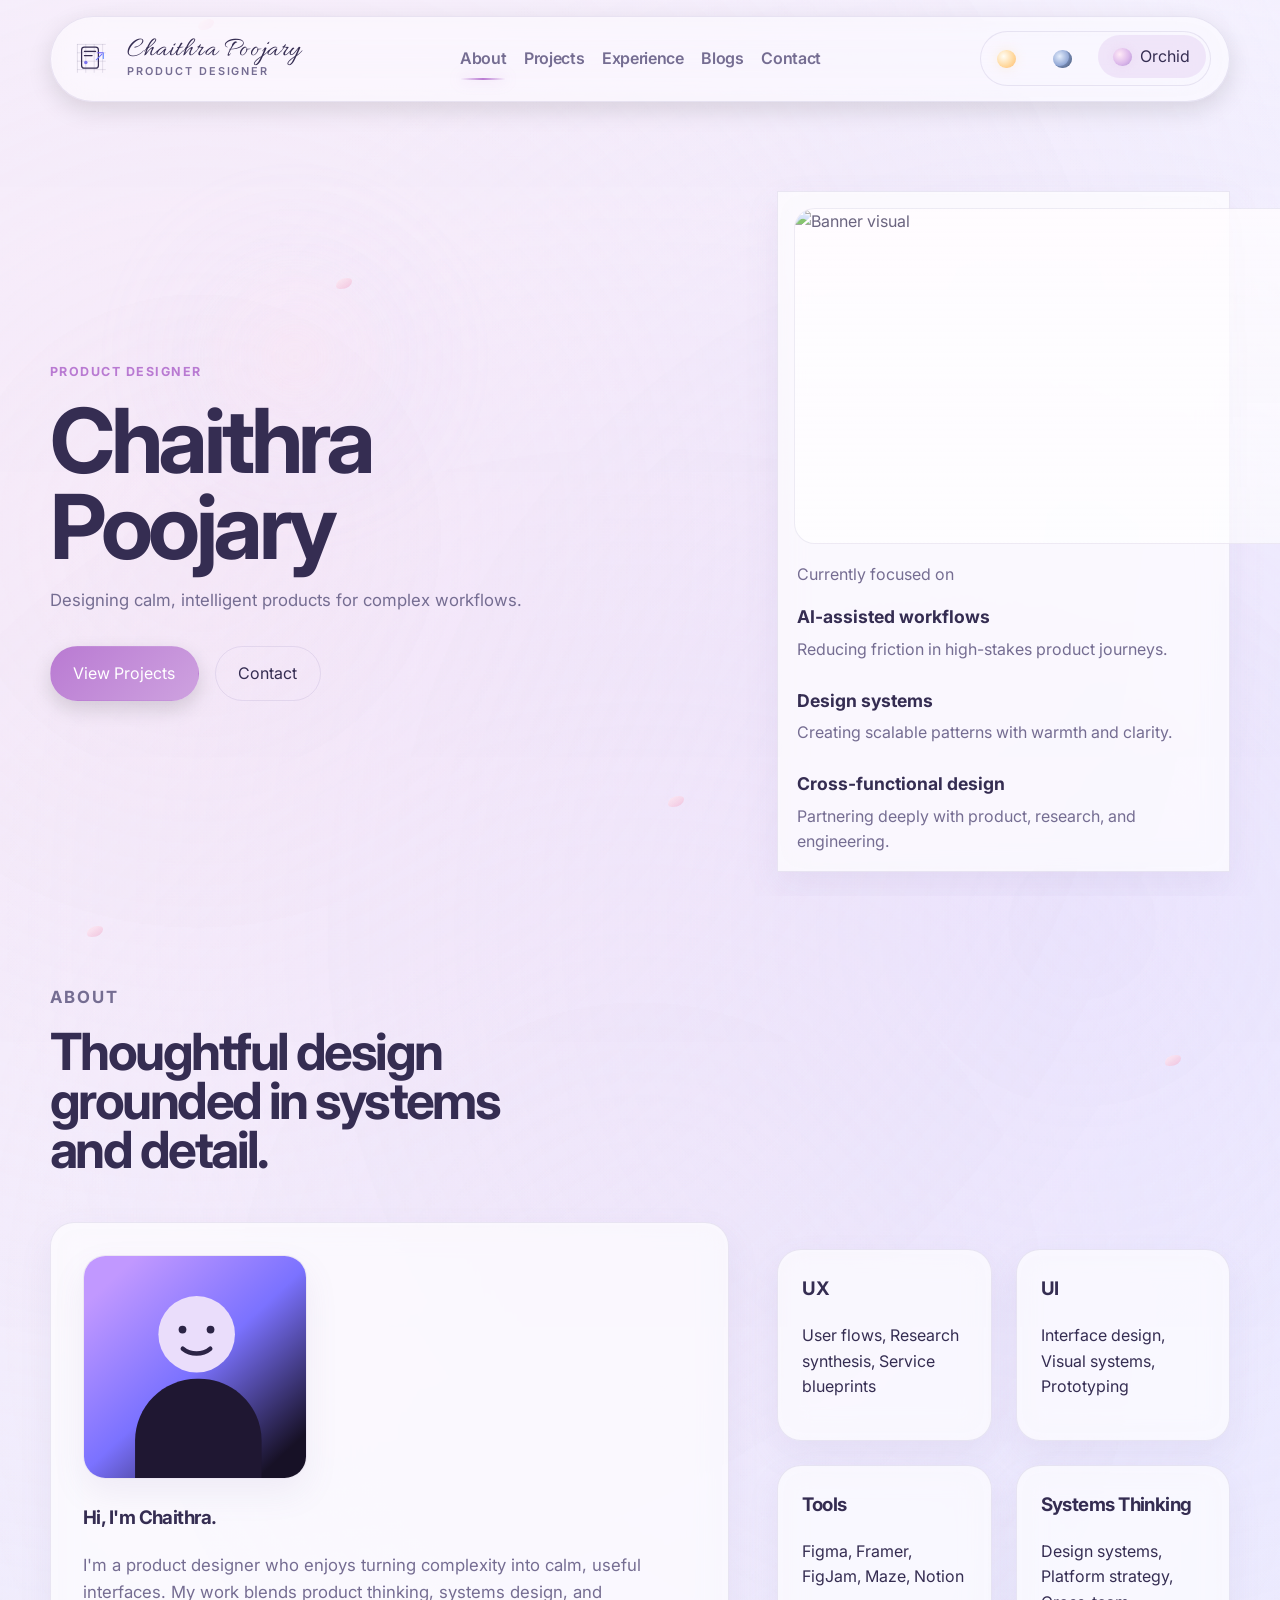
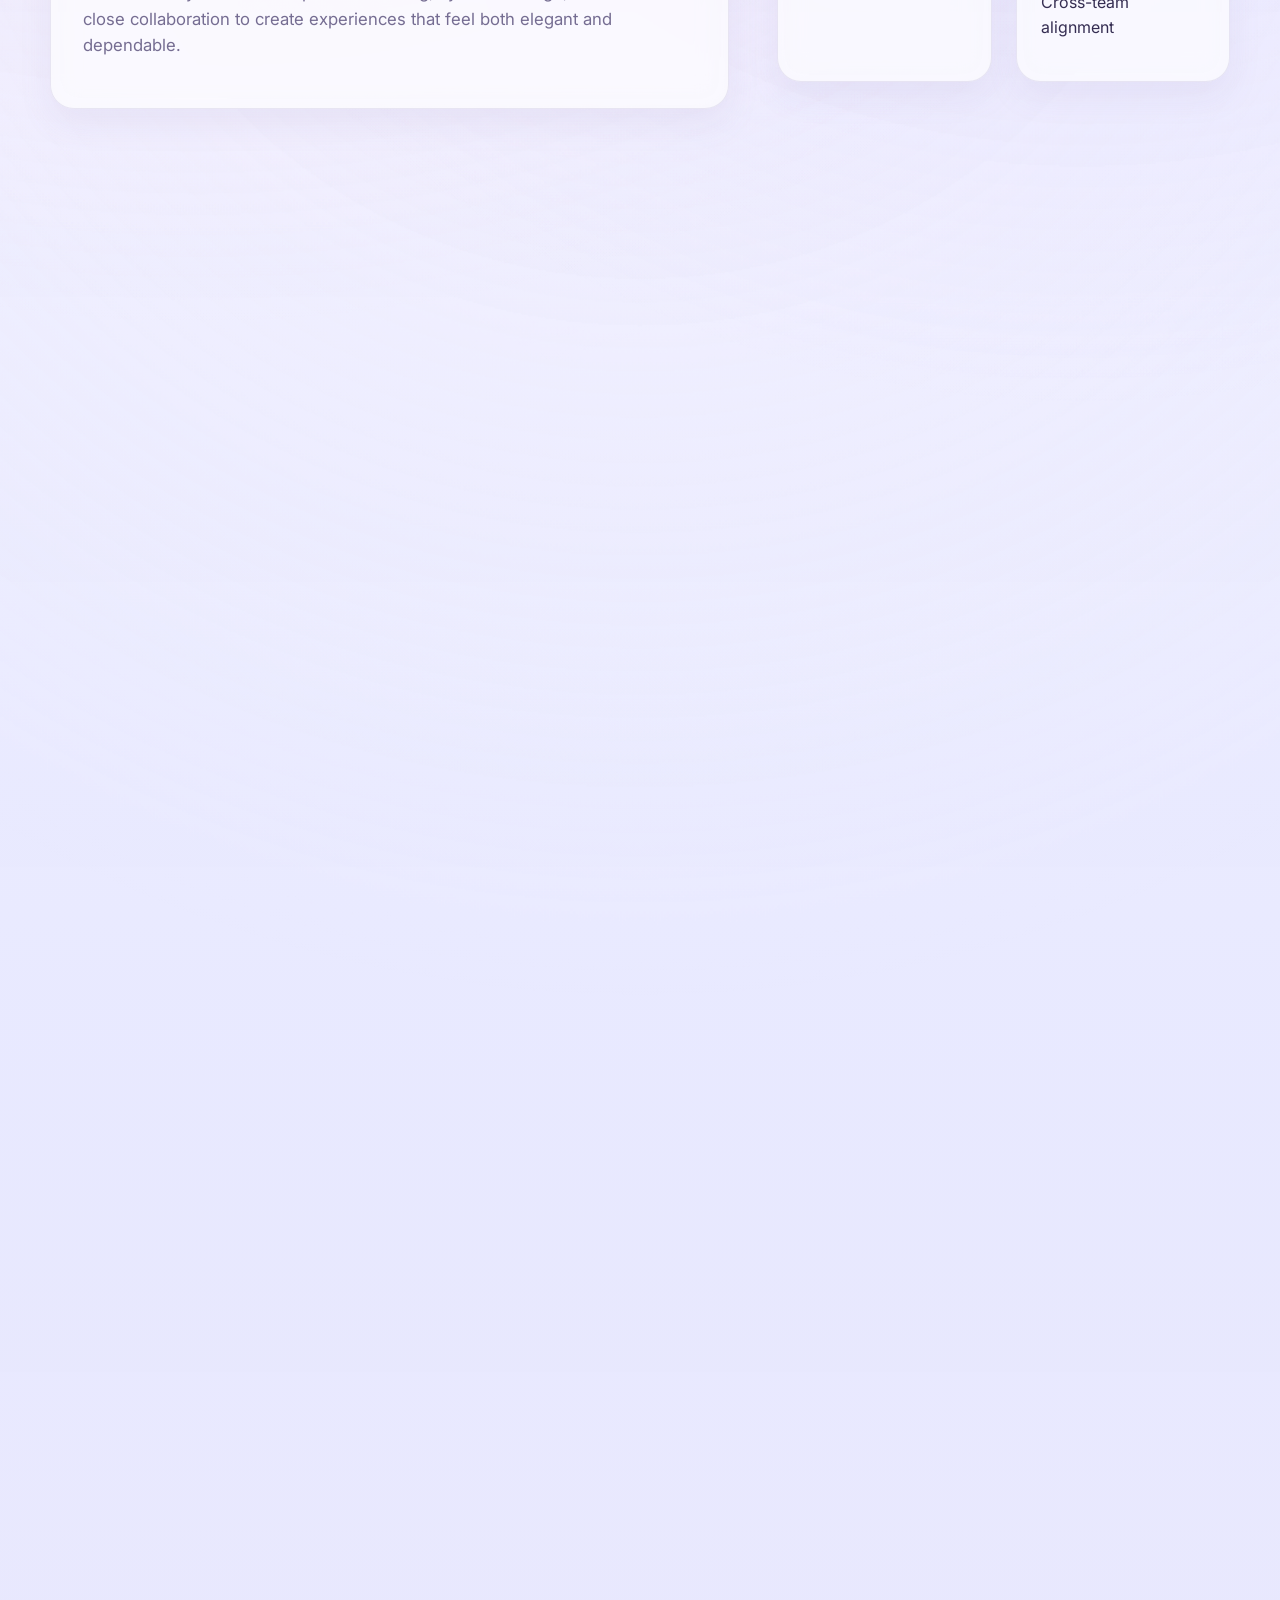
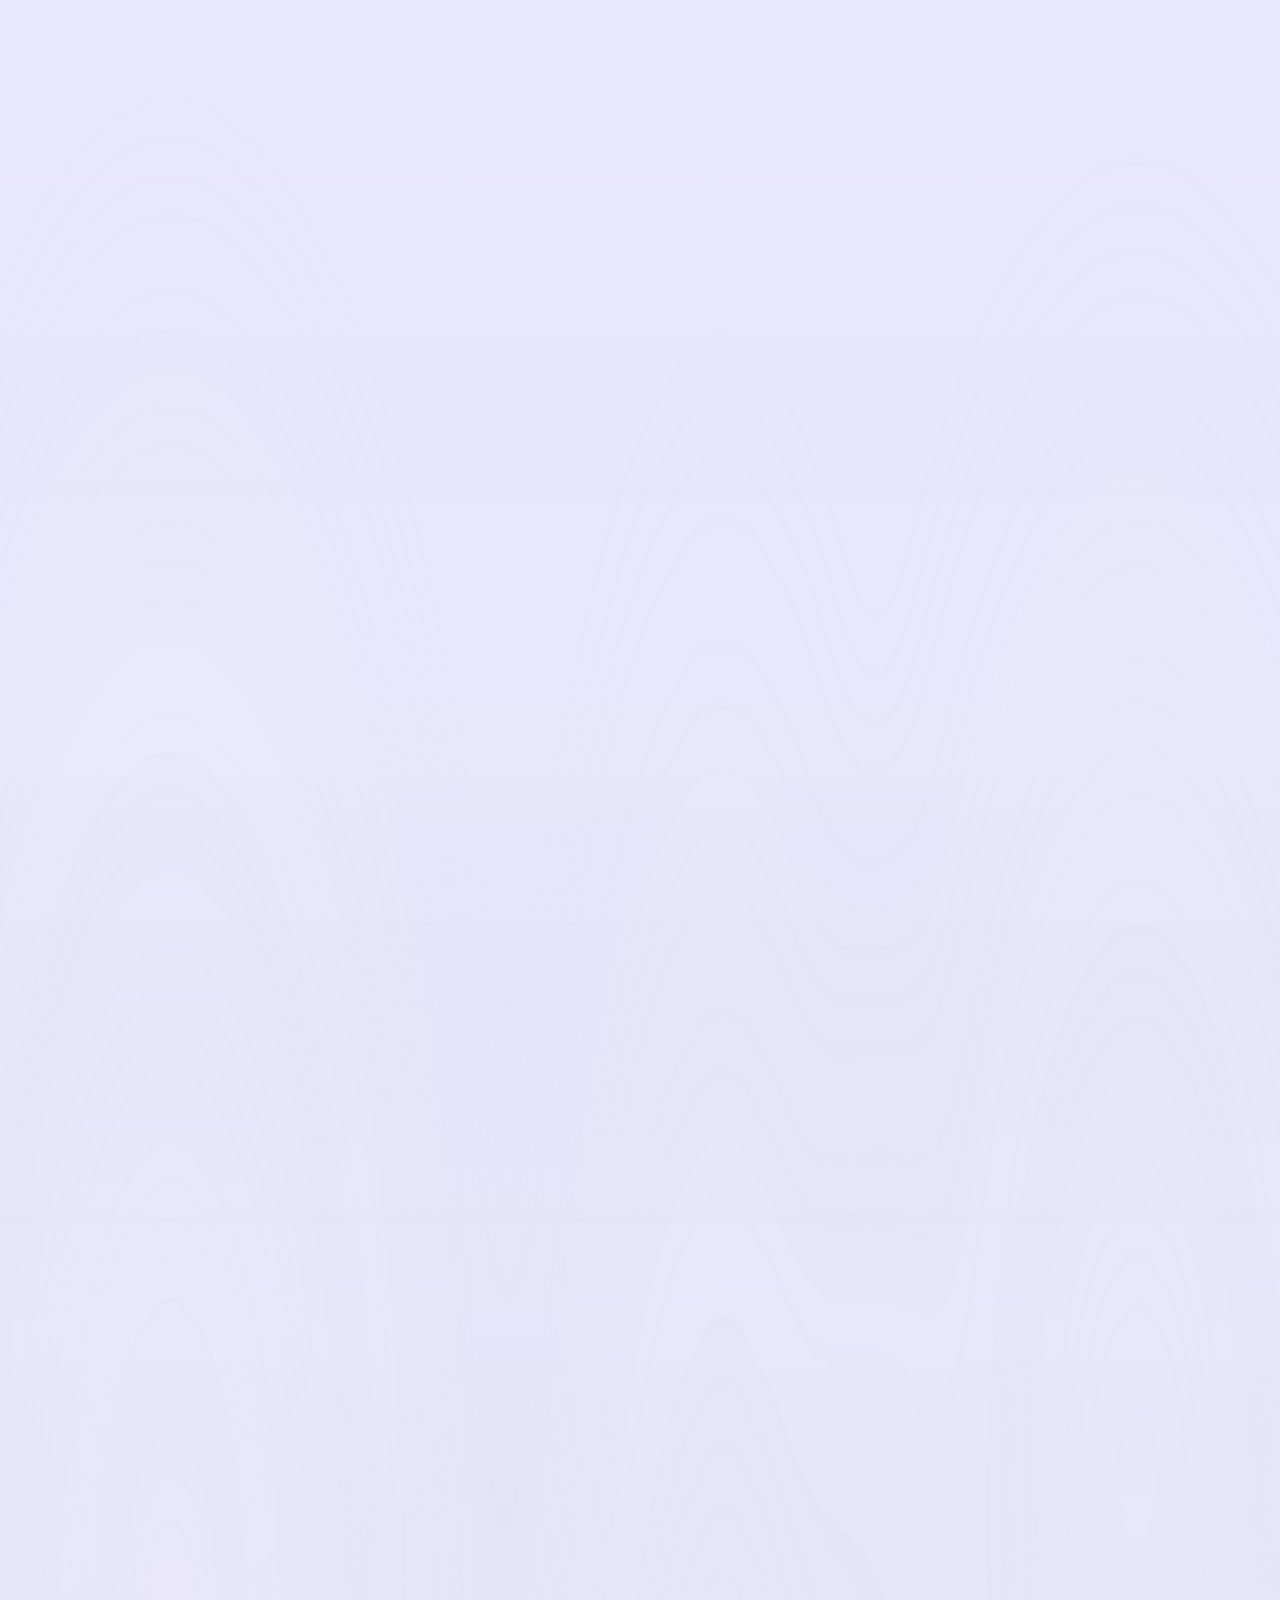
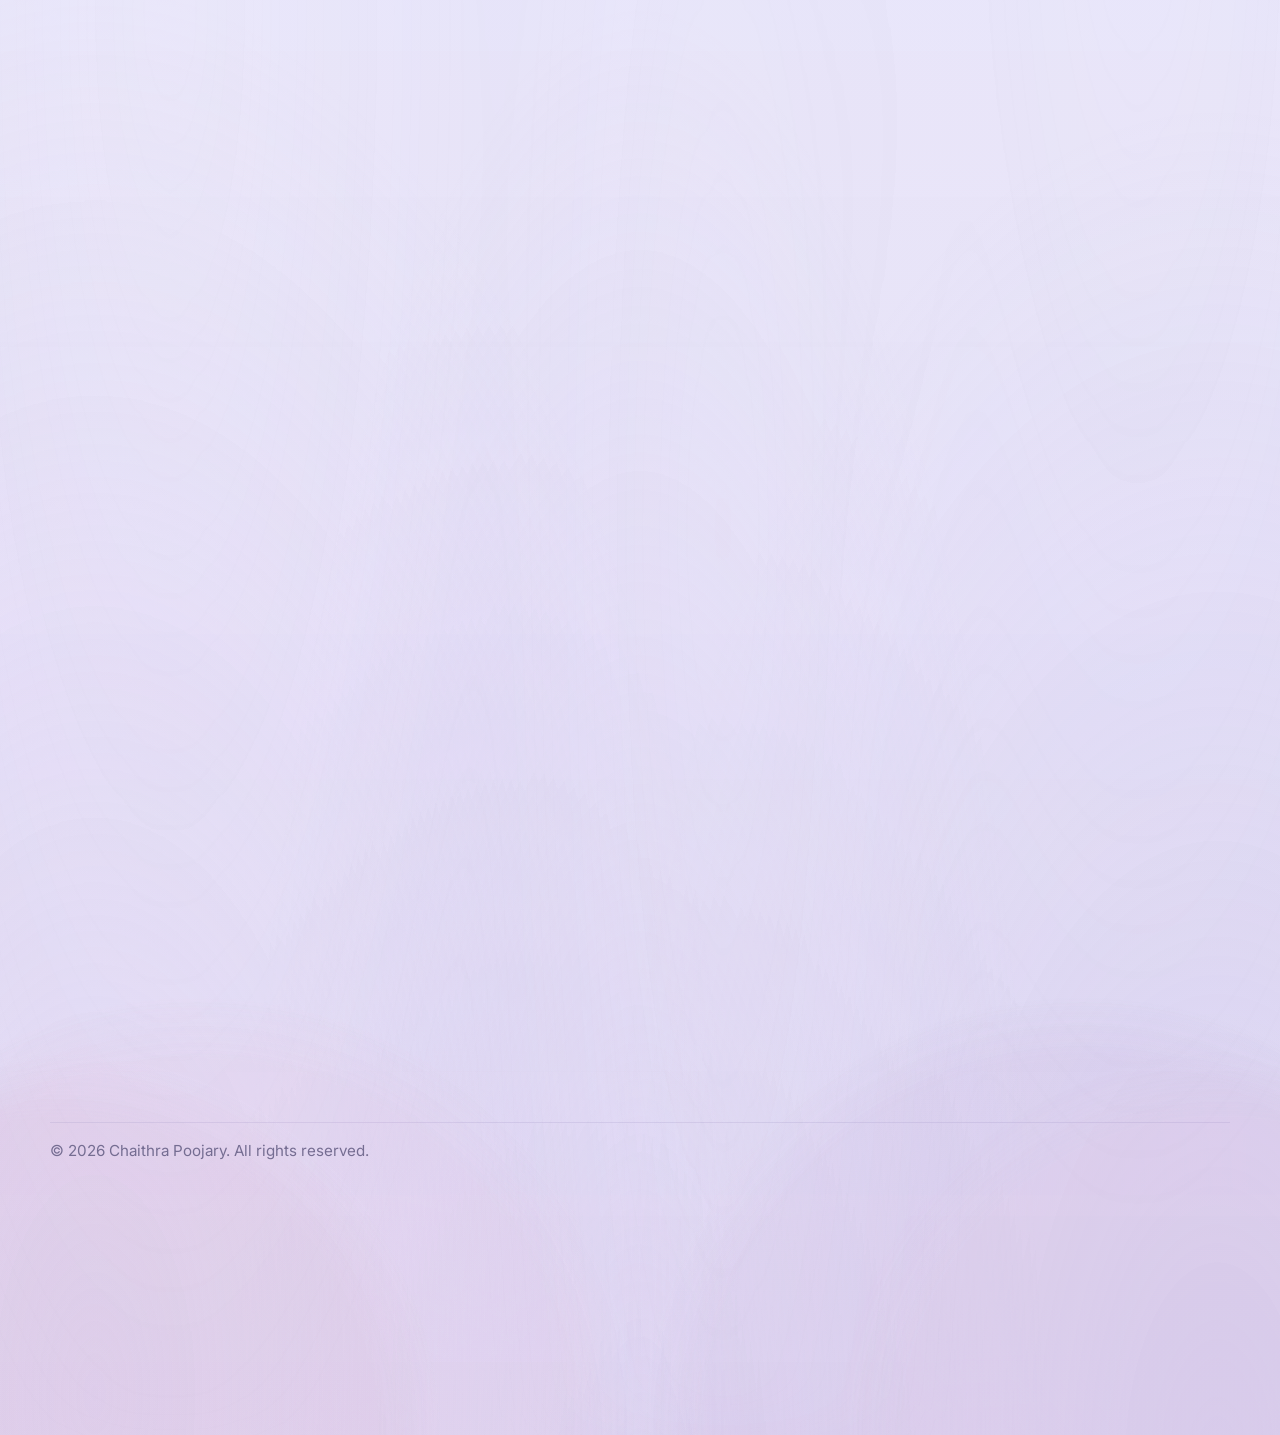
==== index.html @ abd2e1da "Initial commit for portfolio" ====
<!DOCTYPE html>
<html lang="en">
  <head>
    <meta charset="UTF-8" />
    <meta name="viewport" content="width=device-width, initial-scale=1.0" />
    <title>Chaithra Poojary | Product Designer</title>
    <meta
      name="description"
      content="A modern, minimal portfolio for a product designer focused on thoughtful systems, calm interfaces, and human-centered experiences."
    />
    <link rel="preconnect" href="https://fonts.googleapis.com" />
    <link rel="preconnect" href="https://fonts.gstatic.com" crossorigin />
    <link
      href="https://fonts.googleapis.com/css2?family=Inter:wght@400;500;600;700;800&display=swap"
      rel="stylesheet"
    />
    <link
      href="https://fonts.googleapis.com/css2?family=Allura&display=swap"
      rel="stylesheet"
    />
    <link id="dynamic-favicon" rel="icon" href="" />
    <link rel="stylesheet" href="./styles.css" />
  </head>
  <body data-theme="midnight-orchid" data-page="portfolio" data-scene="home">
    <div class="global-background" aria-hidden="true">
      <div class="bg-layer bg-sky"></div>
      <div class="bg-layer bg-celestial"></div>
      <div class="bg-layer bg-stars"></div>
      <div class="bg-layer bg-hills"></div>
      <div class="bg-layer bg-trees"></div>
      <div class="bg-layer bg-fog"></div>
      <div class="bg-layer bg-petals">
        <span class="petal petal-1"></span>
        <span class="petal petal-2"></span>
        <span class="petal petal-3"></span>
        <span class="petal petal-4"></span>
        <span class="petal petal-5"></span>
        <span class="petal petal-6"></span>
        <span class="petal petal-7"></span>
        <span class="petal petal-8"></span>
      </div>
    </div>
    <div class="page-shell">
      <header class="site-header">
        <nav class="navbar container" aria-label="Primary">
          <a class="brand" data-admin-logo href="#home" aria-label="Chaithra Poojary home">
            <span class="brand-mark" aria-hidden="true">
              <svg class="brand-mark-svg" viewBox="0 0 64 64" role="img" aria-hidden="true">
                <defs>
                  <linearGradient id="brand-accent-main" x1="10%" y1="10%" x2="90%" y2="90%">
                    <stop offset="0%" stop-color="#7A5CFF"></stop>
                    <stop offset="100%" stop-color="#5A8BFF"></stop>
                  </linearGradient>
                </defs>
                <path class="brand-grid" d="M12 12H52M12 24H52M12 36H52M12 48H52M12 12V52M24 12V52M36 12V52M48 12V52"></path>
                <rect class="brand-frame" x="18" y="16" width="24" height="30" rx="4"></rect>
                <path class="brand-frame" d="M22 22H38"></path>
                <path class="brand-frame" d="M22 28H33"></path>
                <path class="brand-accent" d="M39 34L47 26"></path>
                <path class="brand-accent" d="M41 24H49V32"></path>
                <circle class="brand-accent-dot" cx="24" cy="38" r="2.5"></circle>
              </svg>
            </span>
            <span class="brand-lockup">
              <span class="brand-signature" data-brand-name>Chaithra Poojary</span>
              <span class="brand-caption">Product Designer</span>
            </span>
          </a>
          <div class="nav-links">
            <a href="#about">About</a>
            <a href="#projects">Projects</a>
            <a href="#experience">Experience</a>
            <a href="#blogs">Blogs</a>
            <a href="#contact">Contact</a>
          </div>
          <div class="nav-actions">
            <button
              class="menu-button"
              type="button"
              aria-expanded="false"
              aria-controls="mobile-menu"
              data-menu-toggle
            >
              <span class="menu-button-label">Menu</span>
              <span class="menu-button-orb" aria-hidden="true">
                <span></span>
                <span></span>
              </span>
            </button>
            <div class="theme-toggle" role="group" aria-label="Theme switcher">
              <button class="theme-chip" type="button" data-theme-target="light">
                <span class="theme-chip-icon theme-chip-sun" aria-hidden="true"></span>
                <span class="theme-chip-label">Light</span>
              </button>
              <button class="theme-chip" type="button" data-theme-target="dark">
                <span class="theme-chip-icon theme-chip-moon" aria-hidden="true"></span>
                <span class="theme-chip-label">Dark</span>
              </button>
              <button
                class="theme-chip"
                type="button"
                data-theme-target="midnight-orchid"
              >
                <span class="theme-chip-icon theme-chip-orchid" aria-hidden="true"></span>
                <span class="theme-chip-label">Orchid</span>
              </button>
            </div>
          </div>
        </nav>
        <div class="mobile-menu-wrap container" id="mobile-menu" data-mobile-menu hidden>
          <div class="mobile-menu glass-card">
            <div class="mobile-menu-header">
              <p class="eyebrow">Navigate</p>
              <button class="mobile-menu-close" type="button" data-menu-close aria-label="Close menu">
                Close
              </button>
            </div>
            <div class="mobile-menu-links">
              <a href="#about">About</a>
              <a href="#projects">Projects</a>
              <a href="#experience">Experience</a>
              <a href="#blogs">Blogs</a>
              <a href="#contact">Contact</a>
            </div>
            <div class="mobile-theme-toggle theme-toggle" role="group" aria-label="Theme switcher">
              <button class="theme-chip" type="button" data-theme-target="light">
                <span class="theme-chip-icon theme-chip-sun" aria-hidden="true"></span>
                <span class="theme-chip-label">Light</span>
              </button>
              <button class="theme-chip" type="button" data-theme-target="dark">
                <span class="theme-chip-icon theme-chip-moon" aria-hidden="true"></span>
                <span class="theme-chip-label">Dark</span>
              </button>
              <button class="theme-chip" type="button" data-theme-target="midnight-orchid">
                <span class="theme-chip-icon theme-chip-orchid" aria-hidden="true"></span>
                <span class="theme-chip-label">Orchid</span>
              </button>
            </div>
          </div>
        </div>
      </header>

      <main>
        <section class="hero section" id="home" data-parallax-root>
          <div class="container hero-grid">
            <div class="hero-copy hero-text-block reveal">
              <p class="eyebrow" id="hero-role">Product Designer</p>
              <h1 id="hero-name">Chaithra Poojary</h1>
              <p class="hero-text" id="hero-tagline">
                Designing calm, intelligent products for complex workflows.
              </p>
              <div class="hero-actions">
                <a class="button button-primary" href="#projects">View Projects</a>
                <a class="button button-secondary" href="#contact">Contact</a>
              </div>
            </div>
            <div class="hero-panel reveal">
              <div class="hero-graphic glass-card" aria-hidden="true">
                <div class="hero-canvas">
                  <img
                    class="hero-banner-image"
                    id="hero-banner-image"
                    src=""
                    alt="Banner visual"
                    hidden
                  />
                  <div class="hero-wireframe">
                    <div class="hero-wireframe-toolbar">
                      <span></span>
                      <span></span>
                      <span></span>
                    </div>
                    <div class="hero-wireframe-layout">
                      <div class="hero-wireframe-tools">
                        <span></span>
                        <span></span>
                        <span></span>
                        <span></span>
                      </div>
                      <div class="hero-wireframe-stage">
                        <div class="hero-artboard hero-artboard-main">
                          <div class="hero-artboard-header"></div>
                          <div class="hero-artboard-block hero-artboard-block-lg"></div>
                          <div class="hero-artboard-block hero-artboard-block-md"></div>
                          <div class="hero-artboard-grid">
                            <span></span>
                            <span></span>
                            <span></span>
                            <span></span>
                          </div>
                        </div>
                        <div class="hero-artboard hero-artboard-side">
                          <div class="hero-artboard-header"></div>
                          <div class="hero-artboard-stack">
                            <span></span>
                            <span></span>
                            <span></span>
                          </div>
                        </div>
                      </div>
                    </div>
                  </div>
                  <div class="hero-ui-card hero-ui-floating hero-ui-palette">
                    <div class="hero-ui-label">UI Kit</div>
                    <div class="hero-ui-swatches">
                      <span></span>
                      <span></span>
                      <span></span>
                      <span></span>
                    </div>
                  </div>
                  <div class="hero-ui-card hero-ui-floating hero-ui-prototype">
                    <div class="hero-ui-proto-node"></div>
                    <div class="hero-ui-proto-link"></div>
                    <div class="hero-ui-proto-node hero-ui-proto-node-accent"></div>
                  </div>
                  <div class="hero-ui-callout">
                    <span>Flows</span>
                    <strong>Prototype + Test</strong>
                  </div>
                  <div class="hero-ui-cursor hero-ui-cursor-main"></div>
                  <div class="hero-ui-cursor hero-ui-cursor-secondary"></div>
                </div>
                <div class="hero-card-caption">
                  <p class="metric-label">Currently focused on</p>
                  <div class="metric-stack" id="hero-focus-list"></div>
                </div>
              </div>
            </div>
          </div>
        </section>

        <section class="section" id="about">
          <div class="container">
            <div class="section-heading reveal">
              <p class="eyebrow">About</p>
              <h2>Thoughtful design grounded in systems and detail.</h2>
            </div>
            <div class="about-grid">
              <article class="profile-card glass-card reveal">
                <div class="profile-visual" id="profile-visual" hidden>
                  <img id="profile-image" src="" alt="" />
                </div>
                <div class="profile-copy">
                  <h3 id="about-heading">Hi, I’m Chaithra.</h3>
                  <p id="about-intro"></p>
                </div>
              </article>
              <div class="skills-grid" id="skills-grid"></div>
            </div>
          </div>
        </section>

        <section class="section" id="projects">
          <div class="container">
            <div class="section-heading reveal">
              <p class="eyebrow">Projects</p>
              <h2>Selected work across health, AI, and product infrastructure.</h2>
            </div>
            <div class="projects-grid" id="projects-grid"></div>
          </div>
        </section>

        <section class="section" id="experience">
          <div class="container">
            <div class="section-heading reveal">
              <p class="eyebrow">Experience</p>
              <h2>Designing with product teams from concept to scale.</h2>
            </div>
            <div class="journey reveal" id="experience-list"></div>
          </div>
        </section>

        <section class="section" id="blogs">
          <div class="container">
            <div class="section-heading reveal">
              <p class="eyebrow">Blogs</p>
              <h2>Writing on design clarity, systems, and the shape of AI products.</h2>
            </div>
            <div class="blog-list" id="blog-list"></div>
          </div>
        </section>

        <section class="section" id="contact">
          <div class="container">
            <div class="contact-panel glass-card reveal">
              <div class="contact-copy">
                <p class="eyebrow">Contact</p>
                <h2>Let’s design something thoughtful together.</h2>
                <p id="contact-copy">
                  I’m open to product design roles, consulting, and collaborative projects
                  focused on meaningful digital experiences.
                </p>
                <div class="social-links" id="social-links"></div>
              </div>
              <form class="contact-form">
                <label>
                  Name
                  <input type="text" name="name" placeholder="Your name" />
                </label>
                <label>
                  Email
                  <input type="email" name="email" placeholder="you@example.com" />
                </label>
                <label>
                  Message
                  <textarea
                    name="message"
                    rows="5"
                    placeholder="Tell me a little about your project."
                  ></textarea>
                </label>
                <button class="button button-primary" type="submit">Send Message</button>
                <p class="form-status" aria-live="polite"></p>
              </form>
            </div>
          </div>
        </section>
      </main>

      <footer class="site-footer">
        <div class="container footer-inner">
          <p>
            © 2026 Chaithra Poojary.
            <span class="admin-entry" data-admin-entry>All rights reserved.</span>
          </p>
        </div>
      </footer>
    </div>

    <script src="./portfolio-data.js"></script>
    <script src="./script.js"></script>
  </body>
</html>
---- styles.css ----
:root {
  --font-sans: "Inter", "Segoe UI", "Helvetica Neue", Arial, sans-serif;
  --font-signature: "Allura", cursive;
  --space-1: 0.5rem;
  --space-2: 1rem;
  --space-3: 1.5rem;
  --space-4: 2rem;
  --space-5: 3rem;
  --space-6: 4rem;
  --space-7: 6rem;
  --radius-sm: 0.75rem;
  --radius-md: 1rem;
  --radius-lg: 1.25rem;
  --radius-xl: 1.5rem;
  --shadow-soft: 0 18px 60px rgba(15, 23, 42, 0.08);
  --shadow-glow: 0 20px 60px rgba(124, 92, 255, 0.16);
  --max-width: 1180px;
  --transition: 260ms ease;
}

body[data-theme="light"] {
  --bg: #f5f9ff;
  --bg-elevated: rgba(255, 255, 255, 0.82);
  --surface: rgba(255, 255, 255, 0.94);
  --surface-strong: #fcfeff;
  --text: #252835;
  --muted: #737885;
  --border: rgba(37, 40, 53, 0.08);
  --accent: #6d8fe4;
  --accent-soft: rgba(109, 143, 228, 0.11);
  --gradient-main:
    radial-gradient(circle at 16% 10%, rgba(109, 143, 228, 0.1), transparent 24%),
    radial-gradient(circle at 84% 14%, rgba(214, 233, 255, 0.18), transparent 22%),
    linear-gradient(180deg, #fbfeff 0%, #eef5ff 100%);
  --card-shadow: var(--shadow-soft);
}

body[data-theme="dark"] {
  --bg: #0b1016;
  --bg-elevated: rgba(16, 22, 31, 0.76);
  --surface: rgba(18, 24, 34, 0.86);
  --surface-strong: #141b25;
  --text: #edf1f7;
  --muted: #98a4b7;
  --border: rgba(226, 232, 240, 0.1);
  --accent: #6f95d9;
  --accent-soft: rgba(111, 149, 217, 0.14);
  --gradient-main: radial-gradient(circle at top left, rgba(111, 149, 217, 0.14), transparent 36%),
    radial-gradient(circle at right, rgba(124, 138, 163, 0.08), transparent 24%),
    linear-gradient(180deg, #0b1016 0%, #121822 100%);
  --card-shadow: 0 20px 60px rgba(0, 0, 0, 0.28);
}

body[data-theme="midnight-orchid"] {
  --bg: #e8e9ff;
  --bg-elevated: rgba(255, 255, 255, 0.54);
  --surface: rgba(255, 255, 255, 0.68);
  --surface-strong: rgba(255, 252, 255, 0.82);
  --text: #352d52;
  --muted: #756d92;
  --border: rgba(122, 110, 168, 0.14);
  --accent: #b97ad2;
  --accent-soft: rgba(185, 122, 210, 0.14);
  --gradient-main:
    radial-gradient(circle at 18% 12%, rgba(255, 198, 228, 0.26), transparent 24%),
    radial-gradient(circle at 82% 16%, rgba(188, 180, 255, 0.18), transparent 22%),
    radial-gradient(circle at 50% 100%, rgba(255, 220, 236, 0.22), transparent 20%),
    linear-gradient(180deg, #f1f1ff 0%, #e8e9ff 100%);
  --card-shadow: 0 14px 32px rgba(133, 118, 173, 0.1);
}

* {
  box-sizing: border-box;
}

html {
  scroll-behavior: smooth;
}

body {
  margin: 0;
  font-family: var(--font-sans);
  background: var(--gradient-main);
  color: var(--text);
  line-height: 1.6;
  overflow-x: hidden;
  transition:
    background var(--transition),
    color var(--transition),
    opacity 360ms ease,
    transform 360ms ease;
}

body::before {
  content: "";
  position: fixed;
  inset: 0;
  pointer-events: none;
  background:
    linear-gradient(transparent 0%, rgba(255, 255, 255, 0.02) 100%),
    radial-gradient(circle at top, rgba(255, 255, 255, 0.03), transparent 28%),
    radial-gradient(circle at 20% 10%, rgba(255, 209, 230, 0.03), transparent 24%);
  opacity: 0.85;
}

img {
  max-width: 100%;
  display: block;
}

a {
  color: inherit;
  text-decoration: none;
}

button,
input,
textarea {
  font: inherit;
}

.container {
  width: min(calc(100% - 2rem), var(--max-width));
  margin: 0 auto;
}

.page-shell {
  min-height: 100vh;
  position: relative;
  z-index: 1;
}

.global-background {
  position: fixed;
  inset: -4%;
  z-index: 0;
  pointer-events: none;
  overflow: hidden;
}

.bg-layer {
  position: absolute;
  inset: 0;
  transition:
    opacity 700ms ease,
    transform 700ms ease,
    background 700ms ease;
}

.bg-sky {
  background:
    radial-gradient(circle at 18% 12%, rgba(255, 255, 255, 0.16), transparent 24%),
    linear-gradient(180deg, rgba(219, 233, 247, 0.78), rgba(198, 219, 224, 0.56) 42%, rgba(164, 184, 190, 0.3) 100%);
  transform: translate3d(calc(var(--bg-parallax-x, 0px) * 0.3), calc(var(--bg-parallax-y, 0px) * 0.25), 0);
}

.bg-celestial {
  inset: 6% auto auto 10%;
  width: 26rem;
  height: 26rem;
  border-radius: 50%;
  background: radial-gradient(circle, rgba(255, 247, 214, 0.34), rgba(255, 247, 214, 0.08) 36%, transparent 70%);
  filter: blur(8px);
  opacity: 0.72;
  animation: drift-orb 26s ease-in-out infinite alternate;
}

.bg-stars {
  opacity: 0;
  background-image:
    radial-gradient(circle at 16% 22%, rgba(255, 255, 255, 0.8) 0 1px, transparent 1.4px),
    radial-gradient(circle at 58% 14%, rgba(255, 255, 255, 0.56) 0 1px, transparent 1.4px),
    radial-gradient(circle at 82% 30%, rgba(255, 255, 255, 0.7) 0 1px, transparent 1.5px),
    radial-gradient(circle at 74% 54%, rgba(255, 255, 255, 0.4) 0 1px, transparent 1.3px),
    radial-gradient(circle at 28% 44%, rgba(255, 255, 255, 0.5) 0 1px, transparent 1.3px),
    radial-gradient(circle at 38% 11%, rgba(255, 255, 255, 0.9) 0 1.1px, transparent 1.5px),
    radial-gradient(circle at 69% 21%, rgba(255, 255, 255, 0.64) 0 1px, transparent 1.4px),
    radial-gradient(circle at 88% 43%, rgba(255, 255, 255, 0.5) 0 1px, transparent 1.4px);
  animation: stars-twinkle 5.6s ease-in-out infinite alternate;
}

.bg-hills {
  inset: auto -8% -8%;
  height: 54%;
  background:
    radial-gradient(ellipse at 15% 80%, rgba(65, 95, 70, 0.38), transparent 36%),
    radial-gradient(ellipse at 52% 90%, rgba(84, 111, 95, 0.36), transparent 38%),
    radial-gradient(ellipse at 84% 88%, rgba(45, 73, 64, 0.3), transparent 34%);
  transform: translate3d(calc(var(--bg-parallax-x, 0px) * 0.18), calc(var(--bg-shift, 0px) * -0.15), 0);
}

.bg-trees {
  inset: auto 0 0;
  height: 45%;
  background:
    linear-gradient(180deg, transparent, rgba(27, 43, 33, 0.14)),
    radial-gradient(circle at 8% 100%, rgba(29, 51, 33, 0.5) 0 10%, transparent 12%),
    radial-gradient(circle at 18% 100%, rgba(29, 51, 33, 0.42) 0 12%, transparent 14%),
    radial-gradient(circle at 82% 100%, rgba(33, 51, 41, 0.48) 0 12%, transparent 14%),
    radial-gradient(circle at 92% 100%, rgba(33, 51, 41, 0.4) 0 10%, transparent 12%);
  opacity: 0.7;
  transform: translate3d(calc(var(--bg-parallax-x, 0px) * 0.26), calc(var(--bg-shift, 0px) * -0.08), 0);
}

.bg-fog {
  background:
    radial-gradient(ellipse at 16% 78%, rgba(255, 255, 255, 0.16), transparent 22%),
    radial-gradient(ellipse at 56% 86%, rgba(255, 255, 255, 0.12), transparent 24%),
    radial-gradient(ellipse at 86% 76%, rgba(255, 255, 255, 0.12), transparent 20%);
  filter: blur(26px);
  opacity: 0.65;
  transform: translate3d(calc(var(--bg-parallax-x, 0px) * 0.12), calc(var(--bg-shift, 0px) * -0.04), 0);
}

.bg-petals {
  opacity: 0;
}

.petal {
  position: absolute;
  width: 14px;
  height: 10px;
  border-radius: 70% 30% 70% 30%;
  background: linear-gradient(145deg, rgba(255, 239, 247, 0.85), rgba(231, 190, 219, 0.72));
  filter: blur(0.2px);
  animation: petals-drift linear infinite;
}

.petal-1 { left: 10%; top: 18%; animation-duration: 18s; animation-delay: -2s; }
.petal-2 { left: 28%; top: 8%; animation-duration: 21s; animation-delay: -7s; }
.petal-3 { left: 52%; top: 16%; animation-duration: 19s; animation-delay: -11s; }
.petal-4 { left: 74%; top: 10%; animation-duration: 23s; animation-delay: -5s; }
.petal-5 { left: 88%; top: 20%; animation-duration: 20s; animation-delay: -13s; }
.petal-6 { left: 18%; top: 4%; animation-duration: 24s; animation-delay: -9s; }
.petal-7 { left: 44%; top: 2%; animation-duration: 22s; animation-delay: -3s; }
.petal-8 { left: 66%; top: 7%; animation-duration: 25s; animation-delay: -15s; }

body[data-theme="light"] .bg-sky {
  background:
    radial-gradient(circle at 18% 12%, rgba(255, 255, 255, 0.42), transparent 24%),
    radial-gradient(circle at 80% 16%, rgba(223, 236, 255, 0.22), transparent 18%),
    radial-gradient(circle at 48% 28%, rgba(212, 228, 255, 0.2), transparent 26%),
    linear-gradient(180deg, rgba(251, 254, 255, 0.98), rgba(239, 246, 255, 0.92) 44%, rgba(225, 236, 248, 0.78) 100%);
}

body[data-theme="light"] .bg-celestial {
  opacity: 0.34;
  background: radial-gradient(circle, rgba(238, 246, 255, 0.58), rgba(238, 246, 255, 0.08) 34%, transparent 70%);
}

body[data-theme="light"] .bg-stars {
  opacity: 0;
}

body[data-theme="light"] .bg-hills {
  background:
    radial-gradient(ellipse at 15% 80%, rgba(210, 221, 232, 0.42), transparent 36%),
    radial-gradient(ellipse at 52% 90%, rgba(224, 232, 242, 0.42), transparent 38%),
    radial-gradient(ellipse at 84% 88%, rgba(200, 214, 228, 0.36), transparent 34%);
}

body[data-theme="light"] .bg-trees {
  background:
    linear-gradient(180deg, transparent, rgba(203, 214, 227, 0.08)),
    radial-gradient(circle at 8% 100%, rgba(176, 203, 182, 0.34) 0 10%, transparent 12%),
    radial-gradient(circle at 18% 100%, rgba(188, 211, 192, 0.3) 0 12%, transparent 14%),
    radial-gradient(circle at 82% 100%, rgba(174, 199, 185, 0.32) 0 12%, transparent 14%),
    radial-gradient(circle at 92% 100%, rgba(190, 212, 197, 0.26) 0 10%, transparent 12%);
  opacity: 0.55;
}

body[data-theme="light"] .bg-petals {
  opacity: 0.74;
}

body[data-theme="light"] .petal {
  width: 16px;
  height: 8px;
  border-radius: 80% 20% 80% 20%;
  background: linear-gradient(145deg, rgba(163, 189, 139, 0.86), rgba(125, 157, 109, 0.8));
  filter: blur(0.1px);
  animation-name: leaves-drift;
}

body[data-theme="dark"] .bg-sky {
  background:
    radial-gradient(circle at 18% 10%, rgba(97, 124, 168, 0.14), transparent 22%),
    linear-gradient(180deg, rgba(18, 27, 39, 0.86), rgba(16, 22, 32, 0.78) 50%, rgba(10, 16, 24, 0.9) 100%);
}

body[data-theme="dark"] .bg-celestial {
  opacity: 0.74;
  background: radial-gradient(circle, rgba(240, 243, 255, 0.46), rgba(168, 184, 208, 0.08) 32%, transparent 68%);
}

body[data-theme="dark"] .bg-stars {
  opacity: 0.76;
}

body[data-theme="dark"] .bg-hills {
  background:
    radial-gradient(ellipse at 15% 80%, rgba(27, 34, 49, 0.44), transparent 36%),
    radial-gradient(ellipse at 52% 90%, rgba(24, 31, 44, 0.42), transparent 38%),
    radial-gradient(ellipse at 84% 88%, rgba(16, 23, 34, 0.4), transparent 34%);
}

body[data-theme="midnight-orchid"] .bg-sky {
  background:
    radial-gradient(circle at 18% 12%, rgba(255, 206, 228, 0.26), transparent 24%),
    radial-gradient(circle at 82% 18%, rgba(193, 180, 255, 0.2), transparent 20%),
    radial-gradient(circle at 50% 24%, rgba(255, 244, 249, 0.22), transparent 26%),
    linear-gradient(180deg, rgba(245, 244, 255, 0.98), rgba(232, 233, 255, 0.94) 44%, rgba(230, 224, 245, 0.92) 100%);
}

body[data-theme="midnight-orchid"] .bg-celestial {
  opacity: 0.42;
  background: radial-gradient(circle, rgba(255, 220, 235, 0.4), rgba(204, 188, 250, 0.08) 36%, transparent 70%);
}

body[data-theme="midnight-orchid"] .bg-hills {
  background:
    radial-gradient(ellipse at 16% 84%, rgba(212, 196, 235, 0.34), transparent 34%),
    radial-gradient(ellipse at 50% 90%, rgba(198, 186, 230, 0.34), transparent 36%),
    radial-gradient(ellipse at 86% 86%, rgba(180, 172, 224, 0.28), transparent 32%);
}

body[data-theme="midnight-orchid"] .bg-trees {
  background:
    linear-gradient(180deg, transparent, rgba(198, 184, 228, 0.08)),
    radial-gradient(circle at 8% 100%, rgba(214, 180, 213, 0.28) 0 10%, transparent 12%),
    radial-gradient(circle at 18% 100%, rgba(229, 198, 226, 0.26) 0 12%, transparent 14%),
    radial-gradient(circle at 82% 100%, rgba(204, 177, 220, 0.26) 0 12%, transparent 14%),
    radial-gradient(circle at 92% 100%, rgba(236, 207, 229, 0.22) 0 10%, transparent 12%);
}

body[data-theme="midnight-orchid"] .bg-petals {
  opacity: 0.94;
}

body[data-theme="midnight-orchid"] .petal {
  width: 16px;
  height: 11px;
  background: linear-gradient(145deg, rgba(255, 239, 246, 0.96), rgba(238, 184, 214, 0.86));
  animation-name: petals-drift;
}

body[data-scene="about"] .bg-fog,
body[data-scene="projects"] .bg-fog {
  opacity: 0.82;
}

body[data-scene="home"] .bg-sky {
  transform: translate3d(calc(var(--bg-parallax-x, 0px) * 0.34), calc(var(--bg-parallax-y, 0px) * 0.28), 0) scale(1.03);
}

body[data-scene="projects"] .bg-hills,
body[data-scene="experience"] .bg-hills {
  transform: translate3d(calc(var(--bg-parallax-x, 0px) * 0.22), calc(var(--bg-shift, 0px) * -0.2), 0) scale(1.03);
}

body[data-scene="blogs"] .bg-celestial,
body[data-scene="contact"] .bg-celestial {
  opacity: 0.52;
}

body[data-scene="experience"] .bg-fog,
body[data-scene="contact"] .bg-fog {
  opacity: 0.74;
}

.section {
  padding: clamp(3.5rem, 8vw, 5.5rem) 0;
}

.site-header {
  position: sticky;
  top: 0;
  z-index: 30;
  padding: 1rem 0 0;
  transition: padding var(--transition);
}

.navbar {
  display: flex;
  align-items: center;
  justify-content: space-between;
  gap: var(--space-3);
  padding: 0.9rem 1.1rem;
  background: color-mix(in srgb, var(--bg-elevated) 88%, rgba(255, 255, 255, 0.06));
  border: 1px solid var(--border);
  border-radius: 999px;
  box-shadow:
    0 8px 24px rgba(0, 0, 0, 0.12),
    inset 0 1px 0 rgba(255, 255, 255, 0.05);
  backdrop-filter: blur(24px) saturate(120%);
  transition:
    background var(--transition),
    border-color var(--transition),
    box-shadow var(--transition),
    transform var(--transition);
}

body.is-scrolled .navbar {
  background: color-mix(in srgb, var(--surface) 94%, rgba(255, 255, 255, 0.08));
  box-shadow:
    0 10px 28px rgba(0, 0, 0, 0.16),
    inset 0 1px 0 rgba(255, 255, 255, 0.06);
}

.brand,
.nav-links a {
  font-weight: 600;
  letter-spacing: -0.02em;
}

.brand {
  display: inline-flex;
  align-items: center;
  gap: 0.85rem;
  font-size: 1rem;
  position: relative;
  z-index: 1;
}

.brand-mark {
  width: 2.8rem;
  height: 2.8rem;
  display: inline-grid;
  place-items: center;
  flex: 0 0 auto;
}

.brand-mark-svg {
  width: 100%;
  height: 100%;
}

.brand-mark-image {
  width: 100%;
  height: 100%;
  object-fit: contain;
  display: block;
}

.brand-grid,
.brand-frame,
.brand-letter,
.brand-accent {
  fill: none;
  stroke-linecap: round;
  stroke-linejoin: round;
}

.brand-frame {
  stroke: var(--text);
  stroke-width: 1.75;
}

.brand-grid {
  stroke: color-mix(in srgb, var(--muted) 26%, transparent);
  stroke-width: 1;
}

.brand-letter {
  stroke: var(--text);
  stroke-width: 1.6;
}

.brand-accent {
  stroke: url(#brand-accent-main);
  stroke-width: 1.5;
}

.case-body .brand-accent {
  stroke: url(#brand-accent-case);
}

.blog-body .brand-accent {
  stroke: url(#brand-accent-blog);
}

.brand-lockup {
  display: grid;
  gap: 0.02rem;
}

.brand-signature {
  font-family: var(--font-signature);
  font-size: 1.72rem;
  line-height: 0.95;
  font-weight: 400;
  letter-spacing: 0.02em;
}

.brand-caption {
  font-size: 0.68rem;
  letter-spacing: 0.18em;
  text-transform: uppercase;
  color: var(--muted);
}

.nav-links {
  display: flex;
  align-items: center;
  gap: 1.1rem;
  color: var(--muted);
}

.nav-links a {
  position: relative;
  padding: 0.2rem 0;
  transition: color var(--transition);
}

.nav-links a::after {
  content: "";
  position: absolute;
  left: 0;
  right: 0;
  bottom: -0.35rem;
  height: 2px;
  border-radius: 999px;
  background: linear-gradient(90deg, transparent, var(--accent), transparent);
  opacity: 0;
  transform: scaleX(0.6);
  transition:
    opacity var(--transition),
    transform var(--transition);
  box-shadow: 0 0 14px color-mix(in srgb, var(--accent) 36%, transparent);
}

.nav-links a.is-current::after,
.nav-links a:hover::after {
  opacity: 1;
  transform: scaleX(1);
}

.nav-links a:hover,
.social-links a:hover {
  color: var(--text);
}

.nav-actions {
  display: flex;
  align-items: center;
  gap: 0.8rem;
}

.menu-button,
.mobile-menu-close {
  border: 1px solid var(--border);
  background: linear-gradient(180deg, rgba(255, 255, 255, 0.06), rgba(255, 255, 255, 0.02));
  color: var(--text);
  border-radius: 999px;
  cursor: pointer;
}

.menu-button {
  display: none;
  align-items: center;
  gap: 0.75rem;
  padding: 0.45rem 0.55rem 0.45rem 1rem;
  box-shadow: var(--card-shadow);
  transition:
    transform var(--transition),
    border-color var(--transition),
    background var(--transition);
}

.menu-button:hover,
.mobile-menu-close:hover {
  transform: translateY(-1px);
}

.menu-button-label {
  font-size: 0.92rem;
  font-weight: 600;
  letter-spacing: -0.02em;
}

.menu-button-orb {
  width: 2.3rem;
  height: 2.3rem;
  display: inline-grid;
  place-items: center;
  position: relative;
  border-radius: 50%;
  background: color-mix(in srgb, var(--accent) 18%, transparent);
  box-shadow: inset 0 0 0 1px color-mix(in srgb, var(--accent) 20%, transparent);
}

.menu-button-orb span {
  position: absolute;
  width: 0.9rem;
  height: 1.5px;
  border-radius: 999px;
  background: var(--text);
  transition: transform var(--transition);
}

.menu-button-orb span:first-child {
  transform: translateY(-4px);
}

.menu-button-orb span:last-child {
  transform: translateY(4px);
}

body.menu-open .menu-button-orb span:first-child {
  transform: rotate(45deg);
}

body.menu-open .menu-button-orb span:last-child {
  transform: rotate(-45deg);
}

.mobile-menu-wrap {
  display: none;
  margin-top: 0.9rem;
}

.mobile-menu {
  padding: 1rem;
  border-radius: 1.75rem;
}

.mobile-menu-header {
  display: flex;
  align-items: center;
  justify-content: space-between;
  gap: 1rem;
}

.mobile-menu-header .eyebrow {
  margin-bottom: 0;
}

.mobile-menu-close {
  padding: 0.7rem 1rem;
}

.mobile-menu-links {
  display: grid;
  gap: 0.6rem;
  margin-top: 1rem;
}

.mobile-menu-links a {
  padding: 1rem 1.05rem;
  border-radius: 1.15rem;
  background: rgba(255, 255, 255, 0.03);
  color: var(--text);
  border: 1px solid var(--border);
  font-weight: 600;
  letter-spacing: -0.02em;
}

.mobile-menu-links a:hover {
  border-color: color-mix(in srgb, var(--accent) 40%, var(--border));
}

.mobile-theme-toggle {
  display: none;
  margin-top: 1rem;
}

.theme-toggle {
  display: inline-flex;
  gap: 0.4rem;
  padding: 0.3rem;
  background: rgba(255, 255, 255, 0.04);
  border-radius: 999px;
  border: 1px solid var(--border);
}

.theme-chip {
  border: 0;
  background: transparent;
  color: var(--muted);
  border-radius: 999px;
  min-width: 2.7rem;
  min-height: 2.7rem;
  padding: 0.45rem 0.7rem;
  display: inline-flex;
  align-items: center;
  justify-content: center;
  gap: 0.55rem;
  cursor: pointer;
  transition:
    background var(--transition),
    color var(--transition),
    transform var(--transition),
    width var(--transition),
    padding var(--transition);
}

.theme-chip-label {
  max-width: 0;
  overflow: hidden;
  white-space: nowrap;
  opacity: 0;
  transition:
    max-width var(--transition),
    opacity var(--transition);
}

.theme-chip-icon {
  width: 1.15rem;
  height: 1.15rem;
  border-radius: 50%;
  display: inline-block;
  flex: 0 0 auto;
}

.theme-chip-sun {
  background:
    radial-gradient(circle at 35% 35%, #fffdf5, #ffd89d 58%, #ffb96f 100%);
  box-shadow: 0 0 12px rgba(255, 208, 118, 0.22);
}

.theme-chip-moon {
  background:
    radial-gradient(circle at 35% 35%, #e5eefc, #89a0d2 60%, #516280 100%);
  box-shadow: inset -3px -2px 0 rgba(13, 17, 23, 0.2);
}

.theme-chip-orchid {
  background:
    radial-gradient(circle at 35% 35%, #ffeaf7, #ddb9eb 56%, #b190d4 100%);
  box-shadow: 0 0 12px rgba(217, 172, 219, 0.2);
}

body[data-theme="light"] .brand-mark {
  color: #171a21;
}

body[data-theme="dark"] .brand-mark {
  color: #ffffff;
}

body[data-theme="midnight-orchid"] .brand-mark {
  color: #42345f;
}

.theme-chip.active,
.theme-chip:hover,
.button:hover,
.project-card:hover,
.blog-card:hover,
.skill-card:hover {
  transform: translateY(-2px);
}

.theme-chip.active {
  background: var(--accent-soft);
  color: var(--text);
  padding-inline: 0.95rem;
}

.theme-chip.active .theme-chip-label {
  max-width: 12rem;
  opacity: 1;
}

.hero {
  min-height: clamp(32rem, 88svh, 40rem);
  display: flex;
  align-items: center;
  padding-top: 5.6rem;
  padding-bottom: 1.5rem;
  position: relative;
  overflow: clip;
}

.hero-grid {
  position: relative;
  z-index: 1;
}

.hero-grid,
.about-grid,
.contact-panel {
  display: grid;
  grid-template-columns: 1.2fr 0.8fr;
  gap: clamp(1.5rem, 4vw, 3rem);
  align-items: center;
}

.hero-copy h1,
.section-heading h2,
.case-hero h1 {
  margin: 0;
  letter-spacing: -0.05em;
  line-height: 0.96;
}

.hero-copy h1 {
  font-size: clamp(3rem, 7vw, 6.2rem);
  max-width: 10ch;
}

.hero-text-block {
  animation: hero-fade 1100ms ease both;
  align-self: center;
  transform: translateY(-1rem);
}

.hero-panel {
  justify-self: end;
  width: 100%;
  max-width: 34rem;
}

.hero-text,
.section-heading p,
.profile-copy p,
.contact-copy p,
.case-intro {
  color: var(--muted);
  font-size: clamp(0.98rem, 1.5vw, 1.05rem);
  max-width: 56ch;
}

.eyebrow {
  margin: 0 0 1rem;
  color: var(--accent);
  font-weight: 700;
  text-transform: uppercase;
  letter-spacing: 0.12em;
  font-size: 0.78rem;
}

.hero-actions {
  display: flex;
  flex-wrap: wrap;
  gap: 1rem;
  margin-top: var(--space-4);
}

.button {
  display: inline-flex;
  align-items: center;
  justify-content: center;
  min-height: 3rem;
  padding: 0.85rem 1.4rem;
  border-radius: 999px;
  border: 1px solid transparent;
  transition:
    transform var(--transition),
    background var(--transition),
    border-color var(--transition),
    box-shadow var(--transition);
}

.button-primary {
  background: linear-gradient(135deg, var(--accent), color-mix(in srgb, var(--accent) 70%, white));
  color: #fff;
  box-shadow: 0 8px 20px rgba(0, 0, 0, 0.14);
}

.button-secondary {
  background: transparent;
  border-color: var(--border);
}

.glass-card,
.project-card {
  background: var(--surface);
  border: 1px solid var(--border);
  box-shadow: var(--card-shadow);
  backdrop-filter: blur(14px);
}

.hero-card,
.profile-card,
.skill-card,
.contact-panel {
  border-radius: var(--radius-xl);
}

.hero-graphic {
  width: 100%;
  padding: 1rem;
  display: grid;
  gap: 0.9rem;
  background: color-mix(in srgb, var(--surface) 92%, white);
}

.hero-canvas {
  position: relative;
  min-height: clamp(17rem, 38vw, 21rem);
  aspect-ratio: 16 / 10;
  border-radius: 1.3rem;
  overflow: hidden;
  background: linear-gradient(180deg, color-mix(in srgb, var(--surface-strong) 98%, white), color-mix(in srgb, var(--surface) 94%, transparent));
  border: 1px solid color-mix(in srgb, var(--border) 90%, transparent);
}

.hero-banner-image {
  position: absolute;
  inset: 0;
  width: 100%;
  height: 100%;
  object-fit: cover;
  opacity: 0.72;
  filter: saturate(0.96) contrast(1.04);
  z-index: 0;
}

.hero-canvas.has-banner .hero-banner-image {
  display: block;
}

.hero-canvas.has-banner::after {
  content: "";
  position: absolute;
  inset: 0;
  background:
    linear-gradient(180deg, rgba(255, 255, 255, 0.14), rgba(255, 255, 255, 0.04)),
    linear-gradient(180deg, rgba(18, 22, 35, 0.06), transparent 42%);
  pointer-events: none;
  z-index: 1;
}

.hero-wireframe {
  display: none;
}

.hero-wireframe-toolbar {
  display: flex;
  gap: 0.42rem;
  padding: 0.85rem 1rem 0;
}

.hero-wireframe-toolbar span {
  width: 0.5rem;
  height: 0.5rem;
  border-radius: 50%;
  background: color-mix(in srgb, var(--muted) 30%, white);
}

.hero-wireframe-layout {
  display: grid;
  grid-template-columns: 3.3rem 1fr;
  gap: 1rem;
  height: calc(100% - 1.35rem);
  padding: 0.9rem 1rem 1rem;
}

.hero-wireframe-tools {
  display: grid;
  align-content: start;
  gap: 0.65rem;
}

.hero-wireframe-tools span {
  width: 100%;
  height: 2rem;
  border-radius: 0.75rem;
  border: 1px solid color-mix(in srgb, var(--border) 74%, transparent);
  background: linear-gradient(180deg, color-mix(in srgb, var(--accent) 7%, white), transparent);
}

.hero-wireframe-stage {
  display: grid;
  grid-template-columns: minmax(0, 1.3fr) minmax(0, 0.8fr);
  gap: 0.9rem;
}

.hero-ui-card {
  position: absolute;
  border-radius: 1.15rem;
  border: 1px solid color-mix(in srgb, var(--border) 86%, transparent);
  background: color-mix(in srgb, var(--surface-strong) 94%, white);
  box-shadow: 0 18px 36px rgba(15, 23, 42, 0.08);
}

.hero-artboard {
  border-radius: 0.95rem;
  border: 1px solid color-mix(in srgb, var(--border) 74%, transparent);
  background:
    linear-gradient(180deg, color-mix(in srgb, var(--accent) 7%, white), transparent),
    color-mix(in srgb, var(--surface) 84%, white);
  padding: 0.9rem;
}

.hero-artboard-main {
  display: grid;
  align-content: start;
  gap: 0.75rem;
}

.hero-artboard-side {
  display: grid;
  align-content: start;
  gap: 0.75rem;
}

.hero-artboard-header {
  height: 0.65rem;
  width: 48%;
  border-radius: 999px;
  background: color-mix(in srgb, var(--muted) 18%, white);
}

.hero-artboard-block {
  border-radius: 0.8rem;
  background: color-mix(in srgb, var(--surface-strong) 80%, white);
  border: 1px solid color-mix(in srgb, var(--border) 68%, transparent);
}

.hero-artboard-block-lg {
  height: 4.8rem;
}

.hero-artboard-block-md {
  height: 2.6rem;
  width: 72%;
}

.hero-artboard-grid {
  display: grid;
  grid-template-columns: repeat(2, minmax(0, 1fr));
  gap: 0.7rem;
}

.hero-artboard-grid span {
  aspect-ratio: 1.15 / 1;
  border-radius: 0.82rem;
  background: color-mix(in srgb, var(--surface-strong) 80%, white);
  border: 1px solid color-mix(in srgb, var(--border) 68%, transparent);
}

.hero-artboard-stack {
  display: grid;
  gap: 0.55rem;
}

.hero-artboard-stack span {
  height: 2.25rem;
  border-radius: 0.8rem;
  background: color-mix(in srgb, var(--surface-strong) 80%, white);
  border: 1px solid color-mix(in srgb, var(--border) 68%, transparent);
}

.hero-ui-floating {
  padding: 0.95rem 1rem;
  backdrop-filter: blur(10px);
}

.hero-ui-palette {
  left: 1rem;
  bottom: 1rem;
  width: 10.4rem;
}

.hero-ui-prototype {
  right: 1.1rem;
  bottom: 1.2rem;
  width: 8.4rem;
  display: grid;
  justify-items: center;
  gap: 0.55rem;
}

.hero-ui-label {
  font-size: 0.72rem;
  font-weight: 700;
  letter-spacing: 0.08em;
  text-transform: uppercase;
  color: var(--muted);
}

.hero-ui-swatches {
  display: grid;
  grid-template-columns: repeat(4, 1fr);
  gap: 0.45rem;
  margin-top: 0.85rem;
}

.hero-ui-swatches span {
  aspect-ratio: 1 / 1;
  border-radius: 0.6rem;
  border: 1px solid color-mix(in srgb, var(--border) 68%, transparent);
}

.hero-ui-swatches span:nth-child(1) { background: #f4f7ff; }
.hero-ui-swatches span:nth-child(2) { background: color-mix(in srgb, var(--accent) 25%, white); }
.hero-ui-swatches span:nth-child(3) { background: #ffdbe9; }
.hero-ui-swatches span:nth-child(4) { background: #d9f0e4; }

.hero-ui-proto-node {
  width: 1rem;
  height: 1rem;
  border-radius: 50%;
  background: color-mix(in srgb, var(--accent) 18%, white);
  border: 1px solid color-mix(in srgb, var(--accent) 24%, var(--border));
}

.hero-ui-proto-node-accent {
  background: linear-gradient(135deg, var(--accent), color-mix(in srgb, var(--accent) 70%, white));
}

.hero-ui-proto-link {
  width: 2px;
  height: 2.8rem;
  background: linear-gradient(180deg, color-mix(in srgb, var(--accent) 28%, transparent), transparent);
}

.hero-ui-callout {
  position: absolute;
  right: 3.4rem;
  top: 2.1rem;
  display: grid;
  gap: 0.2rem;
  padding: 0.8rem 0.9rem;
  border-radius: 0.95rem;
  background: rgba(255, 255, 255, 0.56);
  border: 1px solid color-mix(in srgb, var(--border) 74%, transparent);
  backdrop-filter: blur(10px);
}

.hero-ui-callout span {
  font-size: 0.7rem;
  text-transform: uppercase;
  letter-spacing: 0.08em;
  color: var(--muted);
}

.hero-ui-callout strong {
  font-size: 0.96rem;
  letter-spacing: -0.03em;
}

.hero-ui-cursor {
  position: absolute;
  width: 1.45rem;
  height: 1.7rem;
  clip-path: polygon(0 0, 100% 55%, 58% 58%, 78% 100%, 54% 100%, 40% 64%, 0 100%);
  background: linear-gradient(180deg, var(--text), color-mix(in srgb, var(--text) 72%, white));
  filter: drop-shadow(0 4px 10px rgba(15, 23, 42, 0.14));
}

.hero-ui-cursor-main {
  right: 6.1rem;
  top: 8rem;
}

.hero-ui-cursor-secondary {
  left: 12rem;
  bottom: 5.2rem;
  transform: scale(0.84) rotate(-16deg);
}

.hero-wireframe,
.hero-ui-card,
.hero-ui-callout,
.hero-ui-cursor {
  display: none;
}

.hero-card-caption {
  padding: 0.2rem 0.15rem 0;
}

.metric-label {
  color: var(--muted);
  margin-top: 0;
}

.metric-stack {
  display: grid;
  gap: var(--space-3);
}

.metric-stack strong,
.project-topline h3 {
  display: block;
  font-size: 1.1rem;
  margin-bottom: 0.35rem;
}

.metric-stack span,
.project-topline span {
  color: var(--muted);
}

.section-heading {
  margin-bottom: clamp(1.75rem, 4vw, 3rem);
}

.section-heading h2 {
  font-size: clamp(2rem, 4vw, 3.4rem);
  max-width: 14ch;
}

.profile-card {
  padding: var(--space-4);
  display: grid;
  gap: var(--space-3);
}

.profile-visual {
  width: min(100%, 14rem);
  aspect-ratio: 1 / 1;
  border-radius: 1.4rem;
  overflow: hidden;
  border: 1px solid var(--border);
  background: var(--surface-strong);
  box-shadow: var(--card-shadow);
}

.profile-visual img {
  width: 100%;
  height: 100%;
  object-fit: cover;
}

.profile-copy {
  max-width: 35rem;
}

.skills-grid,
.projects-grid {
  display: grid;
  gap: var(--space-3);
}

.skills-grid {
  grid-template-columns: repeat(2, minmax(0, 1fr));
}

.skill-card {
  min-height: 180px;
  padding: var(--space-3);
}

.skill-card h3,
.profile-copy h3,
.contact-copy h2 {
  margin-top: 0;
  letter-spacing: -0.03em;
}

.projects-grid {
  grid-template-columns: repeat(3, minmax(0, 1fr));
}

.project-card {
  border-radius: var(--radius-xl);
  overflow: hidden;
  transition:
    transform var(--transition),
    box-shadow var(--transition),
    border-color var(--transition);
}

.project-card:hover {
  border-color: color-mix(in srgb, var(--accent) 12%, var(--border));
  box-shadow: 0 12px 26px rgba(10, 10, 18, 0.12);
}

.project-thumb {
  width: 100%;
  aspect-ratio: 16 / 10;
  object-fit: cover;
  background: var(--surface-strong);
}

.project-body {
  padding: var(--space-3);
}

.project-topline {
  display: flex;
  justify-content: space-between;
  gap: 1rem;
  align-items: baseline;
}

.project-topline h3 {
  margin: 0;
  letter-spacing: -0.03em;
}

.tag-row,
.social-links {
  display: flex;
  flex-wrap: wrap;
  gap: 0.7rem;
}

.tag-row span {
  padding: 0.35rem 0.7rem;
  border-radius: 999px;
  background: var(--accent-soft);
  color: var(--text);
  font-size: 0.86rem;
}

.journey {
  position: relative;
  min-height: 60rem;
  padding: 1.25rem 0 0.5rem;
}

#experience.section {
  padding-bottom: 2.1rem;
}

#blogs.section {
  padding-top: 2rem;
}

.journey-path {
  position: absolute;
  left: 50%;
  top: 0;
  width: min(100%, 860px);
  height: 100%;
  transform: translateX(-50%);
  pointer-events: none;
}

.journey-path svg {
  width: 100%;
  height: 100%;
  overflow: visible;
}

.journey-track,
.journey-active {
  fill: none;
  stroke-linecap: round;
  stroke-linejoin: round;
}

.journey-track {
  stroke: color-mix(in srgb, var(--border) 75%, transparent);
  stroke-width: 10;
  opacity: 0.75;
}

.journey-active {
  stroke: url(#journey-gradient);
  stroke-width: 5;
  stroke-dasharray: var(--journey-length, 1);
  stroke-dashoffset: calc(var(--journey-length, 1) * (1 - var(--journey-progress, 0)));
  filter: drop-shadow(0 0 3px color-mix(in srgb, var(--accent) 8%, transparent));
  transition: stroke-dashoffset 220ms ease-out;
}

.journey-character {
  position: absolute;
  width: 4.8rem;
  height: 7rem;
  transform: translate(-50%, -94%);
  color: color-mix(in srgb, var(--text) 82%, var(--accent));
  pointer-events: none;
  z-index: 3;
}

.journey-character-svg {
  width: 100%;
  height: 100%;
  display: block;
  filter: drop-shadow(0 8px 14px rgba(10, 10, 18, 0.1));
  animation: character-bounce 1.9s ease-in-out infinite;
}

.journey-nodes {
  position: relative;
  min-height: 60rem;
}

.journey-node {
  position: absolute;
  width: min(19rem, 32vw);
  left: var(--node-x);
  top: var(--node-y);
  transform: translate(-120%, -50%) scale(0.92);
  opacity: 0;
  transition:
    opacity 480ms ease,
    transform 480ms ease;
  z-index: 2;
}

.journey-node.is-visible {
  opacity: 1;
  transform: translate(-120%, -50%) scale(1);
}

.journey-node-right {
  transform: translate(18%, -50%) scale(0.92);
}

.journey-node-right.is-visible {
  transform: translate(18%, -50%) scale(1);
}

.journey-node::before {
  content: "";
  position: absolute;
  left: calc(100% + 1.05rem);
  top: 50%;
  width: 0.9rem;
  height: 0.9rem;
  border-radius: 50%;
  background: linear-gradient(180deg, #fff7fc, color-mix(in srgb, var(--accent) 64%, white));
  box-shadow:
    0 0 0 6px color-mix(in srgb, var(--accent) 8%, transparent),
    0 0 8px color-mix(in srgb, var(--accent) 10%, transparent);
  transform: translateY(-50%);
}

.journey-node::after {
  content: "";
  position: absolute;
  left: calc(100% + 0.25rem);
  top: 50%;
  width: 1rem;
  height: 1px;
  background: color-mix(in srgb, var(--accent) 28%, var(--border));
}

.journey-node-right::before {
  left: auto;
  right: calc(100% + 1.05rem);
}

.journey-node-right::after {
  left: auto;
  right: calc(100% + 0.25rem);
}

.journey-node-card {
  padding: 1.35rem 1.4rem;
  border-radius: 1.4rem;
  background: var(--surface);
  border: 1px solid var(--border);
  box-shadow: var(--card-shadow);
  backdrop-filter: blur(18px);
  transition:
    transform var(--transition),
    background var(--transition),
    box-shadow var(--transition);
}

.journey-node:hover .journey-node-card {
  transform: scale(1.03);
  box-shadow: 0 12px 28px rgba(10, 10, 18, 0.12);
}

.journey-node-header {
  display: flex;
  align-items: center;
  gap: 0.9rem;
}

.journey-company-logo {
  width: 2.9rem;
  height: 2.9rem;
  display: inline-grid;
  place-items: center;
  border-radius: 0.95rem;
  background: color-mix(in srgb, var(--accent) 8%, var(--surface-strong));
  border: 1px solid color-mix(in srgb, var(--accent) 12%, var(--border));
  color: var(--text);
}

.journey-company-logo svg {
  width: 1.65rem;
  height: 1.65rem;
}

.journey-company-logo svg path,
.journey-company-logo svg rect {
  fill: none;
  stroke: var(--text);
  stroke-width: 1.55;
  stroke-linecap: round;
  stroke-linejoin: round;
}

.journey-company-logo svg circle {
  fill: color-mix(in srgb, var(--accent) 64%, white);
  stroke: none;
}

.journey-node h3,
.journey-node p {
  margin: 0;
}

.journey-node h3 {
  font-size: 1.08rem;
  letter-spacing: -0.03em;
}

.journey-node-meta {
  margin-top: 0.25rem;
  color: var(--muted);
}

.journey-node-duration {
  margin-top: 0.85rem;
  color: var(--text);
  font-size: 0.84rem;
  font-weight: 600;
  letter-spacing: 0.05em;
  text-transform: uppercase;
}

.journey-node-description {
  margin-top: 0.5rem;
  color: var(--muted);
}

.blog-list {
  display: grid;
  grid-template-columns: repeat(3, minmax(0, 1fr));
  gap: 1.15rem;
}

.blog-card {
  padding: 1.35rem;
  border-radius: 1.45rem;
  background:
    linear-gradient(180deg, color-mix(in srgb, var(--surface) 95%, white), var(--surface));
  transition:
    transform var(--transition),
    border-color var(--transition),
    box-shadow var(--transition);
}

.blog-card:hover {
  transform: translateY(-3px);
  border-color: color-mix(in srgb, var(--accent) 14%, var(--border));
  box-shadow: 0 14px 26px rgba(10, 10, 18, 0.08);
}

.blog-card-featured {
  grid-column: span 2;
  min-height: 19rem;
}

.blog-card-top,
.blog-card-bottom {
  display: flex;
  align-items: center;
  justify-content: space-between;
  gap: 0.9rem;
}

.blog-card-kicker,
.blog-card time,
.blog-card-link {
  font-size: 0.78rem;
  font-weight: 700;
  letter-spacing: 0.1em;
  text-transform: uppercase;
}

.blog-card-kicker,
.blog-card-link {
  color: var(--accent);
}

.blog-card time {
  color: var(--muted);
}

.blog-card-body {
  display: grid;
  gap: 0.8rem;
  margin-top: 1rem;
}

.blog-card h3 {
  margin: 0;
  letter-spacing: -0.04em;
  font-size: clamp(1.2rem, 2vw, 1.55rem);
}

.blog-card-featured h3 {
  font-size: clamp(1.7rem, 3vw, 2.4rem);
  max-width: 17ch;
}

.blog-card p {
  margin: 0;
  color: var(--muted);
}

.blog-card-featured p {
  max-width: 52ch;
  font-size: 1rem;
}

.blog-card-bottom {
  margin-top: 1.25rem;
  padding-top: 1rem;
  border-top: 1px solid color-mix(in srgb, var(--border) 86%, transparent);
}

.blog-tags {
  display: flex;
  flex-wrap: wrap;
  gap: 0.55rem;
}

.blog-tags span {
  padding: 0.34rem 0.68rem;
  border-radius: 999px;
  background: color-mix(in srgb, var(--accent) 8%, transparent);
  color: var(--text);
  font-size: 0.78rem;
  font-weight: 600;
}

.contact-panel {
  padding: var(--space-4);
}

.contact-form {
  display: grid;
  gap: 1rem;
}

.contact-form label {
  display: grid;
  gap: 0.55rem;
  color: var(--muted);
  font-weight: 500;
}

.contact-form input,
.contact-form textarea {
  border: 1px solid var(--border);
  background: var(--surface-strong);
  color: var(--text);
  border-radius: var(--radius-md);
  padding: 0.95rem 1rem;
  transition:
    border-color var(--transition),
    box-shadow var(--transition);
}

.contact-form input:focus,
.contact-form textarea:focus {
  outline: none;
  border-color: var(--accent);
  box-shadow: 0 0 0 4px color-mix(in srgb, var(--accent) 18%, transparent);
}

.form-status {
  min-height: 1.5rem;
  margin: 0;
  color: var(--muted);
}

.site-footer {
  padding: 0 0 var(--space-4);
}

.footer-inner {
  padding-top: var(--space-3);
  border-top: 1px solid var(--border);
  color: var(--muted);
  font-size: 0.95rem;
}

.footer-inner p {
  margin: 0;
}

.admin-entry {
  cursor: pointer;
  text-decoration: underline;
  text-decoration-color: transparent;
  text-underline-offset: 0.18rem;
  transition: text-decoration-color var(--transition);
}

.admin-entry:hover {
  text-decoration-color: currentColor;
}

.social-links a {
  color: var(--muted);
  font-weight: 600;
}

.reveal {
  opacity: 0;
  transform: translateY(28px);
  transition:
    opacity 500ms ease,
    transform 500ms ease;
}

.reveal.is-visible {
  opacity: 1;
  transform: translateY(0);
}

.page-enter {
  animation: page-enter 600ms ease both;
}

.page-exit {
  opacity: 0;
  transform: translateY(18px);
}

@keyframes page-enter {
  from {
    opacity: 0;
    transform: translateY(20px);
  }
  to {
    opacity: 1;
    transform: translateY(0);
  }
}

@keyframes drift-sky {
  from {
    background-position: 0% 0%;
  }
  to {
    background-position: 8% 10%;
  }
}

@keyframes petals-drift {
  0% {
    transform: translate3d(0, 0, 0) rotate(0deg);
    opacity: 0;
  }
  10% {
    opacity: 0.9;
  }
  100% {
    transform: translate3d(-72px, 94vh, 0) rotate(300deg);
    opacity: 0;
  }
}

@keyframes leaves-drift {
  0% {
    transform: translate3d(0, 0, 0) rotate(0deg) scale(0.92);
    opacity: 0;
  }
  12% {
    opacity: 0.72;
  }
  100% {
    transform: translate3d(56px, 92vh, 0) rotate(220deg) scale(1.04);
    opacity: 0;
  }
}

@keyframes stars-twinkle {
  0% {
    opacity: 0.18;
    filter: brightness(0.86);
  }
  45% {
    opacity: 0.56;
    filter: brightness(1.06);
  }
  100% {
    opacity: 0.76;
    filter: brightness(1.24);
  }
}

@keyframes drift-orb {
  from {
    margin-top: 0;
    margin-left: 0;
  }
  to {
    margin-top: 1rem;
    margin-left: 0.6rem;
  }
}

@keyframes hero-fade {
  from {
    opacity: 0;
    transform: translateY(26px);
  }
  to {
    opacity: 1;
    transform: translateY(0);
  }
}

@keyframes character-bounce {
  0%,
  100% {
    transform: translateY(0);
  }
  50% {
    transform: translateY(-4px);
  }
}

.case-body .site-header {
  padding-bottom: 0;
}

.case-main {
  padding-top: 3rem;
}

.case-hero {
  display: grid;
  gap: var(--space-4);
}

.case-hero h1 {
  font-size: clamp(2.8rem, 5vw, 4.8rem);
  max-width: 10ch;
}

.case-grid {
  display: grid;
  grid-template-columns: 0.8fr 1.2fr;
  gap: var(--space-4);
  margin-top: var(--space-5);
}

.case-sidebar,
.case-content section {
  padding: var(--space-3);
  border-radius: var(--radius-xl);
}

.case-sidebar {
  position: sticky;
  top: 7rem;
  height: fit-content;
}

.case-sidebar dl,
.case-content h2 {
  margin: 0;
}

.case-sidebar dt {
  color: var(--muted);
  font-size: 0.88rem;
  text-transform: uppercase;
  letter-spacing: 0.08em;
  margin-top: 1rem;
}

.case-sidebar dd {
  margin: 0.35rem 0 0;
}

.case-content {
  display: grid;
  gap: var(--space-3);
}

.case-content section {
  background: var(--surface);
  border: 1px solid var(--border);
  box-shadow: var(--card-shadow);
}

.case-empathy-grid {
  display: grid;
  grid-template-columns: repeat(3, minmax(0, 1fr));
  gap: 1rem;
}

.case-empathy-card,
.case-persona-card {
  border: 1px solid var(--border);
  border-radius: 1.15rem;
  padding: 1rem;
  background: color-mix(in srgb, var(--surface) 94%, white);
}

.case-empathy-card h3,
.case-persona-card h3,
.case-persona-card h4 {
  margin: 0 0 0.5rem;
  letter-spacing: -0.03em;
}

.case-persona-role {
  color: var(--muted);
  margin: -0.2rem 0 0.75rem;
}

.case-principles {
  display: flex;
  flex-wrap: wrap;
  gap: 0.7rem;
}

.case-principles span {
  padding: 0.55rem 0.8rem;
  border-radius: 999px;
  background: var(--accent-soft);
}

.case-media img,
.case-screen-grid img {
  width: 100%;
  border-radius: 1rem;
  border: 1px solid var(--border);
}

.case-screen-grid {
  display: grid;
  grid-template-columns: repeat(2, minmax(0, 1fr));
  gap: 1rem;
}

body[data-case-template="medical"] .case-hero,
body[data-case-template="medical"] .case-content section {
  background: color-mix(in srgb, var(--surface) 96%, white);
}

body[data-case-template="ai-saas"] .case-content section {
  background:
    linear-gradient(180deg, color-mix(in srgb, var(--accent) 7%, transparent), transparent),
    var(--surface);
}

body[data-case-template="mobile-app"] .case-content section {
  border-radius: 1.8rem;
}

body[data-case-template="business-dashboard"] .case-content section {
  border-radius: 1rem;
}

body[data-case-template="e-commerce"] .case-content section {
  background:
    linear-gradient(180deg, rgba(255, 255, 255, 0.04), transparent),
    var(--surface);
}

body[data-case-template="experimental"] .case-content section {
  background:
    radial-gradient(circle at top right, color-mix(in srgb, var(--accent) 10%, transparent), transparent 30%),
    var(--surface);
}

.blog-post-main {
  padding-top: 3rem;
  padding-bottom: 4rem;
}

.blog-post-layout {
  width: min(100%, 860px);
  margin: 0 auto;
  display: grid;
  gap: 2rem;
}

.blog-post-hero {
  display: grid;
  gap: 1rem;
}

.blog-post-hero time {
  color: var(--muted);
  font-size: 0.88rem;
  text-transform: uppercase;
  letter-spacing: 0.08em;
}

.blog-post-hero h1 {
  margin: 0;
  font-size: clamp(2.6rem, 6vw, 4.8rem);
  line-height: 0.96;
  letter-spacing: -0.05em;
}

.blog-post-summary {
  color: var(--muted);
  font-size: 1.08rem;
  max-width: 56ch;
}

.blog-post-cover-wrap {
  border-radius: 1.4rem;
  overflow: hidden;
  border: 1px solid var(--border);
  box-shadow: var(--card-shadow);
}

.blog-post-cover-wrap img {
  width: 100%;
  display: block;
}

.blog-post-content,
.blog-post-footer {
  background: var(--surface);
  border: 1px solid var(--border);
  border-radius: 1.4rem;
  box-shadow: var(--card-shadow);
}

.blog-post-content {
  padding: 1.8rem;
  font-size: 1.03rem;
  line-height: 1.9;
}

.blog-post-content p:first-child {
  margin-top: 0;
}

.blog-post-content img {
  width: 100%;
  border-radius: 1rem;
  margin: 1.2rem 0;
}

.blog-post-footer {
  padding: 1.4rem;
}

.case-content h2 {
  margin-bottom: 0.8rem;
  letter-spacing: -0.03em;
}

.case-cover {
  border-radius: var(--radius-xl);
  overflow: hidden;
  border: 1px solid var(--border);
  box-shadow: var(--card-shadow);
}

.back-link {
  display: inline-flex;
  align-items: center;
  gap: 0.5rem;
  color: var(--muted);
  margin-bottom: 1rem;
}

.site-footer {
  padding: 1rem 0 2rem;
}

.footer-inner {
  display: grid;
  gap: 1.2rem;
  padding-top: 1rem;
  border-top: 1px solid var(--border);
}

.footer-grid {
  display: grid;
  grid-template-columns: minmax(0, 1.2fr) minmax(12rem, 0.8fr);
  gap: 1.5rem;
  align-items: start;
}

.footer-brand-block h2 {
  margin: 0;
  max-width: 18ch;
  letter-spacing: -0.04em;
  line-height: 1.02;
}

.footer-social-links {
  margin-top: 1rem;
}

.footer-links-block {
  display: grid;
  gap: 0.75rem;
  justify-content: end;
  text-align: right;
}

.footer-links-block a {
  color: var(--muted);
  transition: color var(--transition), transform var(--transition);
}

.footer-links-block a:hover {
  color: var(--text);
  transform: translateX(-2px);
}

.footer-meta {
  margin: 0;
  color: var(--muted);
}

@media (max-width: 1080px) {
  .hero-grid,
  .about-grid,
  .contact-panel,
  .case-grid {
    grid-template-columns: 1fr;
  }

  .navbar {
    border-radius: 1.5rem;
    padding: 0.85rem 0.95rem;
  }

  .nav-links {
    display: none;
  }

  .menu-button {
    display: inline-flex;
  }

  .mobile-menu-wrap.is-open {
    display: block;
  }

  .theme-toggle {
    display: none;
  }

  .mobile-theme-toggle {
    display: inline-flex;
    width: 100%;
    justify-content: center;
    flex-wrap: wrap;
  }

  .projects-grid {
    grid-template-columns: repeat(2, minmax(0, 1fr));
  }

  .case-sidebar {
    position: static;
  }

  .case-empathy-grid,
  .case-screen-grid {
    grid-template-columns: 1fr;
  }

  .section-heading h2 {
    max-width: 18ch;
  }

  .hero-grid,
  .about-grid,
  .contact-panel,
  .case-grid {
    gap: 1.6rem;
  }

  .hero-panel {
    justify-self: stretch;
    max-width: none;
  }

  .hero-graphic {
    width: 100%;
    max-width: 38rem;
    margin-inline: auto;
  }

  .hero-text-block {
    transform: none;
  }

  .hero-canvas {
    min-height: 19rem;
  }

  .journey {
    min-height: 64rem;
  }

  .journey-nodes {
    min-height: 64rem;
  }

  .journey-node {
    width: min(18rem, 34vw);
  }
}

@media (max-width: 720px) {
  .section {
    padding: 3rem 0;
  }

  .hero {
    min-height: auto;
    padding-top: 5.6rem;
  }

  .navbar {
    gap: 0.9rem;
  }

  .projects-grid,
  .skills-grid {
    grid-template-columns: 1fr;
  }

  .hero-copy h1 {
    font-size: clamp(2.8rem, 15vw, 4.4rem);
  }

  .section-heading h2 {
    font-size: clamp(1.8rem, 9vw, 2.6rem);
    max-width: 100%;
  }

  .section-heading {
    margin-bottom: 1.5rem;
  }

  .hero-actions,
  .social-links {
    width: 100%;
  }

  .hero-actions .button,
  .contact-form .button {
    width: 100%;
  }

  .project-topline,
  .footer-inner p {
    display: grid;
    gap: 0.3rem;
  }

  .contact-panel,
  .hero-graphic,
  .profile-card,
  .blog-card,
  .case-sidebar,
  .case-content section {
    padding: 1.2rem;
  }

  .footer-inner {
    padding-top: 1rem;
  }

  .case-main {
    padding-top: 2rem;
  }

  .blog-post-main {
    padding-top: 2rem;
  }

  .journey {
    min-height: 72rem;
    padding-top: 1rem;
  }

  .journey-nodes {
    min-height: 72rem;
  }

  .journey-node {
    width: calc(100% - 3.2rem);
    left: 2.8rem;
    top: var(--node-y);
    transform: translate(0, -50%) scale(0.92);
  }

  .journey-path {
    left: 1.45rem;
    width: calc(100% - 2rem);
    transform: none;
    height: 100%;
  }

  .journey-node.is-visible,
  .journey-node-right,
  .journey-node-right.is-visible {
    transform: translate(0, -50%) scale(1);
  }

  .journey-character {
    width: 4.2rem;
    height: 6.1rem;
  }

  .journey-node::before,
  .journey-node-right::before {
    left: -1.65rem;
    right: auto;
  }

  .journey-node::after,
  .journey-node-right::after {
    left: -0.75rem;
    right: auto;
  }

  .hero-canvas {
    min-height: 17rem;
    aspect-ratio: 16 / 12;
  }

  .hero-wireframe {
    inset: 1.2rem 1.2rem 4.2rem 1rem;
  }

  .hero-wireframe-layout {
    grid-template-columns: 2.7rem 1fr;
    gap: 0.75rem;
  }

  .hero-wireframe-stage {
    grid-template-columns: 1fr;
  }

  .hero-artboard-side {
    display: none;
  }

  .hero-ui-palette {
    left: 0.85rem;
    bottom: 0.85rem;
    width: 9.5rem;
  }

  .hero-ui-prototype {
    right: 0.85rem;
    bottom: 1rem;
  }

  .blog-list {
    grid-template-columns: 1fr;
  }

  .blog-card-featured {
    grid-column: span 1;
    min-height: auto;
  }

  .blog-card-top,
  .blog-card-bottom {
    display: grid;
    justify-content: start;
    gap: 0.6rem;
  }

  #experience.section {
    padding-bottom: 1.8rem;
  }

  #blogs.section {
    padding-top: 1.7rem;
  }
}

@media (max-width: 520px) {
  .container {
    width: min(calc(100% - 1.2rem), var(--max-width));
  }

  .site-header {
    padding-top: 0.6rem;
  }

  .navbar {
    min-height: 4.2rem;
  }

  .brand {
    max-width: none;
    gap: 0.7rem;
  }

  .brand-mark {
    width: 2.45rem;
    height: 2.45rem;
    font-size: 0.85rem;
  }

  .brand-signature {
    font-size: 1.38rem;
  }

  .brand-caption {
    font-size: 0.58rem;
  }

  .hero-grid,
  .about-grid,
  .contact-panel,
  .case-grid {
    gap: 1rem;
  }

  .menu-button {
    padding-left: 0.85rem;
  }

  .mobile-menu-links a {
    padding: 0.9rem 1rem;
  }

  .theme-chip.active .theme-chip-label {
    max-width: 8rem;
  }

  .brand-lockup {
    gap: 0.08rem;
  }

  .journey-node-card {
    padding: 1.1rem 1rem;
  }

  .journey-node {
    width: calc(100% - 2.7rem);
  }

  .hero-canvas {
    min-height: 15rem;
    aspect-ratio: 16 / 12.5;
  }

  .hero-graphic {
    padding: 0.95rem;
  }

  .hero-copy h1 {
    font-size: clamp(2.4rem, 13vw, 3.6rem);
  }

  .section {
    padding: 2.6rem 0;
  }

  .site-footer {
    padding-bottom: 1.5rem;
  }

  .footer-grid {
    grid-template-columns: 1fr;
    gap: 1rem;
  }

  .footer-links-block {
    justify-content: start;
    text-align: left;
  }

  .hero-artboard-grid {
    gap: 0.55rem;
  }

  .hero-ui-palette {
    width: 8.5rem;
  }

  .hero-ui-prototype {
    width: 6.8rem;
  }

  .hero-ui-callout {
    right: 1.1rem;
    top: 1rem;
    padding: 0.65rem 0.75rem;
  }

  .hero-ui-callout strong {
    font-size: 0.84rem;
  }
}

@media (prefers-reduced-motion: reduce) {
  html {
    scroll-behavior: auto;
  }

  *,
  *::before,
  *::after {
    animation: none !important;
    transition: none !important;
  }

  .reveal {
    opacity: 1;
    transform: none;
  }

  .bg-layer,
  .petal {
    animation: none !important;
  }
}
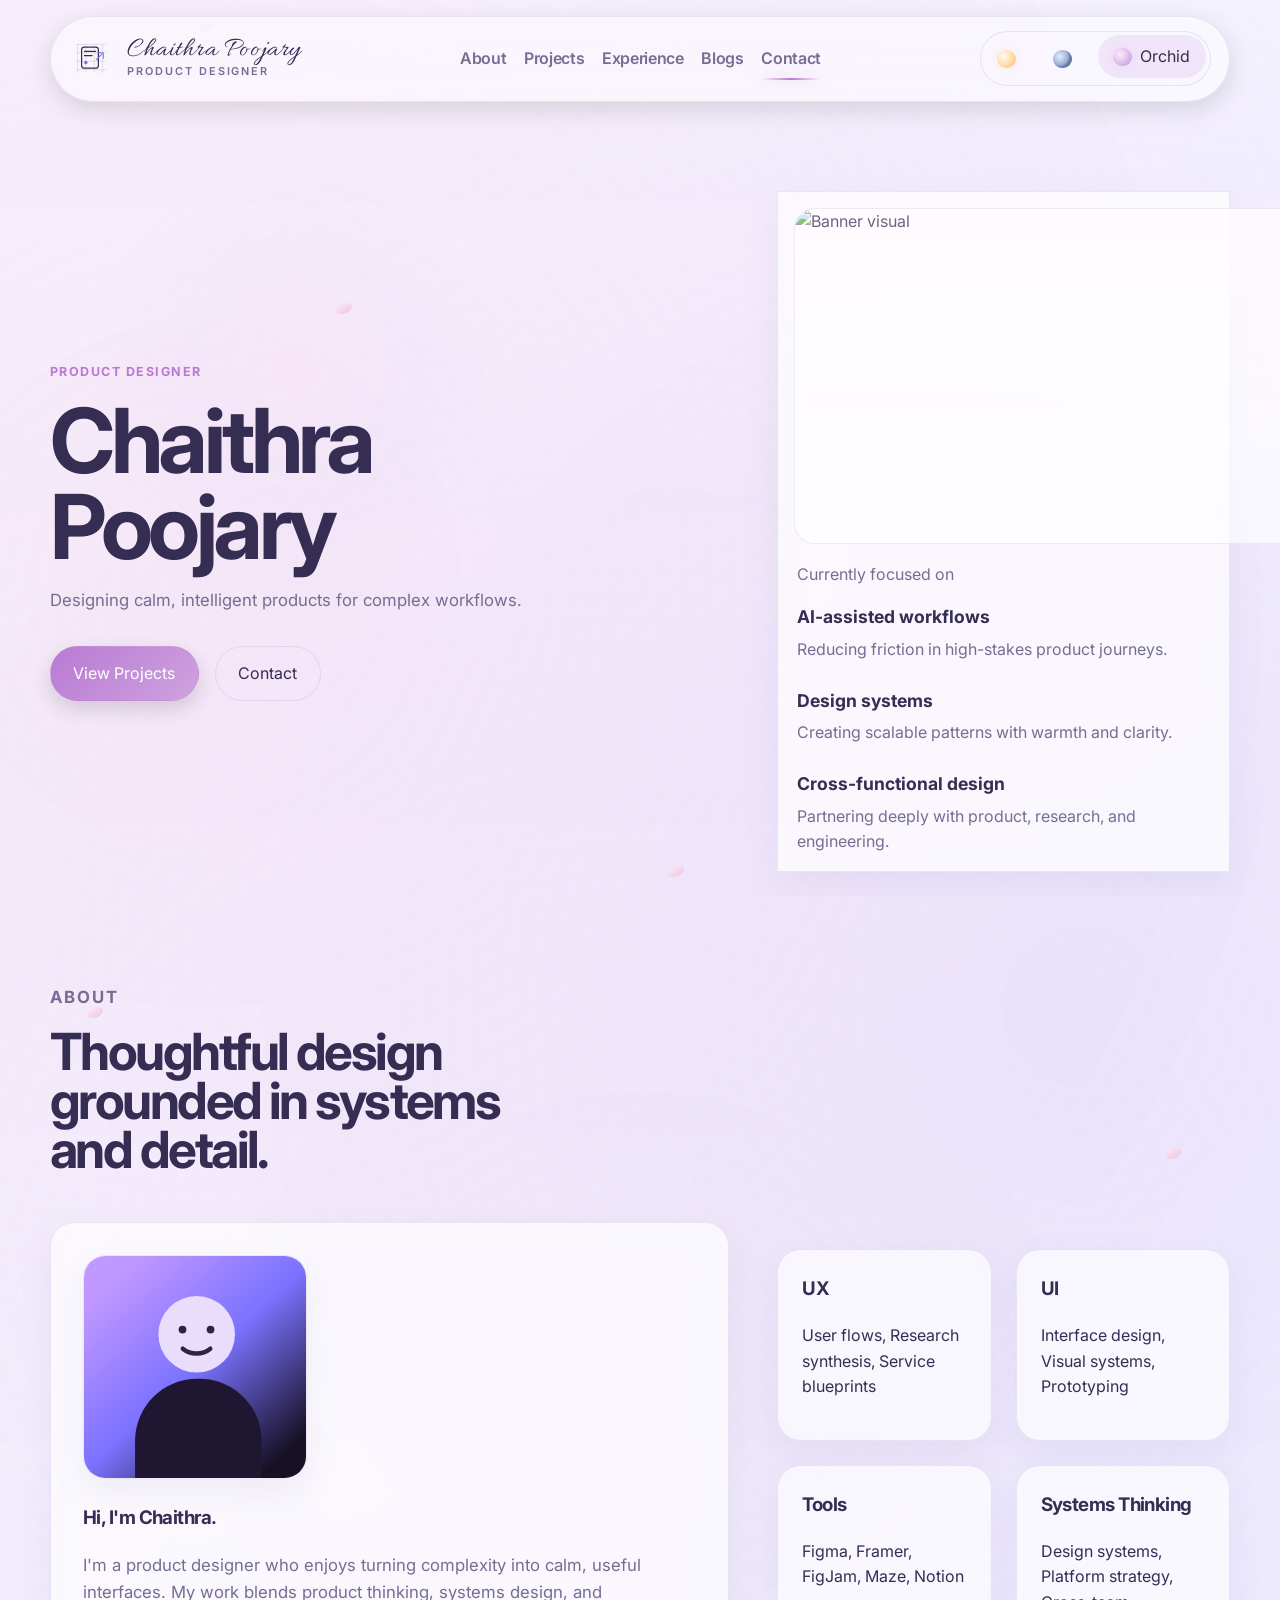
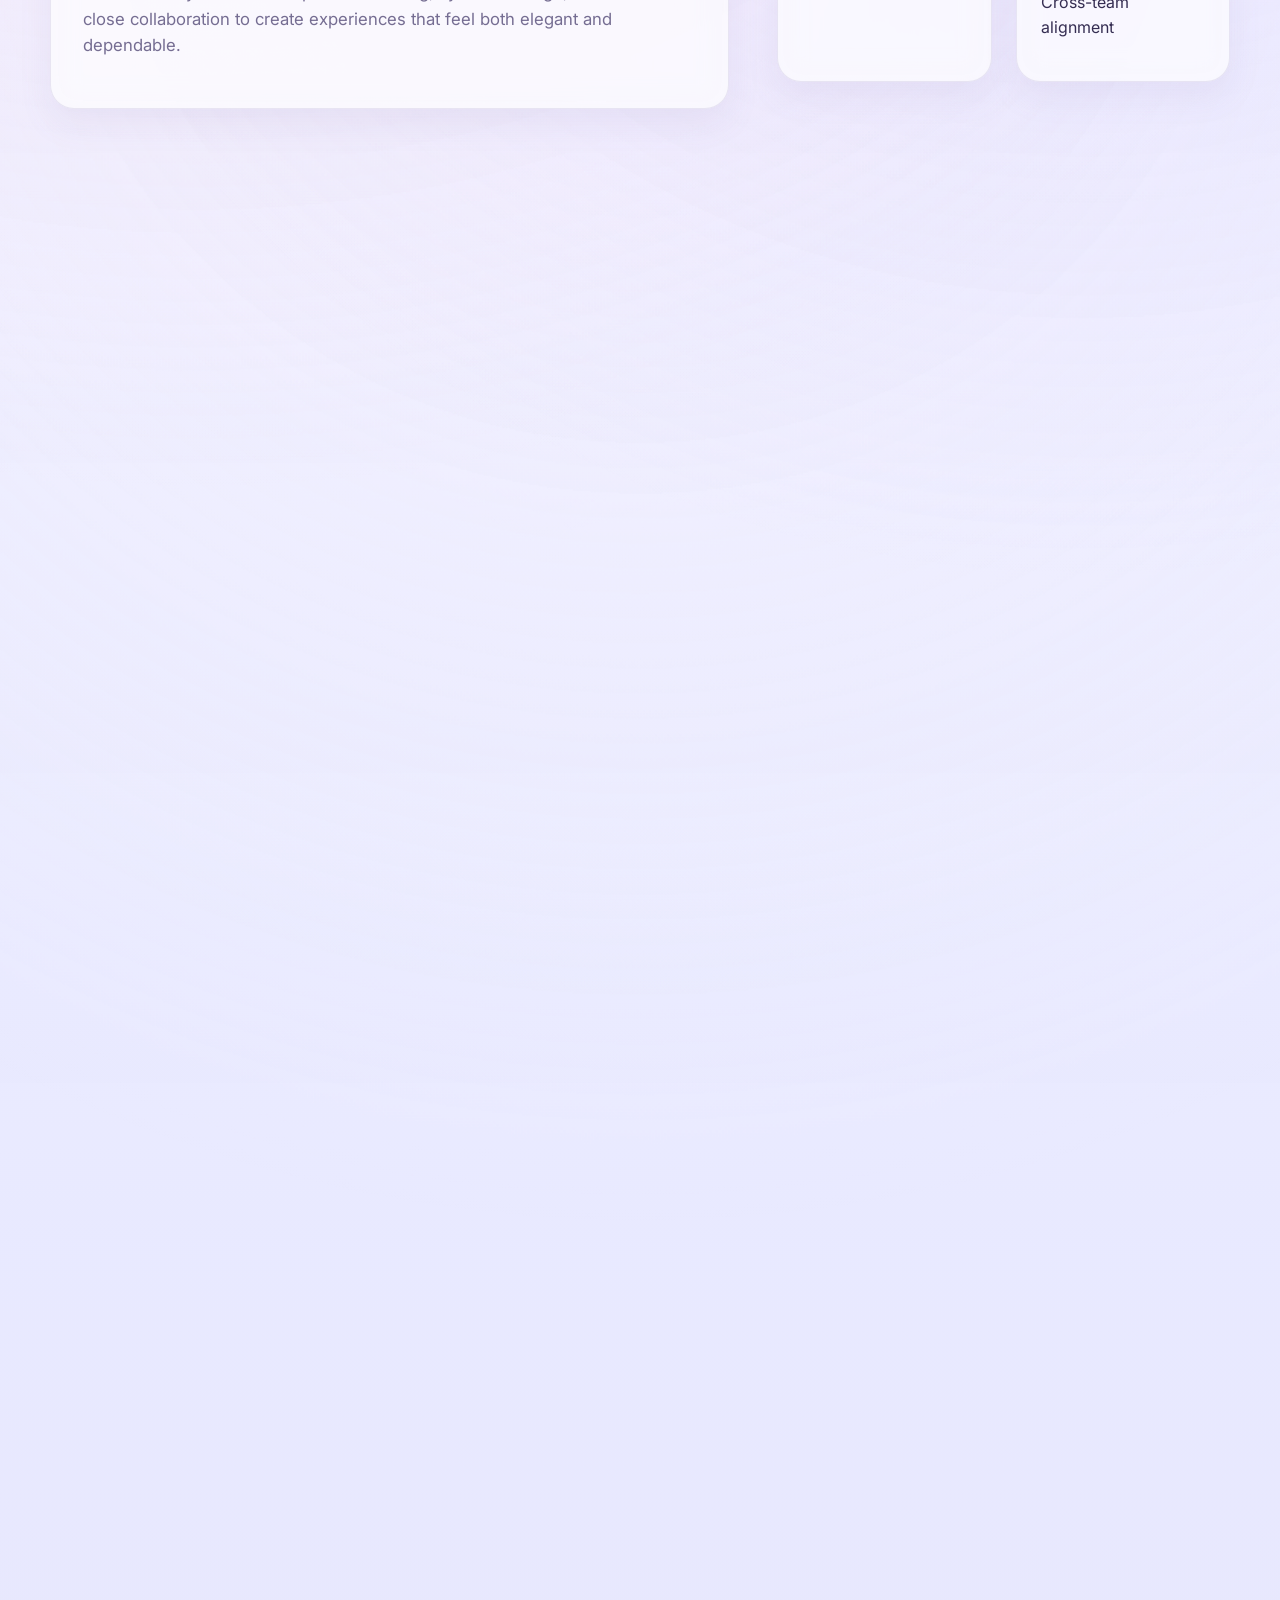
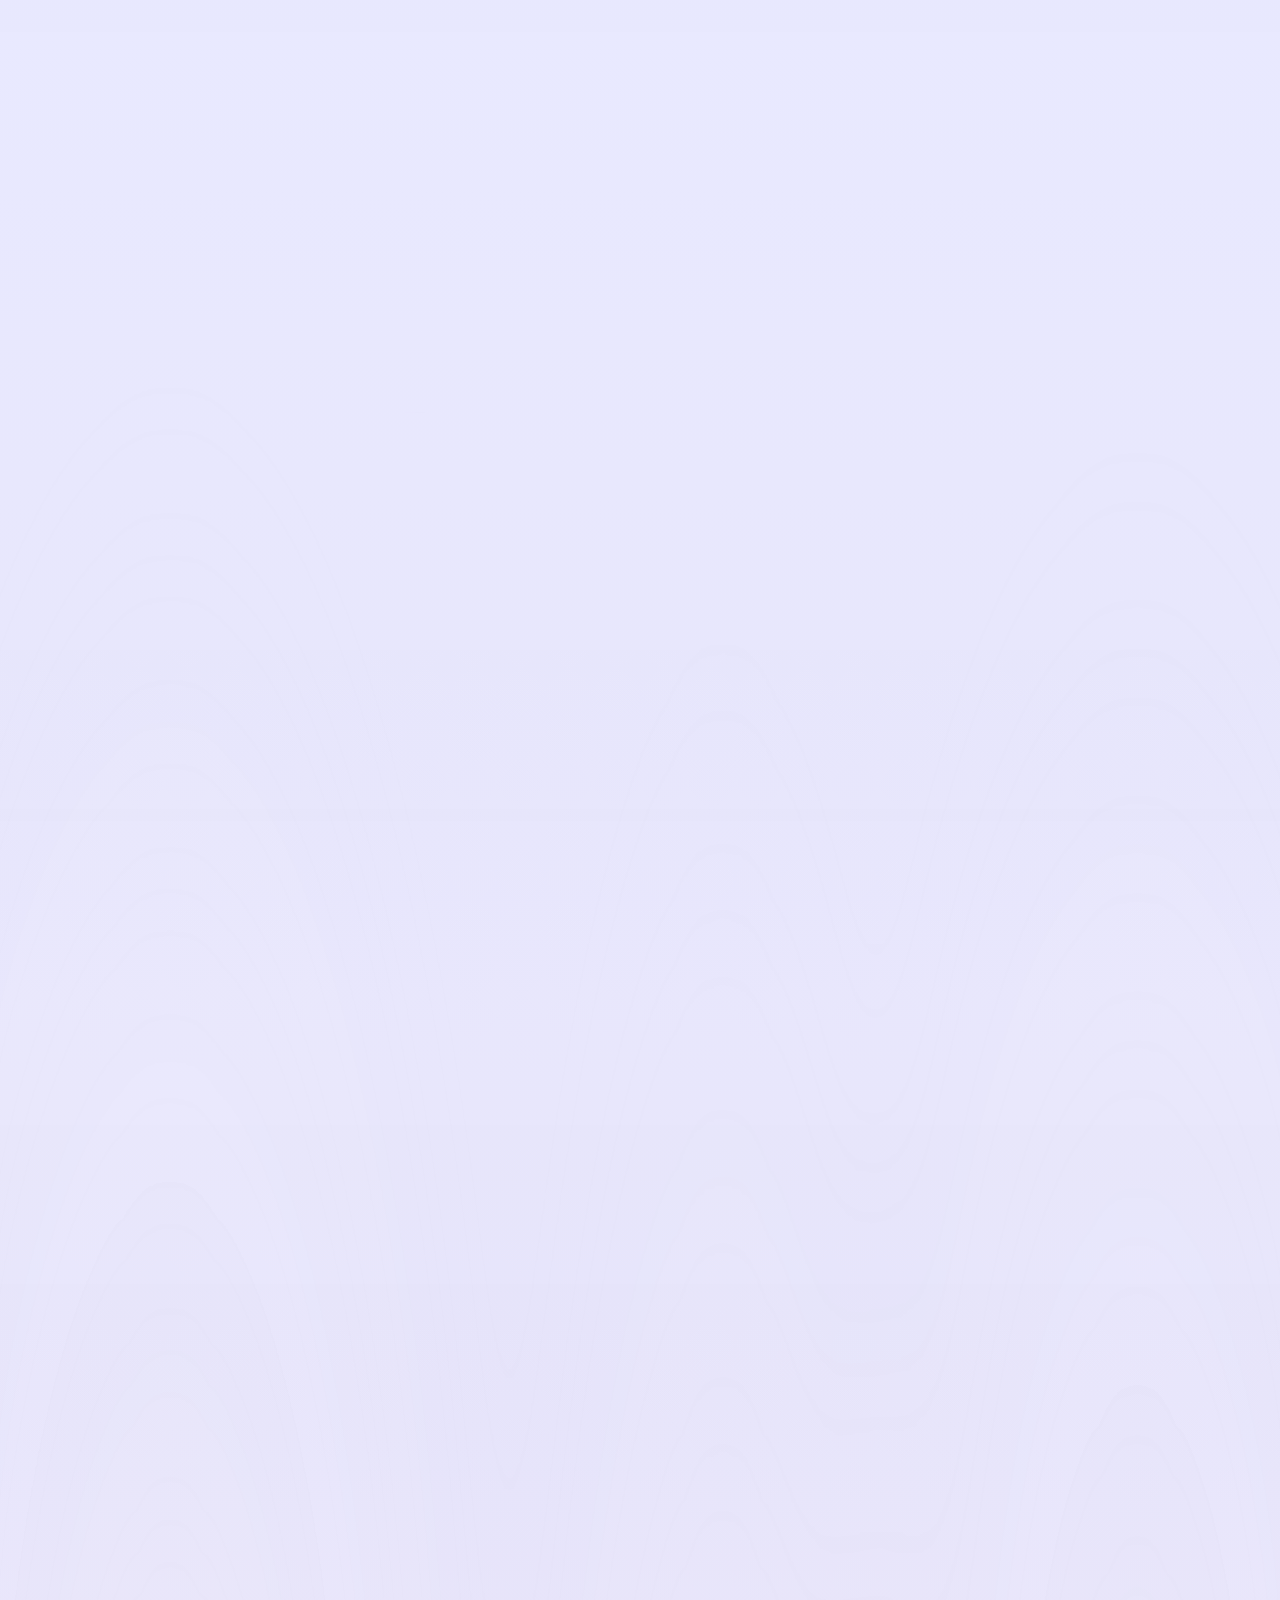
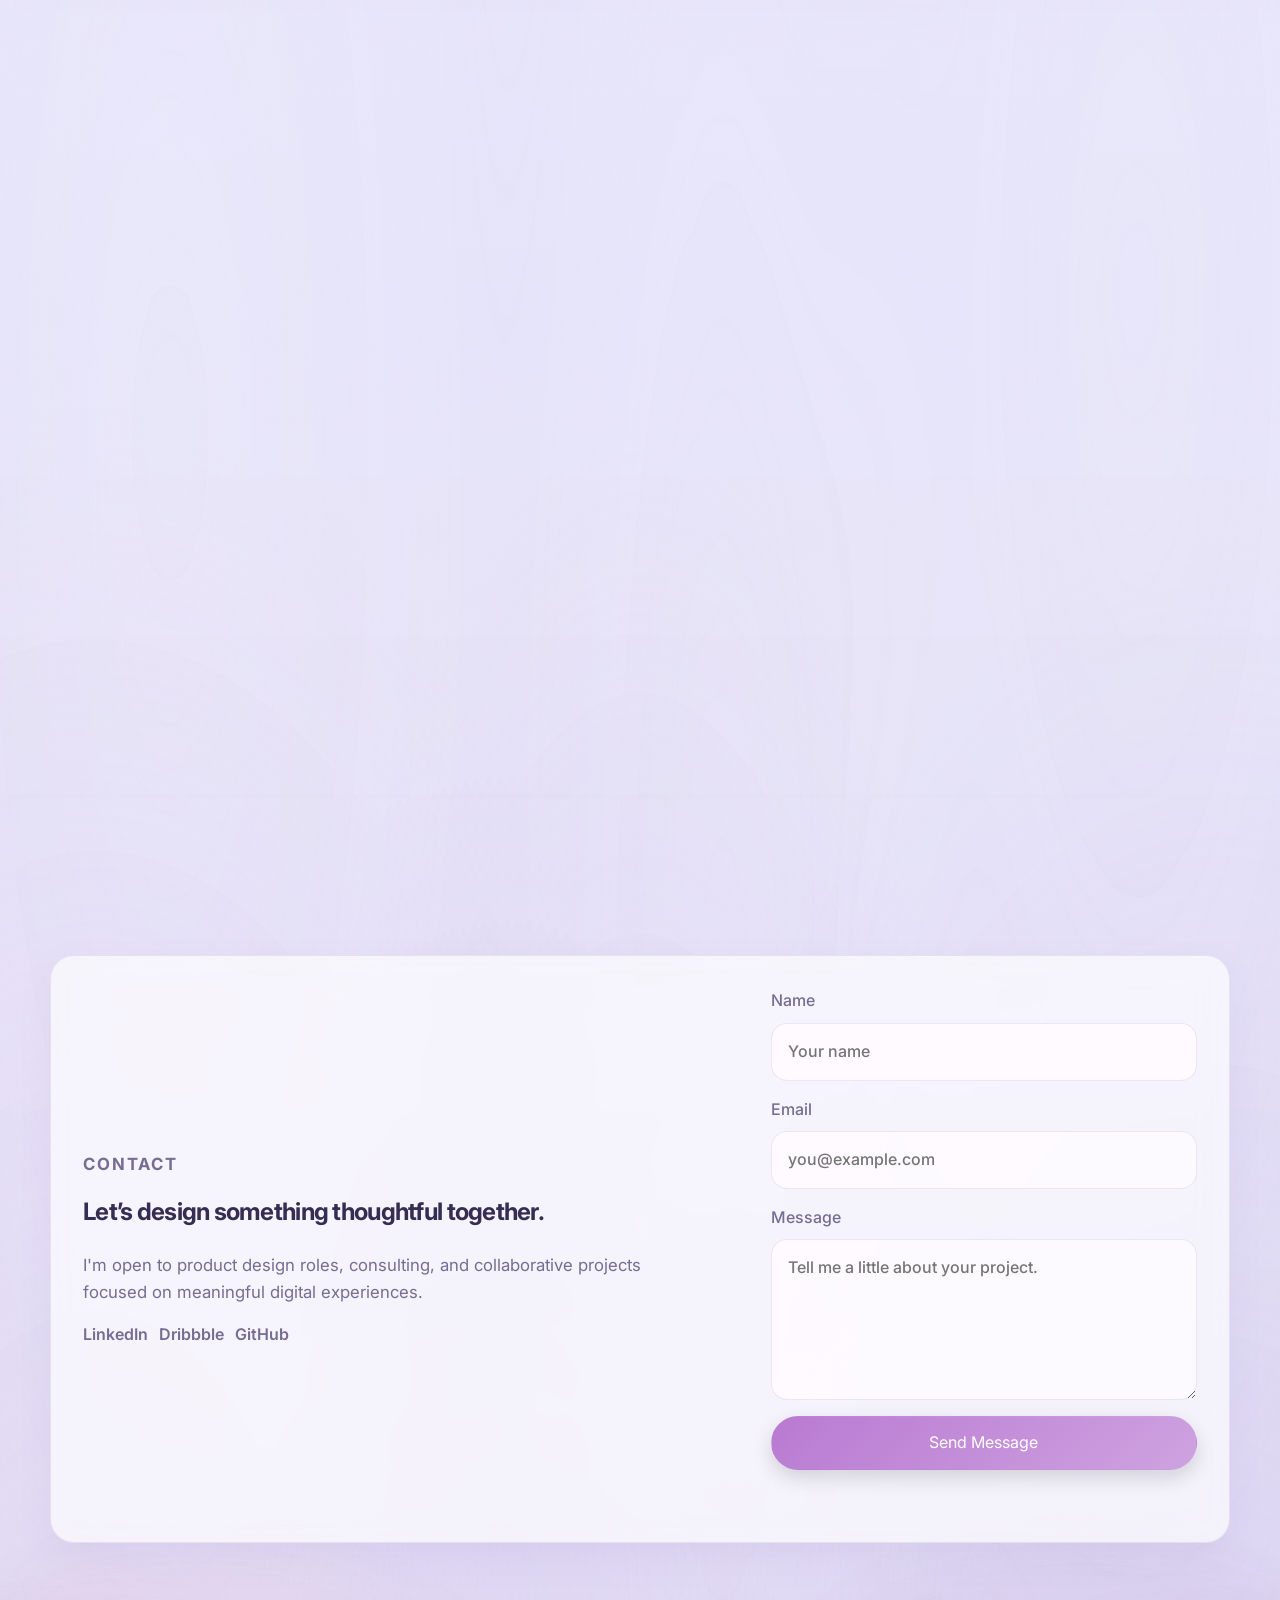
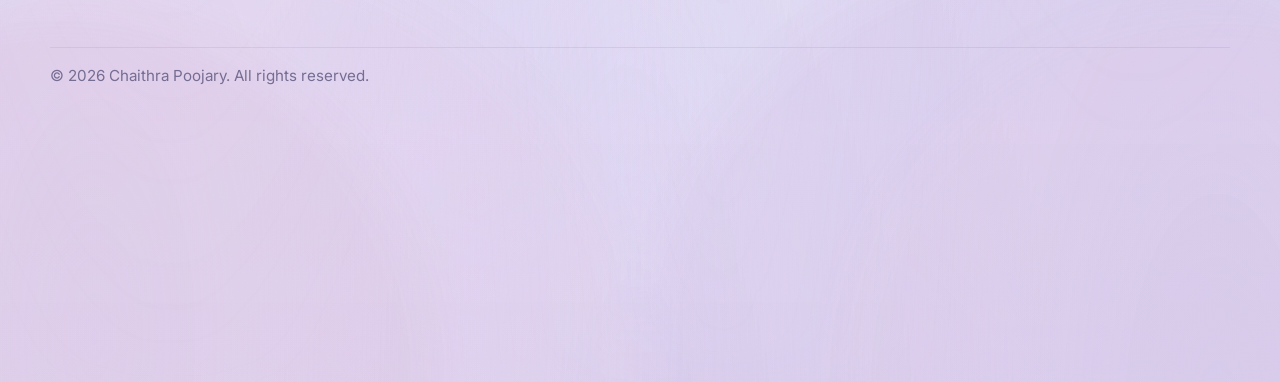
==== commit a1cfd879: "Update portfolio with new changes" ====
--- a/index.html
+++ b/index.html
@@ -258,6 +258,23 @@
               <h2>Selected work across health, AI, and product infrastructure.</h2>
             </div>
             <div class="projects-grid" id="projects-grid"></div>
+            <div class="exclusive-separator reveal" id="exclusive-separator" hidden>
+              <span></span>
+              <p>Exclusive Projects</p>
+              <span></span>
+            </div>
+            <div class="exclusive-projects-shell" id="exclusive-projects-shell" hidden>
+              <div class="exclusive-projects-head reveal">
+                <div>
+                  <p class="eyebrow">Private Selection</p>
+                  <h3>Additional sensitive case studies shared selectively with hiring teams.</h3>
+                </div>
+                <button class="button button-secondary exclusive-section-button" type="button" id="exclusive-section-trigger">
+                  Enter password from my CV.
+                </button>
+              </div>
+              <div class="projects-grid exclusive-projects-grid" id="exclusive-projects-grid"></div>
+            </div>
           </div>
         </section>
 
@@ -328,6 +345,44 @@
       </footer>
     </div>
 
+    <div class="exclusive-modal" id="exclusive-modal" hidden>
+      <div class="exclusive-modal-backdrop" data-exclusive-close></div>
+      <div
+        class="exclusive-modal-card glass-card"
+        role="dialog"
+        aria-modal="true"
+        aria-labelledby="exclusive-modal-title"
+      >
+        <button
+          class="exclusive-modal-close"
+          type="button"
+          data-exclusive-close
+          aria-label="Close unlock dialog"
+        >
+          Close
+        </button>
+        <p class="eyebrow">Exclusive Projects</p>
+        <h2 id="exclusive-modal-title">Unlock confidential case studies</h2>
+        <p class="exclusive-modal-note" id="exclusive-modal-hint">Enter password from my CV.</p>
+        <form id="exclusive-unlock-form" class="exclusive-unlock-form">
+          <label>
+            Password
+            <input
+              type="password"
+              id="exclusive-password-input"
+              placeholder="Enter password"
+              autocomplete="current-password"
+              required
+            />
+          </label>
+          <div class="exclusive-modal-actions">
+            <button class="button button-primary" type="submit">Unlock Projects</button>
+          </div>
+          <p class="form-status" id="exclusive-unlock-status" aria-live="polite"></p>
+        </form>
+      </div>
+    </div>
+
     <script src="./portfolio-data.js"></script>
     <script src="./script.js"></script>
   </body>
--- a/styles.css
+++ b/styles.css
@@ -1260,6 +1260,294 @@
   box-shadow: 0 12px 26px rgba(10, 10, 18, 0.12);
 }
 
+.exclusive-separator {
+  display: grid;
+  grid-template-columns: 1fr auto 1fr;
+  align-items: center;
+  gap: 1rem;
+  margin: clamp(2.1rem, 4vw, 3.2rem) 0 1.4rem;
+}
+
+.exclusive-separator span {
+  display: block;
+  height: 1px;
+  background:
+    linear-gradient(
+      90deg,
+      color-mix(in srgb, #d5dde9 78%, transparent),
+      color-mix(in srgb, #d8ba69 55%, transparent),
+      color-mix(in srgb, #f5f7fb 82%, transparent)
+    );
+}
+
+.exclusive-separator p {
+  margin: 0;
+  color: var(--muted);
+  font-size: 0.8rem;
+  font-weight: 700;
+  letter-spacing: 0.12em;
+  text-transform: uppercase;
+}
+
+.exclusive-projects-shell {
+  display: grid;
+  gap: 1.15rem;
+}
+
+.exclusive-projects-shell[hidden],
+.exclusive-separator[hidden],
+.exclusive-modal[hidden] {
+  display: none !important;
+}
+
+.exclusive-projects-head {
+  display: grid;
+  justify-items: center;
+  text-align: center;
+  gap: 1rem;
+}
+
+.exclusive-projects-head h3,
+.exclusive-projects-note {
+  margin: 0;
+}
+
+.exclusive-section-button {
+  justify-self: center;
+  background: linear-gradient(
+    135deg,
+    color-mix(in srgb, var(--accent) 18%, white),
+    color-mix(in srgb, var(--accent-strong) 12%, white)
+  );
+  border-color: color-mix(in srgb, var(--accent) 18%, var(--border));
+  color: #1f2430;
+  box-shadow:
+    0 12px 24px color-mix(in srgb, var(--accent) 10%, transparent),
+    inset 0 1px 0 rgba(255, 255, 255, 0.42);
+}
+
+.exclusive-section-button:hover {
+  background: linear-gradient(
+    135deg,
+    color-mix(in srgb, var(--accent) 24%, white),
+    color-mix(in srgb, var(--accent-strong) 18%, white)
+  );
+  color: #171b25;
+  transform: translateY(-1px);
+}
+
+.exclusive-project-card {
+  position: relative;
+  border-radius: var(--radius-xl);
+  border: 1px solid rgba(191, 200, 214, 0.72);
+  box-shadow:
+    0 14px 30px rgba(15, 23, 42, 0.06),
+    inset 0 1px 0 rgba(255, 255, 255, 0.6);
+}
+
+.exclusive-project-card-locked {
+  overflow: hidden;
+}
+
+.exclusive-project-card-inner {
+  position: relative;
+  min-height: 100%;
+  background:
+    linear-gradient(
+      135deg,
+      color-mix(in srgb, #fdfefe 94%, var(--surface)),
+      color-mix(in srgb, #f2f5fb 88%, var(--surface-strong))
+    );
+}
+
+.exclusive-project-card-inner::after {
+  content: "";
+  position: absolute;
+  inset: 0;
+  border-radius: inherit;
+  padding: 1px;
+  background: linear-gradient(
+    135deg,
+    rgba(211, 219, 228, 0.92),
+    rgba(220, 183, 99, 0.82),
+    rgba(232, 236, 242, 0.9)
+  );
+  -webkit-mask:
+    linear-gradient(#fff 0 0) content-box,
+    linear-gradient(#fff 0 0);
+  -webkit-mask-composite: xor;
+  mask-composite: exclude;
+  pointer-events: none;
+}
+
+.exclusive-project-card-inner::before {
+  content: "";
+  position: absolute;
+  inset: 0;
+  background:
+    radial-gradient(circle at 15% 20%, color-mix(in srgb, var(--accent) 10%, transparent), transparent 42%),
+    linear-gradient(180deg, rgba(255, 255, 255, 0.26), rgba(255, 255, 255, 0.12));
+  pointer-events: none;
+}
+
+.exclusive-project-card-copy {
+  position: relative;
+  z-index: 1;
+  padding: var(--space-3);
+  display: grid;
+  gap: 0.9rem;
+}
+
+.exclusive-project-topline {
+  display: flex;
+  justify-content: flex-start;
+}
+
+.exclusive-project-card-locked .tag-row,
+.exclusive-project-card-locked .project-topline span {
+  filter: blur(4px);
+  user-select: none;
+}
+
+.exclusive-project-card-locked p {
+  filter: blur(7px);
+  user-select: none;
+}
+
+.exclusive-project-card-locked .project-topline h3 {
+  filter: none;
+}
+
+.exclusive-project-badge {
+  width: fit-content;
+  padding: 0.38rem 0.75rem;
+  border-radius: 999px;
+  display: inline-flex;
+  align-items: center;
+  gap: 0.45rem;
+  background:
+    linear-gradient(135deg, rgba(255, 249, 236, 0.96), rgba(249, 241, 221, 0.9));
+  color: #6b5217;
+  border: 1px solid rgba(216, 184, 102, 0.38);
+  font-size: 0.72rem;
+  font-weight: 700;
+  letter-spacing: 0.1em;
+  text-transform: uppercase;
+}
+
+.exclusive-project-badge-icon {
+  width: 0.75rem;
+  height: 0.75rem;
+  border-radius: 999px;
+  background: linear-gradient(180deg, #e8ca78, #b68a2f);
+  box-shadow: 0 0 0 3px rgba(216, 184, 102, 0.18);
+}
+
+.exclusive-projects-shell.is-unlocked .exclusive-project-card {
+  animation: unlockFade 320ms ease;
+}
+
+.exclusive-project-card-unlocked .project-topline span,
+.exclusive-project-card-unlocked .tag-row span {
+  background: color-mix(in srgb, rgba(216, 184, 102, 0.18) 70%, var(--accent-soft));
+}
+
+.exclusive-modal {
+  position: fixed;
+  inset: 0;
+  z-index: 90;
+  display: flex;
+  align-items: center;
+  justify-content: center;
+  padding: 1.2rem;
+}
+
+.exclusive-modal-backdrop {
+  position: absolute;
+  inset: 0;
+  background: rgba(10, 10, 18, 0.42);
+  backdrop-filter: blur(10px);
+}
+
+.exclusive-modal-card {
+  position: relative;
+  z-index: 1;
+  width: min(100%, 30rem);
+  max-height: calc(100vh - 2.4rem);
+  padding: 1.45rem;
+  border-radius: 1.5rem;
+  display: grid;
+  gap: 1rem;
+  overflow: auto;
+}
+
+.exclusive-modal-card h2,
+.exclusive-modal-card p {
+  margin: 0;
+}
+
+.exclusive-modal-note {
+  color: var(--muted);
+}
+
+.exclusive-modal-close {
+  justify-self: end;
+  border: 0;
+  background: transparent;
+  color: var(--muted);
+  cursor: pointer;
+}
+
+.exclusive-unlock-form {
+  display: grid;
+  gap: 1rem;
+}
+
+.exclusive-unlock-form label {
+  display: grid;
+  gap: 0.45rem;
+  color: var(--muted);
+}
+
+.exclusive-unlock-form input {
+  width: 100%;
+  padding: 0.95rem 1rem;
+  border-radius: 1rem;
+  border: 1px solid var(--border);
+  background: var(--surface-strong);
+  color: var(--text);
+}
+
+.exclusive-modal-actions {
+  display: flex;
+}
+
+.exclusive-case-lock {
+  padding: 1.8rem;
+  border-radius: 1.5rem;
+  border: 1px solid var(--border);
+  background: var(--surface);
+  box-shadow: var(--card-shadow);
+  display: grid;
+  gap: 1rem;
+}
+
+body.modal-open {
+  overflow: hidden;
+}
+
+@keyframes unlockFade {
+  from {
+    opacity: 0;
+    transform: translateY(12px) scale(0.98);
+  }
+
+  to {
+    opacity: 1;
+    transform: translateY(0) scale(1);
+  }
+}
+
 .project-thumb {
   width: 100%;
   aspect-ratio: 16 / 10;
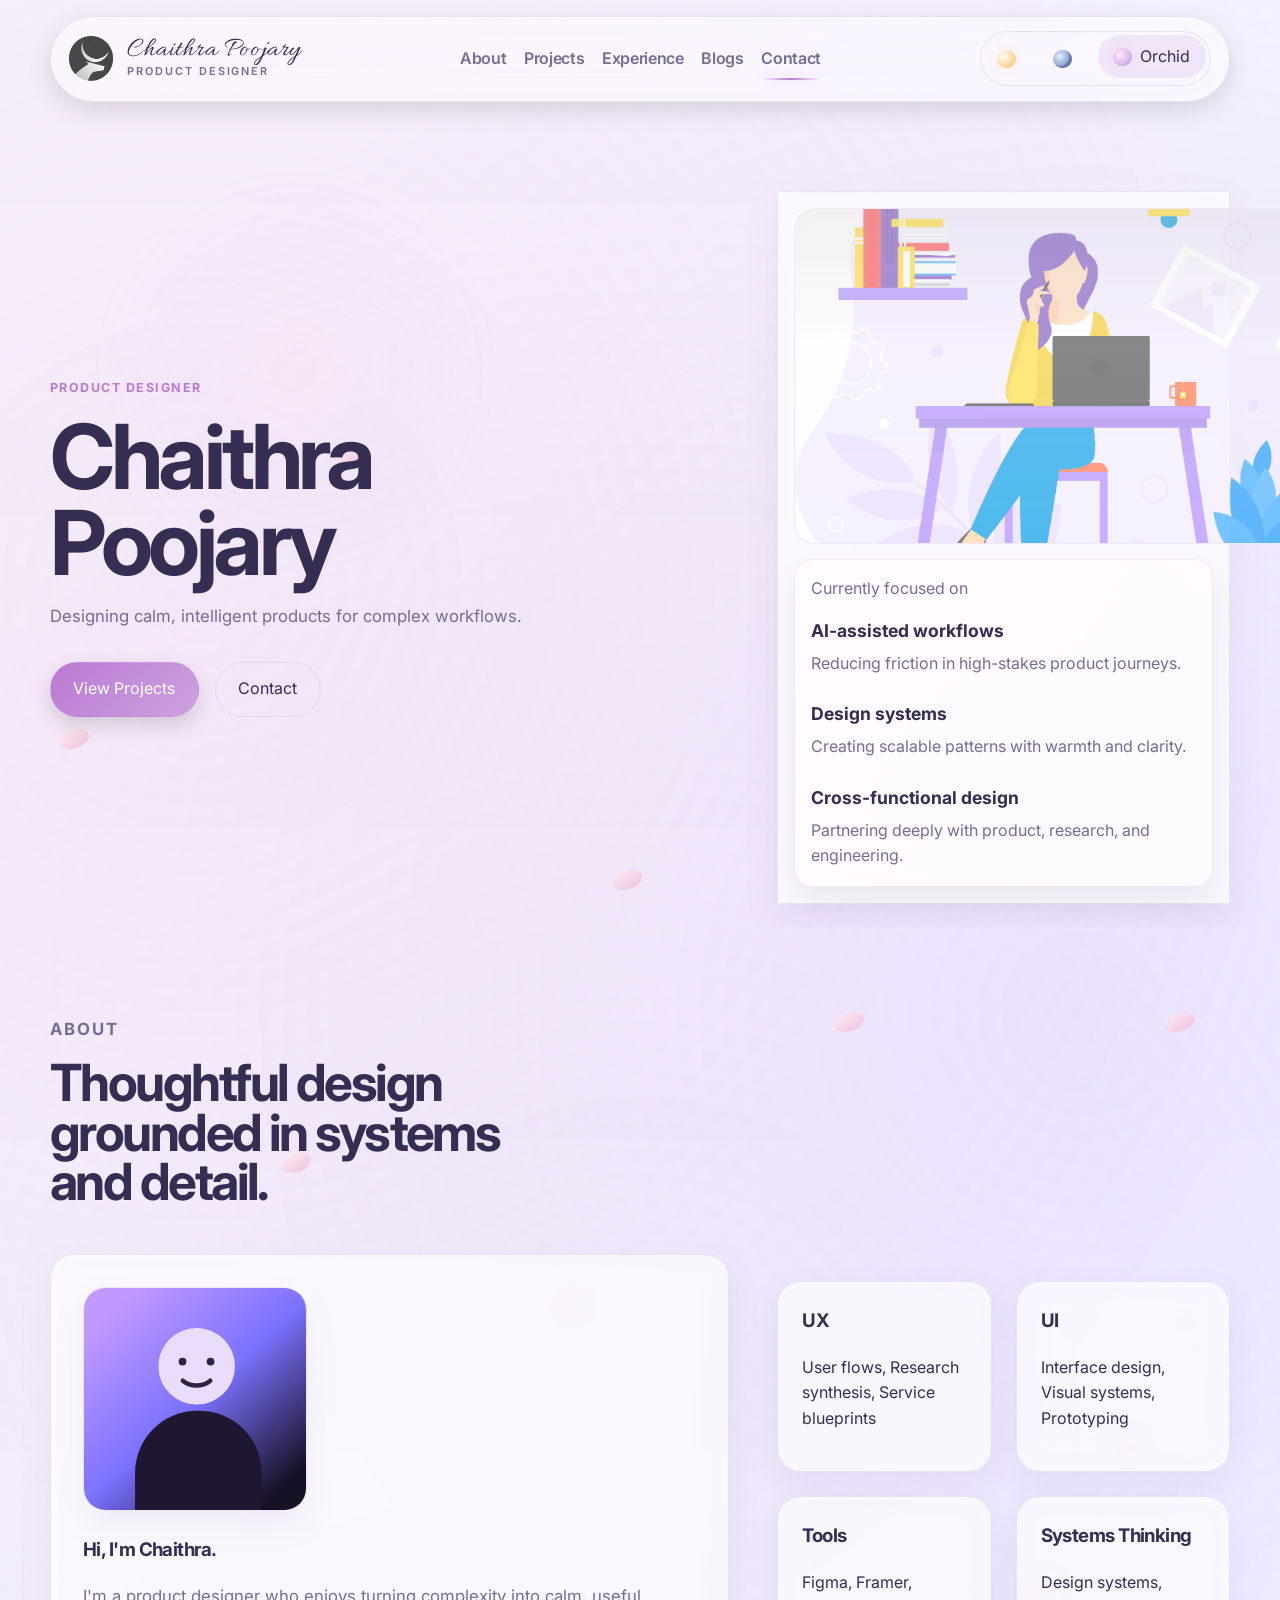
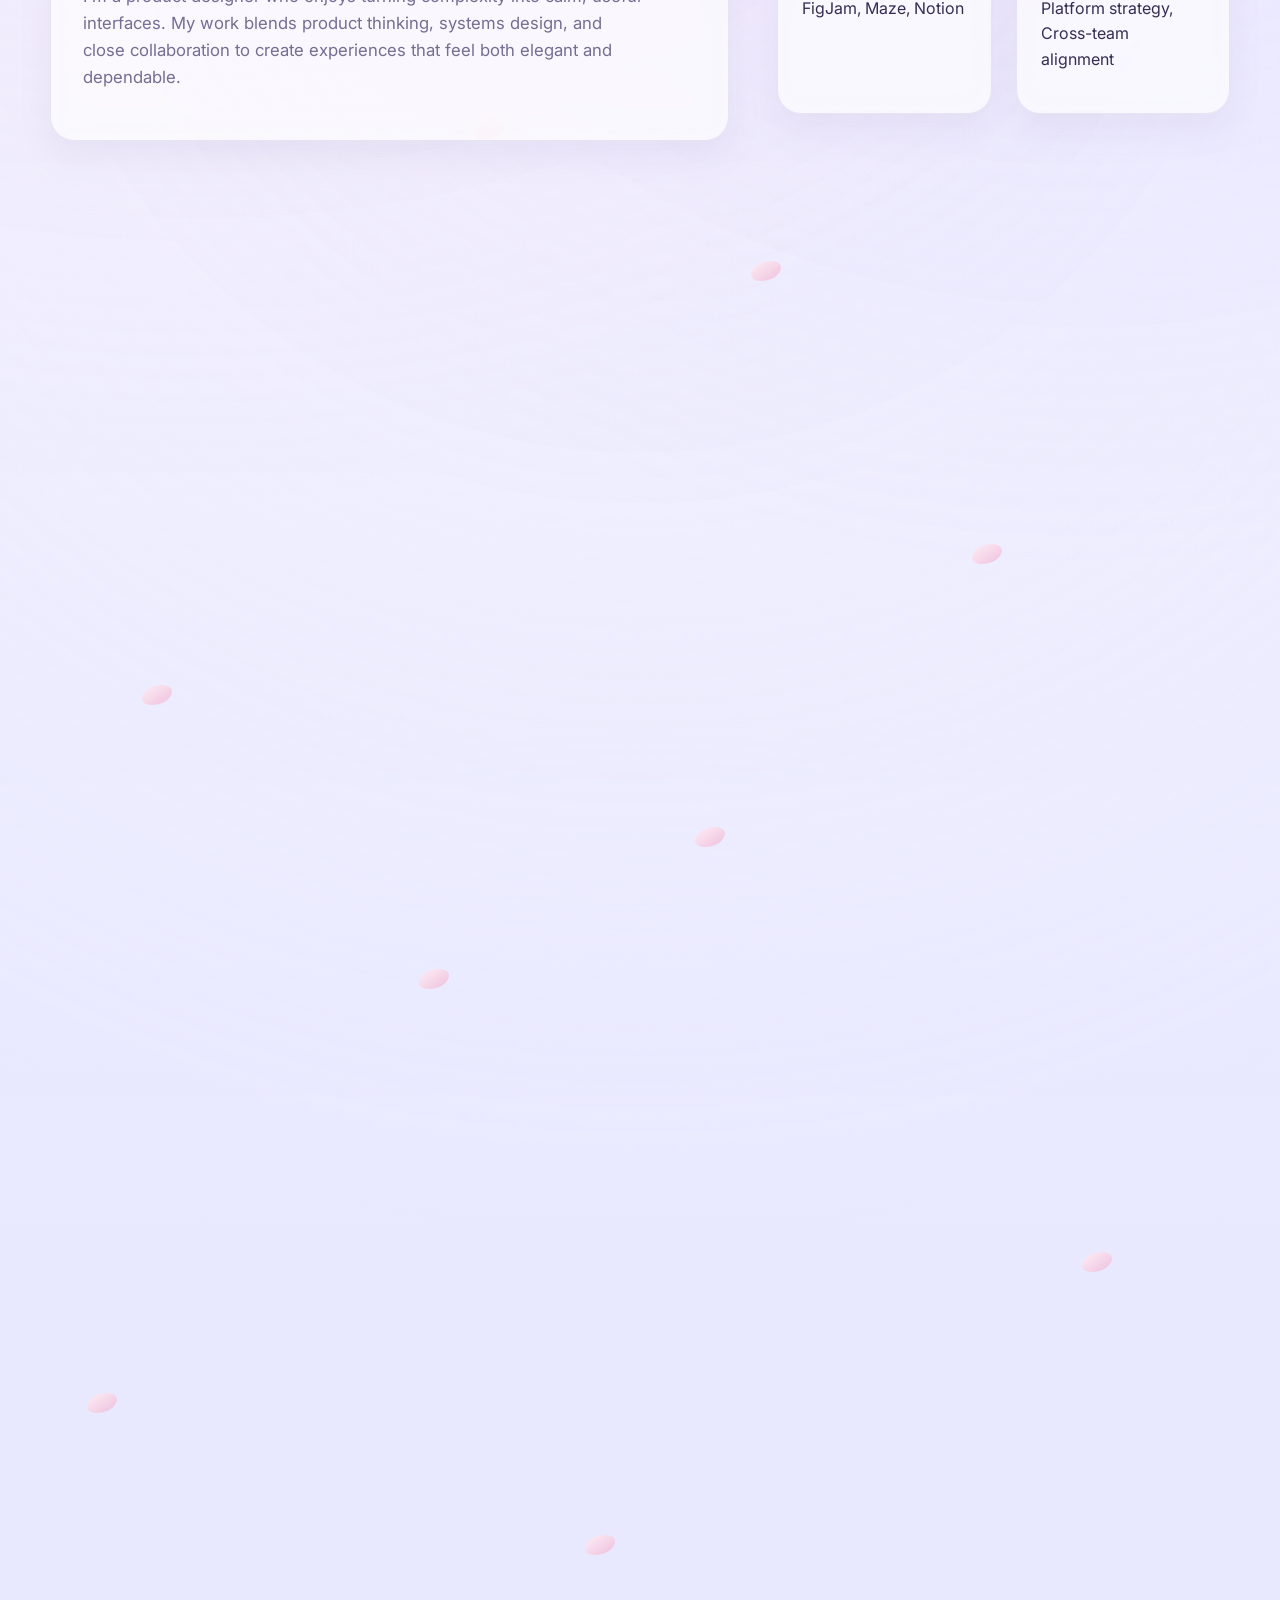
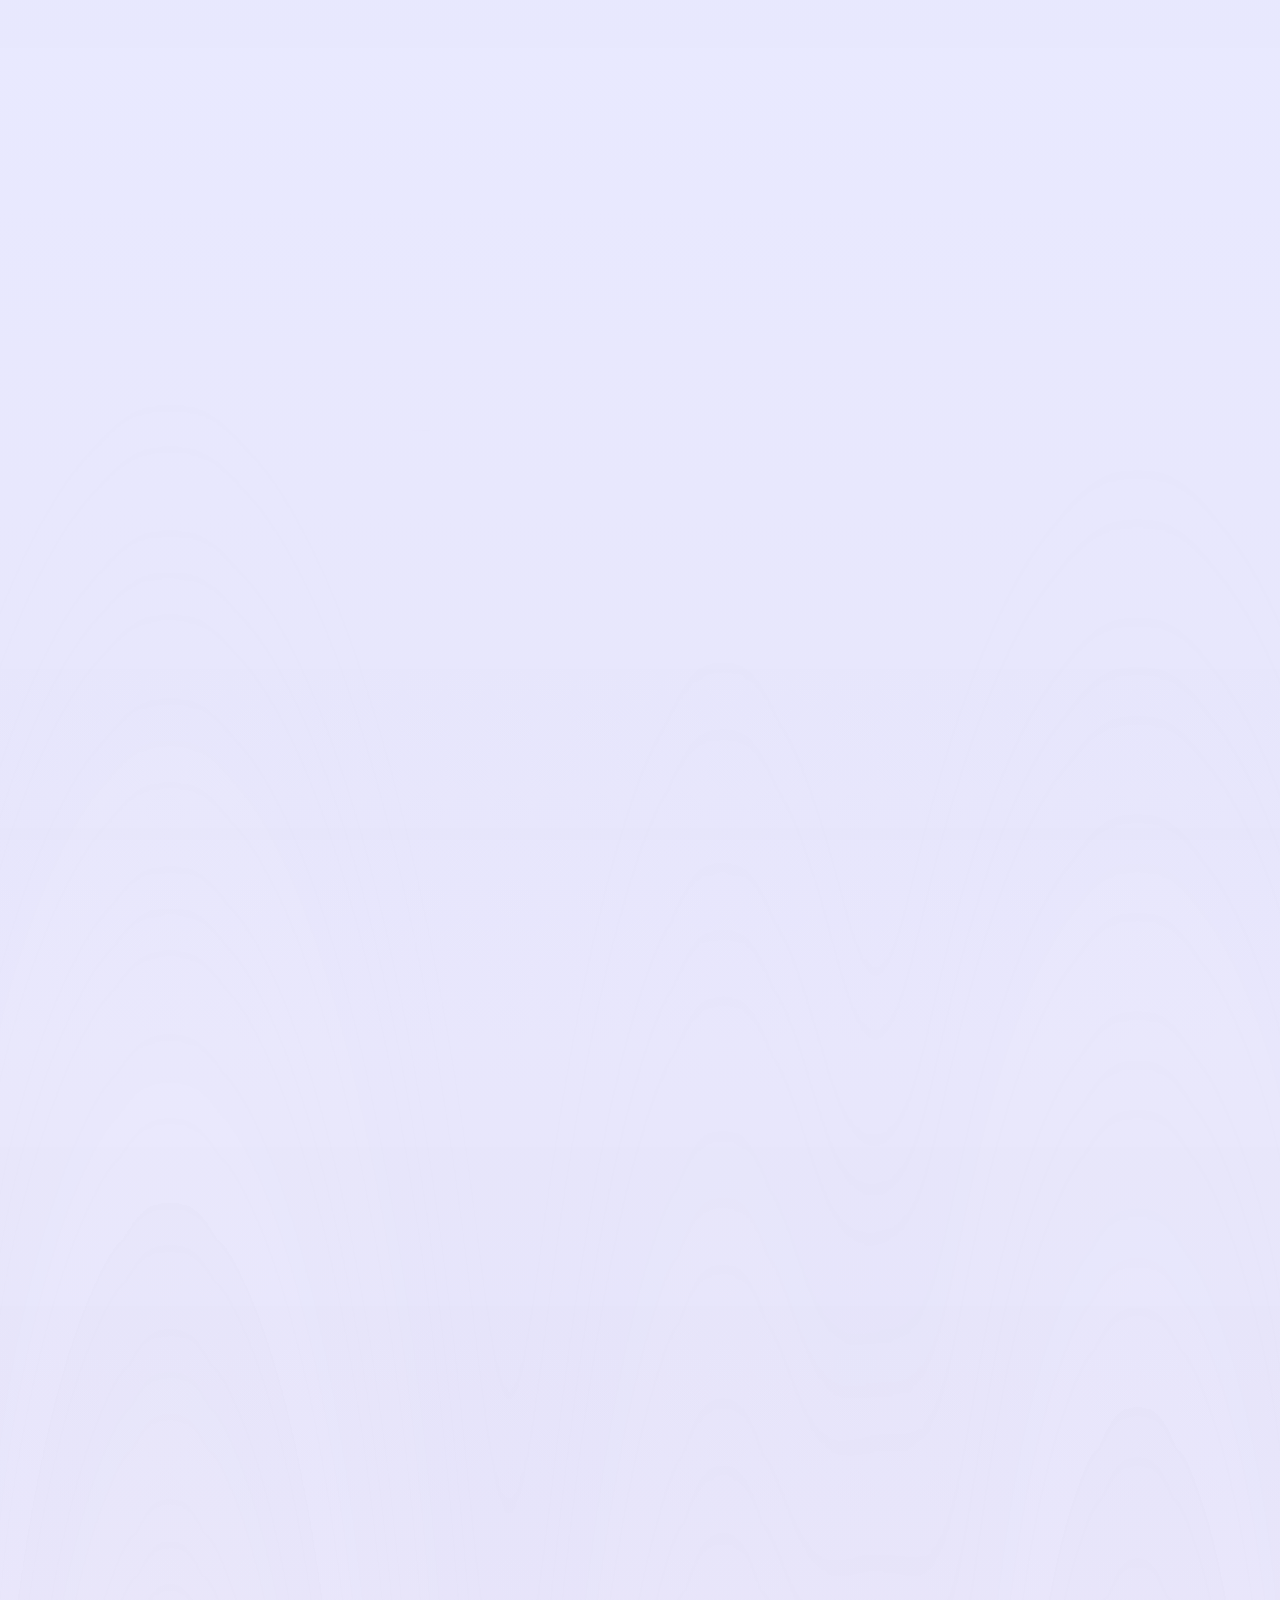
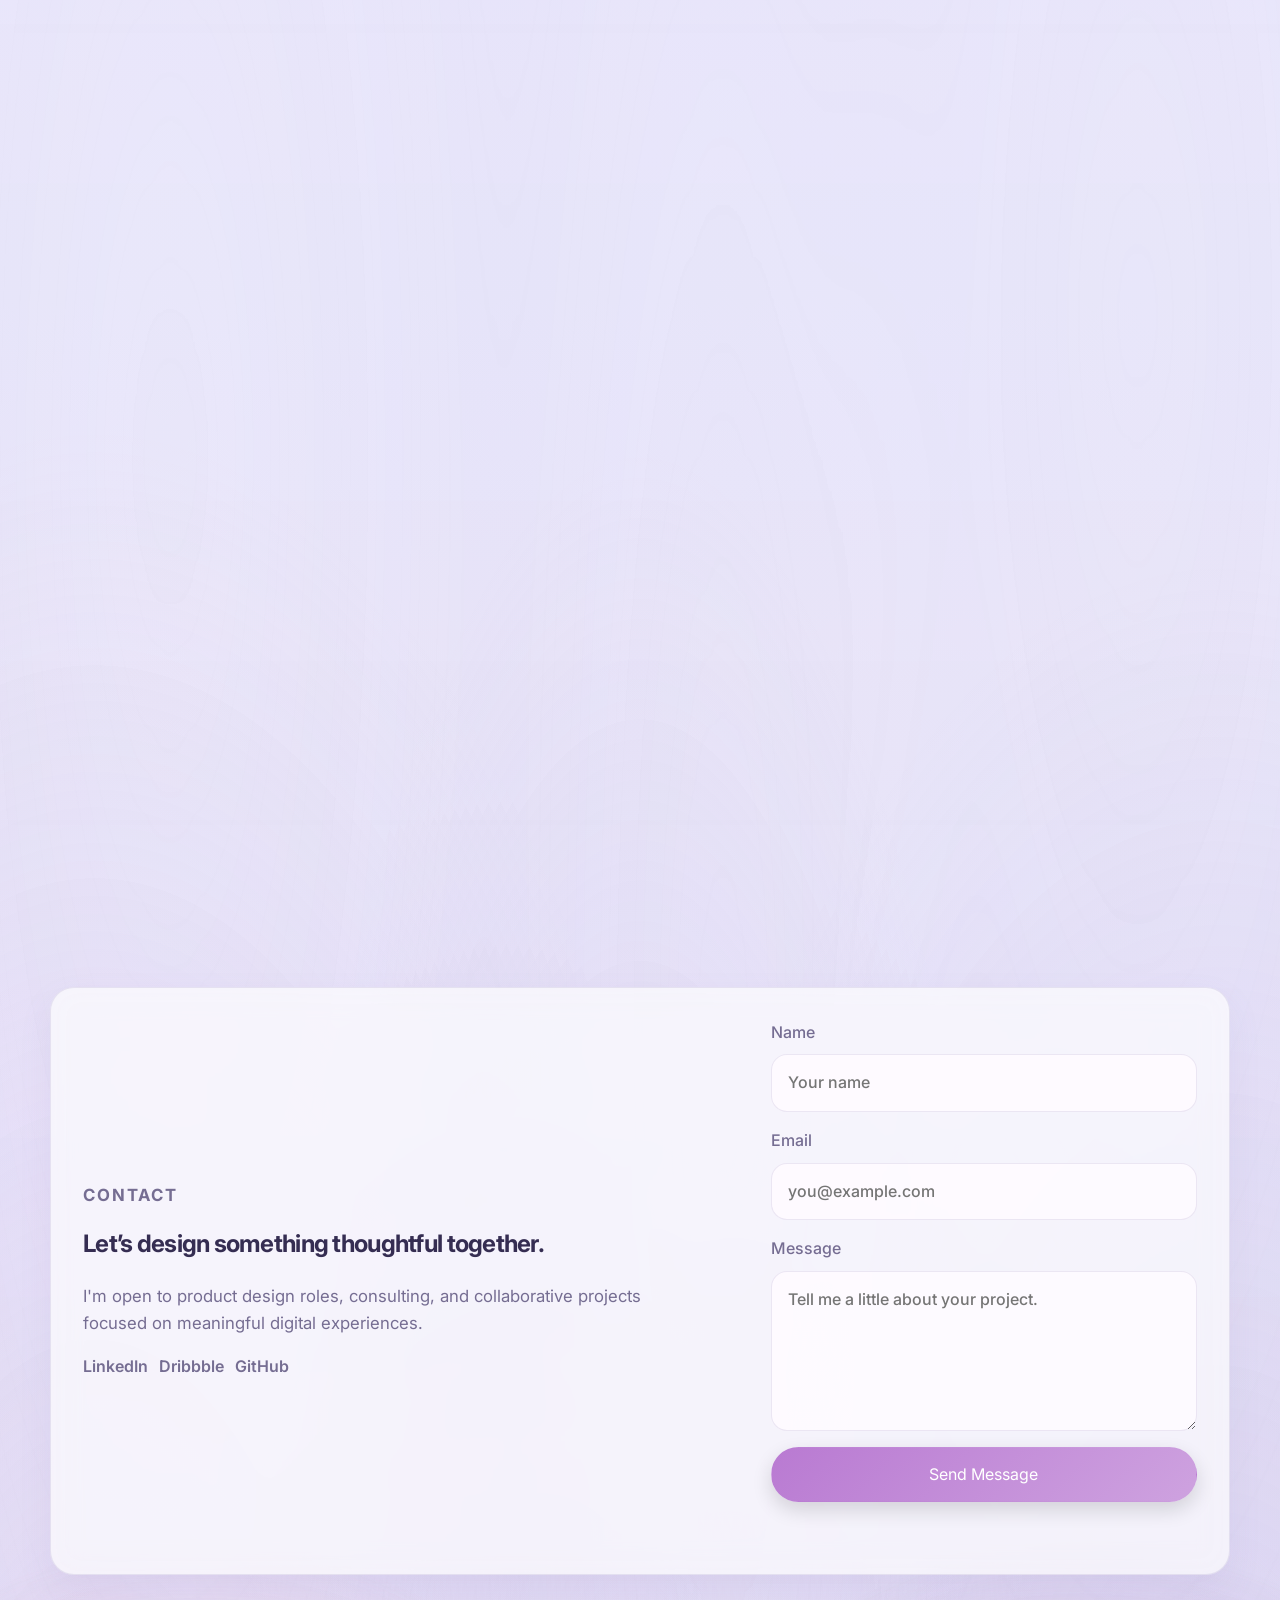
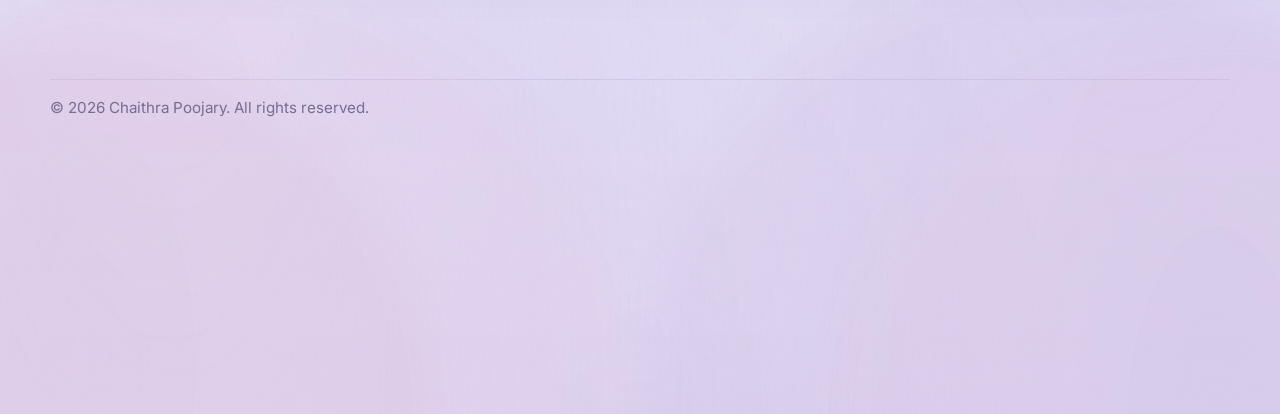
==== commit b435d95a: "Fix banner image and admin updates" ====
--- a/index.html
+++ b/index.html
@@ -38,6 +38,18 @@
         <span class="petal petal-6"></span>
         <span class="petal petal-7"></span>
         <span class="petal petal-8"></span>
+        <span class="petal petal-9"></span>
+        <span class="petal petal-10"></span>
+        <span class="petal petal-11"></span>
+        <span class="petal petal-12"></span>
+        <span class="petal petal-13"></span>
+        <span class="petal petal-14"></span>
+        <span class="petal petal-15"></span>
+        <span class="petal petal-16"></span>
+        <span class="petal petal-17"></span>
+        <span class="petal petal-18"></span>
+        <span class="petal petal-19"></span>
+        <span class="petal petal-20"></span>
       </div>
     </div>
     <div class="page-shell">
--- a/styles.css
+++ b/styles.css
@@ -218,22 +218,34 @@
 
 .petal {
   position: absolute;
-  width: 14px;
-  height: 10px;
+  width: 24px;
+  height: 17px;
   border-radius: 70% 30% 70% 30%;
   background: linear-gradient(145deg, rgba(255, 239, 247, 0.85), rgba(231, 190, 219, 0.72));
   filter: blur(0.2px);
   animation: petals-drift linear infinite;
 }
 
-.petal-1 { left: 10%; top: 18%; animation-duration: 18s; animation-delay: -2s; }
-.petal-2 { left: 28%; top: 8%; animation-duration: 21s; animation-delay: -7s; }
-.petal-3 { left: 52%; top: 16%; animation-duration: 19s; animation-delay: -11s; }
-.petal-4 { left: 74%; top: 10%; animation-duration: 23s; animation-delay: -5s; }
-.petal-5 { left: 88%; top: 20%; animation-duration: 20s; animation-delay: -13s; }
-.petal-6 { left: 18%; top: 4%; animation-duration: 24s; animation-delay: -9s; }
-.petal-7 { left: 44%; top: 2%; animation-duration: 22s; animation-delay: -3s; }
-.petal-8 { left: 66%; top: 7%; animation-duration: 25s; animation-delay: -15s; }
+.petal-1 { left: 8%; top: 14%; animation-duration: 18s; animation-delay: -2s; }
+.petal-2 { left: 18%; top: 24%; animation-duration: 21s; animation-delay: -7s; }
+.petal-3 { left: 28%; top: 10%; animation-duration: 19s; animation-delay: -11s; }
+.petal-4 { left: 38%; top: 28%; animation-duration: 23s; animation-delay: -5s; }
+.petal-5 { left: 48%; top: 16%; animation-duration: 20s; animation-delay: -13s; }
+.petal-6 { left: 58%; top: 30%; animation-duration: 24s; animation-delay: -9s; }
+.petal-7 { left: 68%; top: 12%; animation-duration: 22s; animation-delay: -3s; }
+.petal-8 { left: 78%; top: 26%; animation-duration: 25s; animation-delay: -15s; }
+.petal-9 { left: 88%; top: 18%; animation-duration: 20s; animation-delay: -4s; }
+.petal-10 { left: 14%; top: 36%; animation-duration: 26s; animation-delay: -10s; }
+.petal-11 { left: 24%; top: 20%; animation-duration: 21s; animation-delay: -6s; }
+.petal-12 { left: 34%; top: 40%; animation-duration: 24s; animation-delay: -12s; }
+.petal-13 { left: 44%; top: 22%; animation-duration: 23s; animation-delay: -8s; }
+.petal-14 { left: 54%; top: 38%; animation-duration: 19s; animation-delay: -14s; }
+.petal-15 { left: 64%; top: 18%; animation-duration: 27s; animation-delay: -1s; }
+.petal-16 { left: 74%; top: 34%; animation-duration: 22s; animation-delay: -16s; }
+.petal-17 { left: 84%; top: 24%; animation-duration: 24s; animation-delay: -5s; }
+.petal-18 { left: 10%; top: 46%; animation-duration: 28s; animation-delay: -9s; }
+.petal-19 { left: 46%; top: 48%; animation-duration: 20s; animation-delay: -17s; }
+.petal-20 { left: 82%; top: 44%; animation-duration: 25s; animation-delay: -11s; }
 
 body[data-theme="light"] .bg-sky {
   background:
@@ -270,15 +282,16 @@
 }
 
 body[data-theme="light"] .bg-petals {
-  opacity: 0.74;
+  opacity: 0.94;
 }
 
 body[data-theme="light"] .petal {
-  width: 16px;
-  height: 8px;
+  width: 30px;
+  height: 16px;
   border-radius: 80% 20% 80% 20%;
-  background: linear-gradient(145deg, rgba(163, 189, 139, 0.86), rgba(125, 157, 109, 0.8));
-  filter: blur(0.1px);
+  background: linear-gradient(145deg, rgba(150, 184, 126, 0.94), rgba(108, 144, 90, 0.9));
+  box-shadow: 0 4px 10px rgba(133, 171, 114, 0.14);
+  filter: blur(0.05px);
   animation-name: leaves-drift;
 }
 
@@ -295,6 +308,20 @@
 
 body[data-theme="dark"] .bg-stars {
   opacity: 0.76;
+}
+
+body[data-theme="dark"] .bg-petals {
+  opacity: 0.42;
+}
+
+body[data-theme="dark"] .petal {
+  width: 18px;
+  height: 13px;
+  border-radius: 70% 30% 70% 30%;
+  background: linear-gradient(145deg, rgba(232, 238, 255, 0.72), rgba(145, 165, 203, 0.46));
+  box-shadow: 0 4px 10px rgba(109, 143, 196, 0.08);
+  filter: blur(0.08px);
+  animation-name: petals-drift;
 }
 
 body[data-theme="dark"] .bg-hills {
@@ -334,12 +361,12 @@
 }
 
 body[data-theme="midnight-orchid"] .bg-petals {
-  opacity: 0.94;
+  opacity: 1;
 }
 
 body[data-theme="midnight-orchid"] .petal {
-  width: 16px;
-  height: 11px;
+  width: 30px;
+  height: 20px;
   background: linear-gradient(145deg, rgba(255, 239, 246, 0.96), rgba(238, 184, 214, 0.86));
   animation-name: petals-drift;
 }
@@ -1160,7 +1187,14 @@
 }
 
 .hero-card-caption {
-  padding: 0.2rem 0.15rem 0;
+  width: 100%;
+  max-width: 100%;
+  padding: 1rem 1rem 1.05rem;
+  align-self: stretch;
+  border-radius: 1.15rem;
+  border: 1px solid color-mix(in srgb, var(--border) 86%, transparent);
+  background: color-mix(in srgb, var(--surface-strong) 94%, white);
+  box-shadow: 0 14px 28px rgba(15, 23, 42, 0.06);
 }
 
 .metric-label {
@@ -1198,6 +1232,10 @@
   padding: var(--space-4);
   display: grid;
   gap: var(--space-3);
+}
+
+.profile-card.is-text-only {
+  gap: 0;
 }
 
 .profile-visual {
@@ -1208,6 +1246,10 @@
   border: 1px solid var(--border);
   background: var(--surface-strong);
   box-shadow: var(--card-shadow);
+}
+
+.profile-card.is-text-only .profile-visual {
+  display: none !important;
 }
 
 .profile-visual img {
@@ -1456,24 +1498,24 @@
   position: fixed;
   inset: 0;
   z-index: 90;
-  display: flex;
-  align-items: center;
-  justify-content: center;
-  padding: 1.2rem;
+  display: block;
 }
 
 .exclusive-modal-backdrop {
-  position: absolute;
+  position: fixed;
   inset: 0;
   background: rgba(10, 10, 18, 0.42);
   backdrop-filter: blur(10px);
 }
 
 .exclusive-modal-card {
-  position: relative;
+  position: fixed;
+  top: 50%;
+  left: 50%;
   z-index: 1;
-  width: min(100%, 30rem);
+  width: min(calc(100vw - 2rem), 30rem);
   max-height: calc(100vh - 2.4rem);
+  transform: translate(-50%, -50%);
   padding: 1.45rem;
   border-radius: 1.5rem;
   display: grid;
@@ -1534,6 +1576,8 @@
 
 body.modal-open {
   overflow: hidden;
+  transform: none !important;
+  animation: none !important;
 }
 
 @keyframes unlockFade {
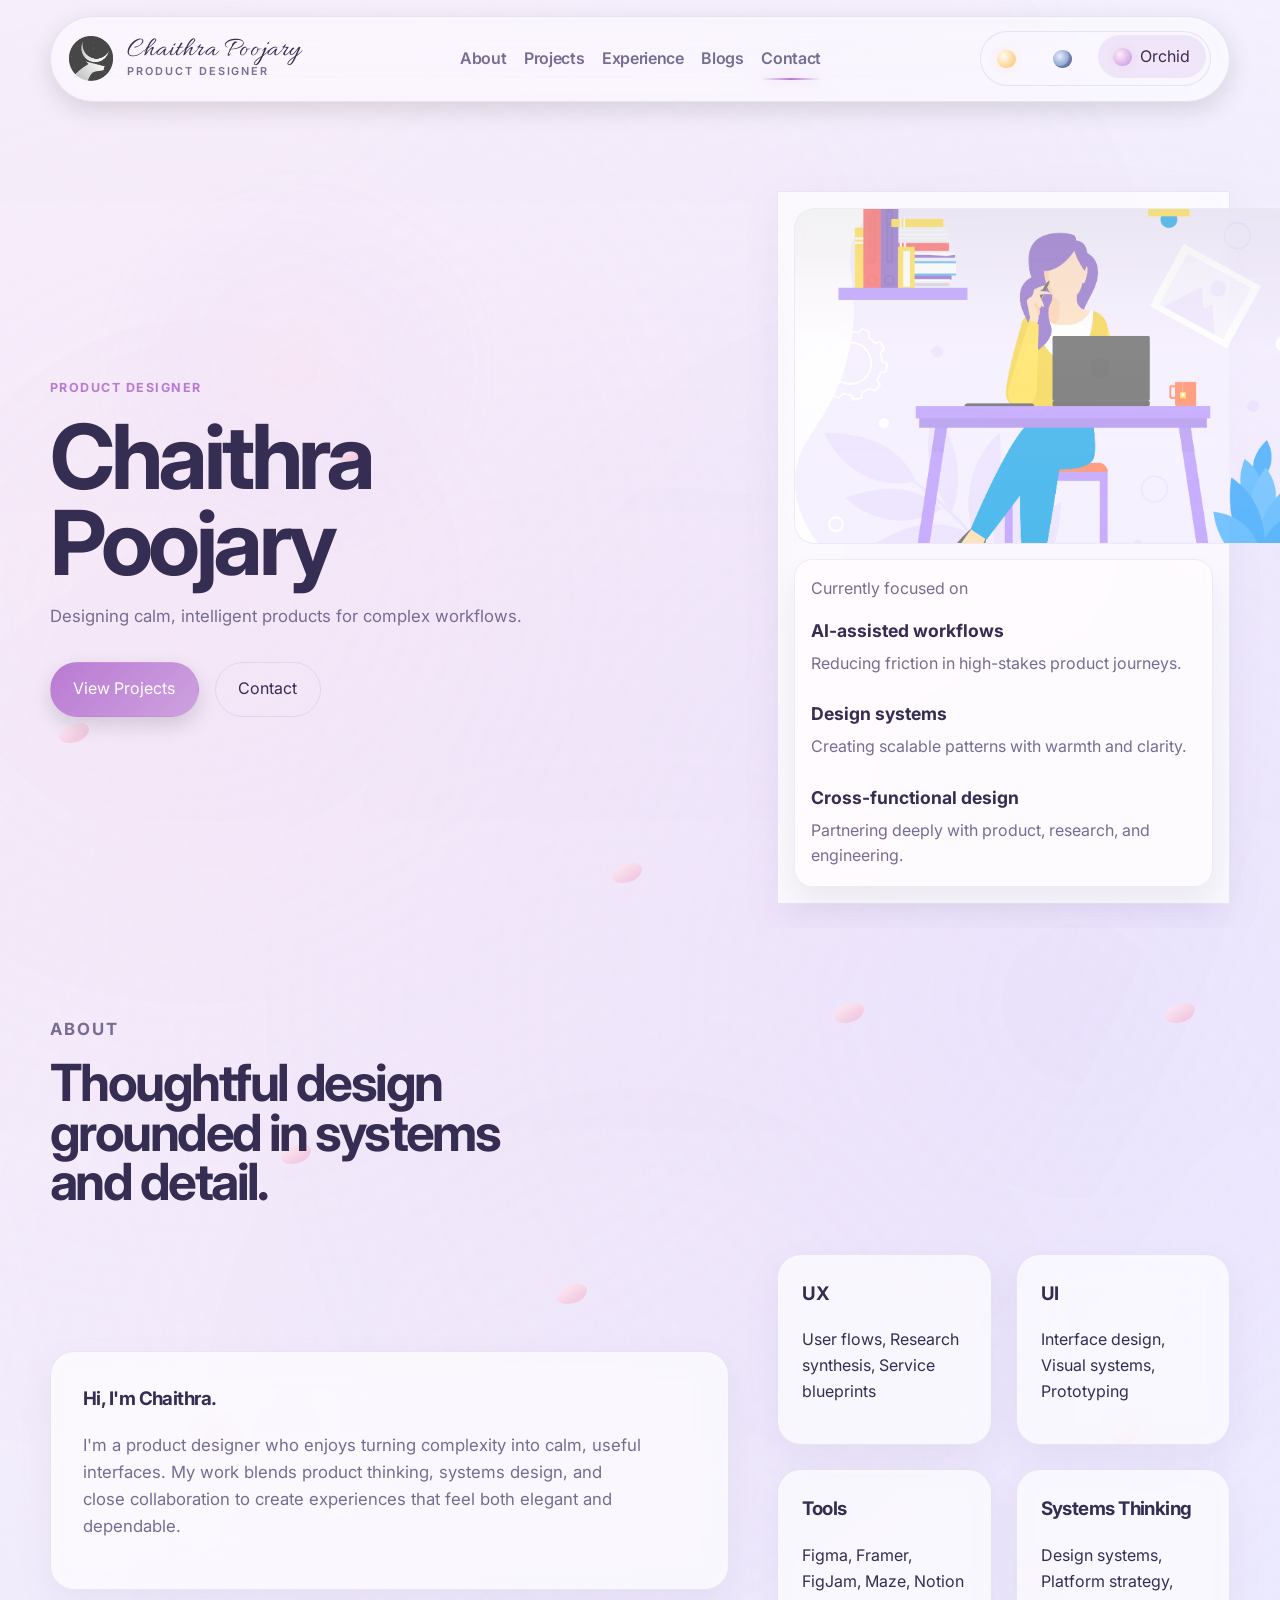
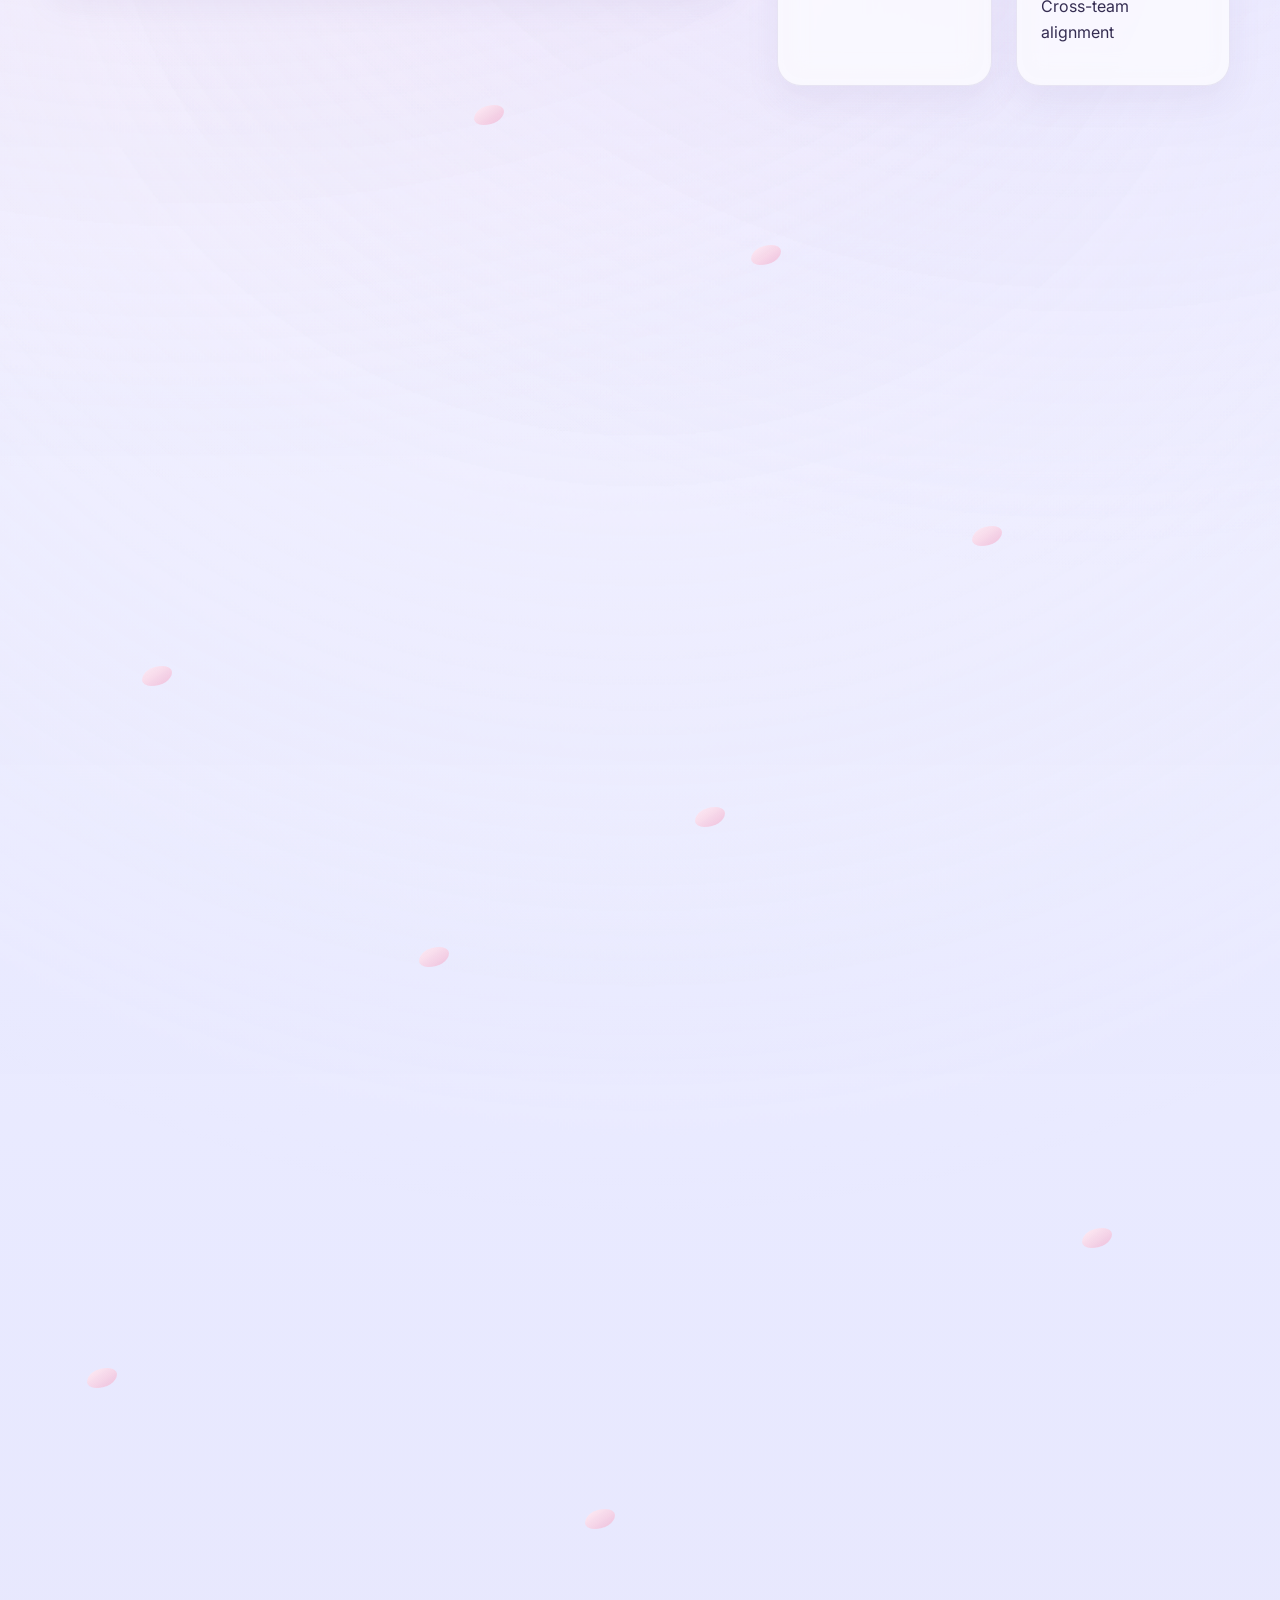
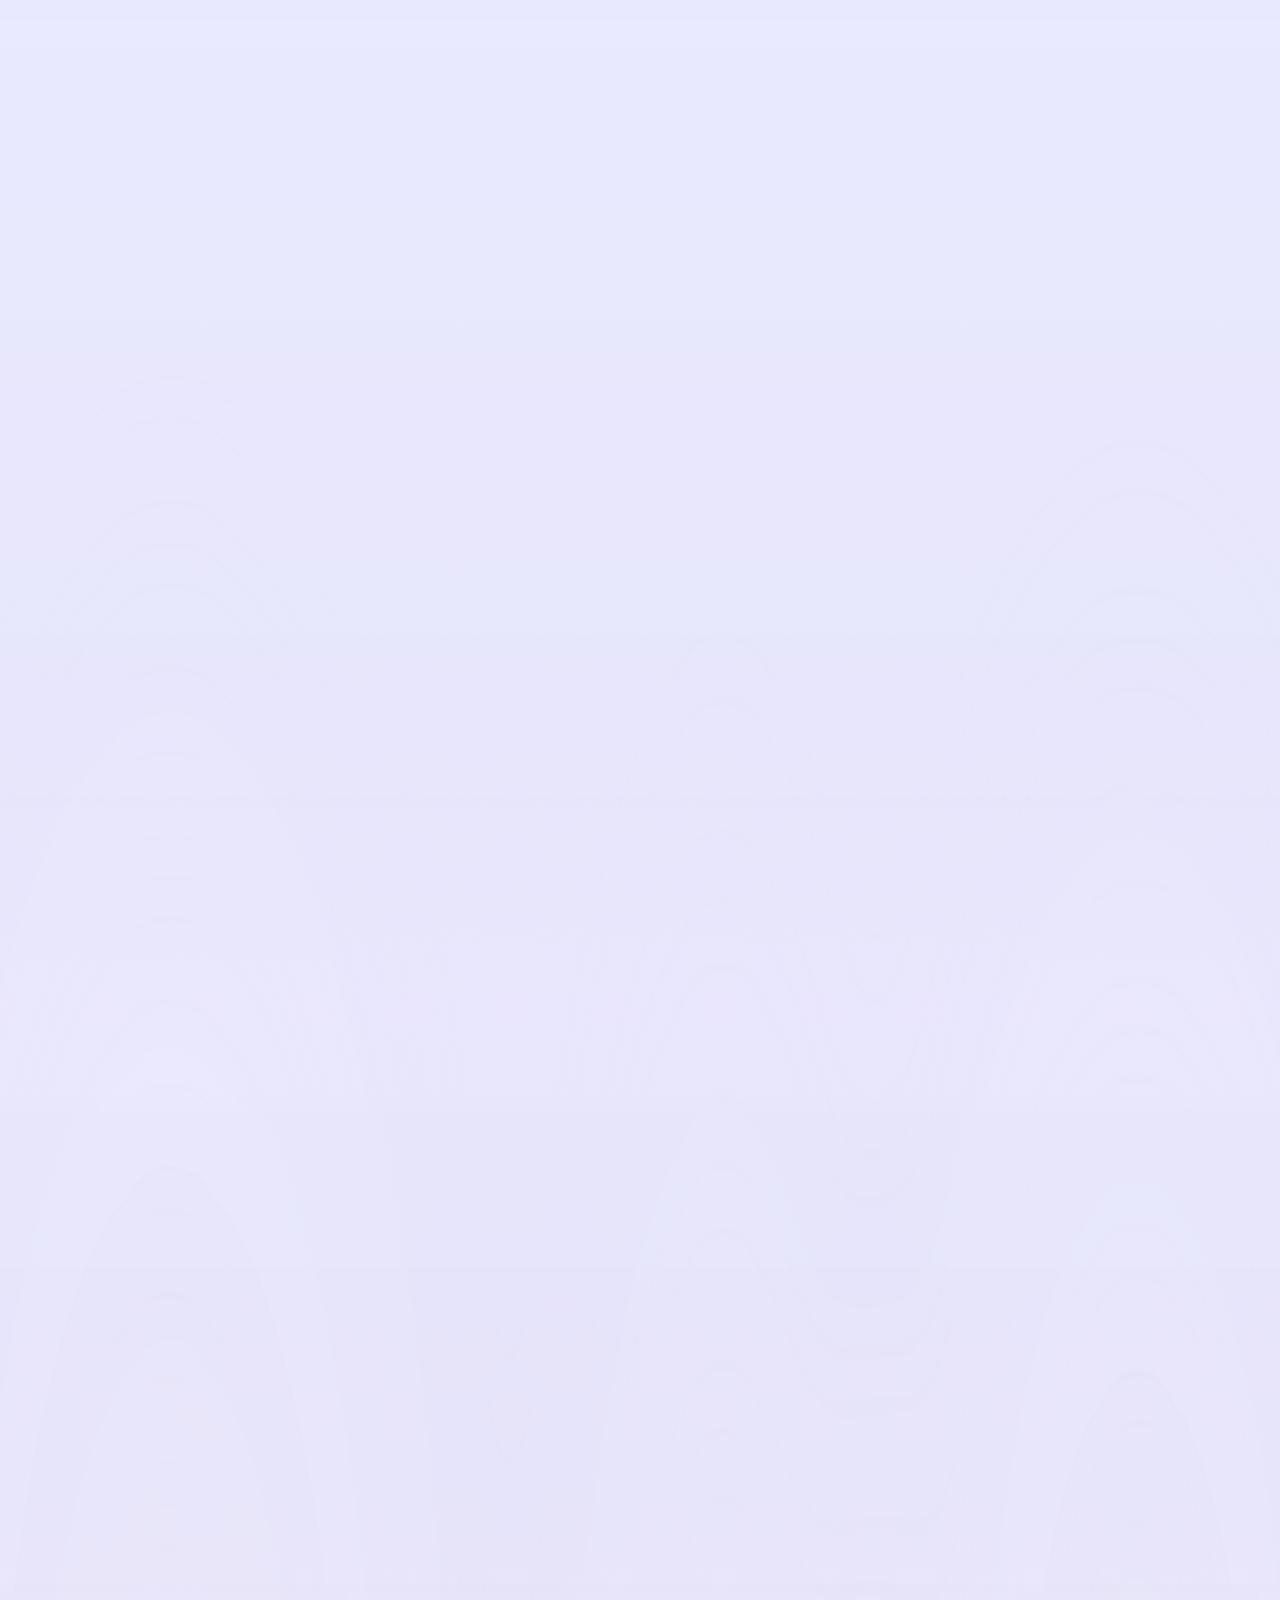
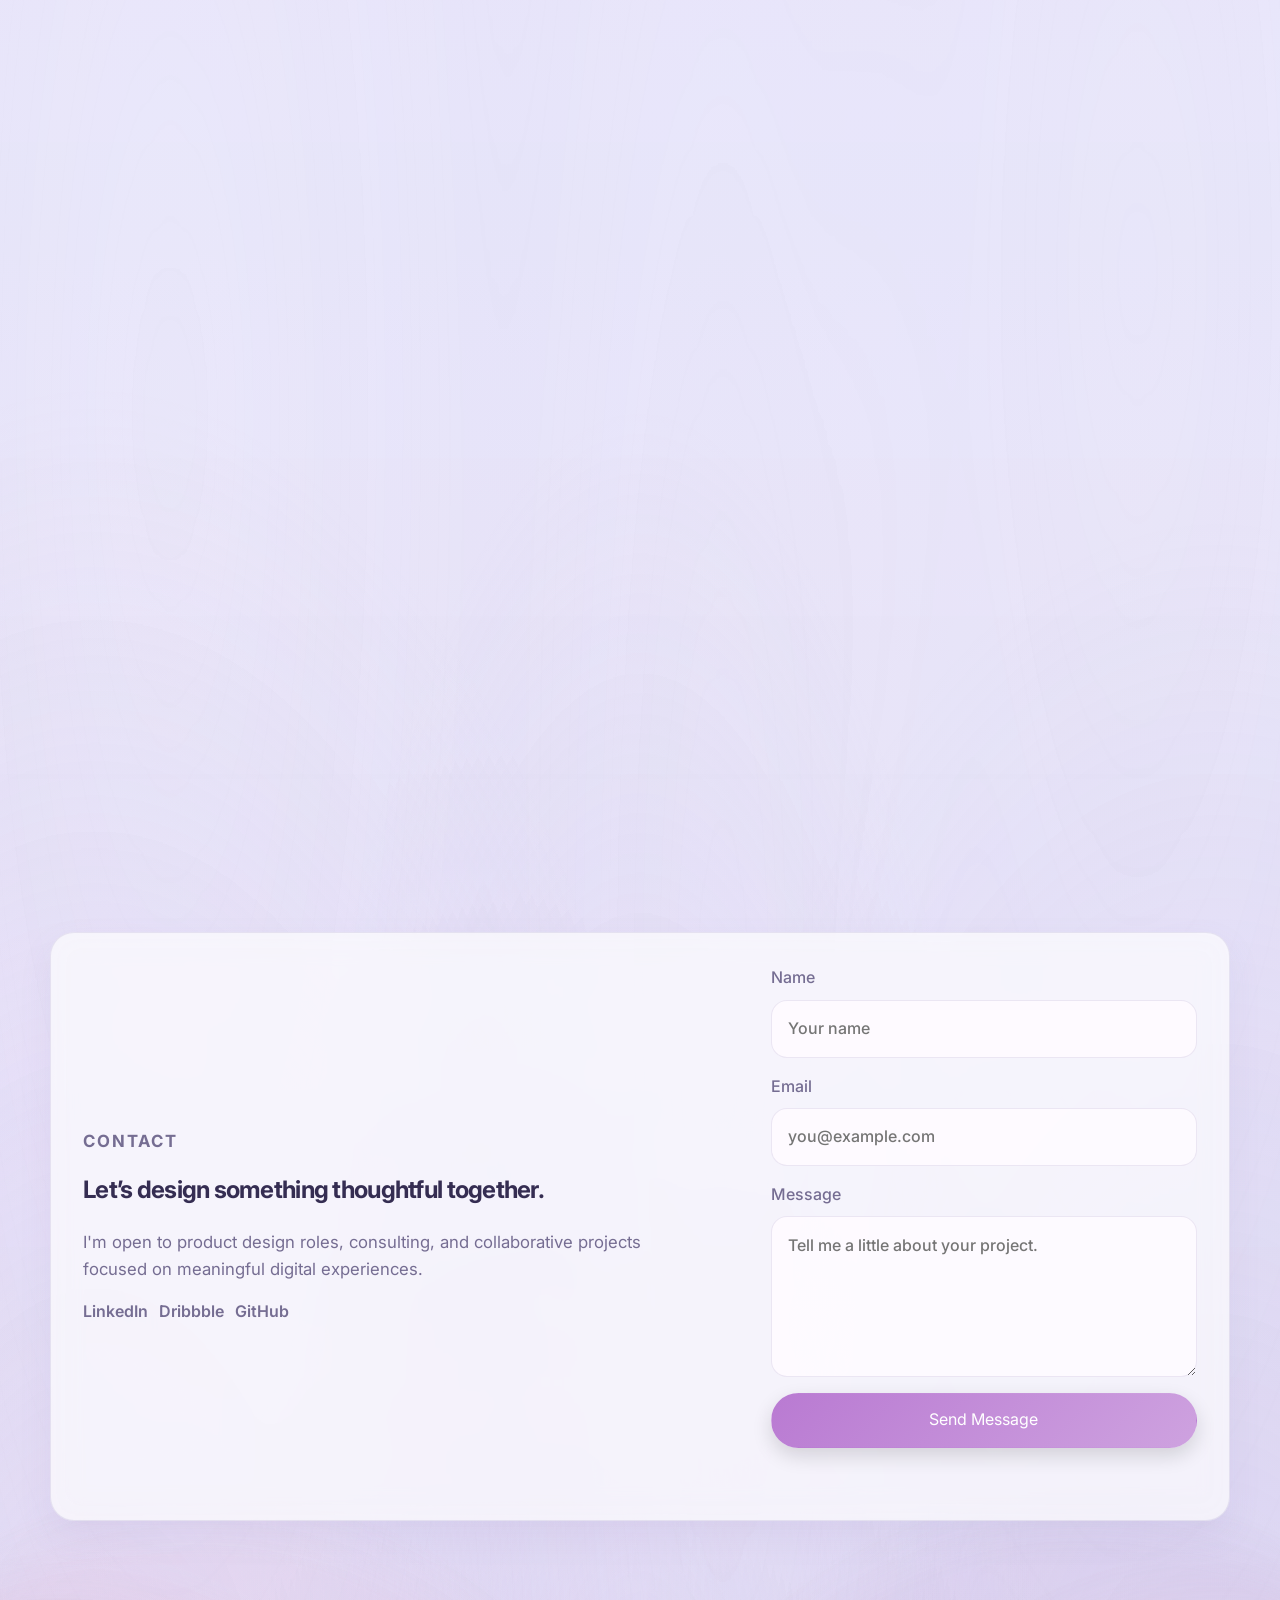
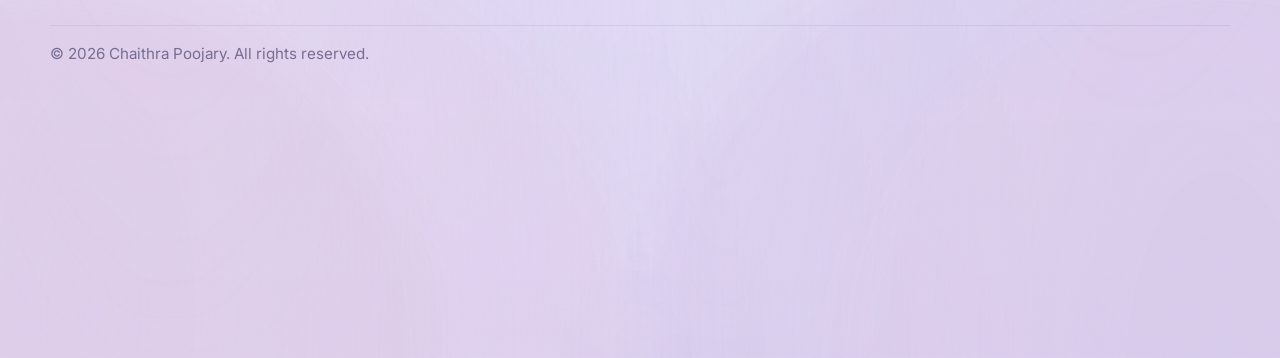
==== commit 5e45a333: "Fix banner image and admin updates" ====
--- a/index.html
+++ b/index.html
@@ -256,6 +256,18 @@
                 <div class="profile-copy">
                   <h3 id="about-heading">Hi, I’m Chaithra.</h3>
                   <p id="about-intro"></p>
+                  <div class="about-actions" id="about-actions" hidden>
+                    <a class="button button-secondary" id="cv-download-link" href="#" download aria-disabled="true">
+                      <span class="button-icon" aria-hidden="true">
+                        <svg viewBox="0 0 20 20" focusable="false">
+                          <path d="M10 3V11"></path>
+                          <path d="M6.8 8.6L10 11.8L13.2 8.6"></path>
+                          <path d="M4 14.5H16"></path>
+                        </svg>
+                      </span>
+                      Download CV
+                    </a>
+                  </div>
                 </div>
               </article>
               <div class="skills-grid" id="skills-grid"></div>
@@ -395,6 +407,54 @@
       </div>
     </div>
 
+    <div class="exclusive-modal cv-modal" id="cv-modal" hidden>
+      <div class="exclusive-modal-backdrop" data-cv-close></div>
+      <div
+        class="exclusive-modal-card glass-card"
+        role="dialog"
+        aria-modal="true"
+        aria-labelledby="cv-modal-title"
+      >
+        <button
+          class="exclusive-modal-close"
+          type="button"
+          data-cv-close
+          aria-label="Close CV dialog"
+        >
+          Close
+        </button>
+        <p class="eyebrow">Download CV</p>
+        <h2 id="cv-modal-title">Share your work details</h2>
+        <p class="exclusive-modal-note">Enter your work email and company name to continue.</p>
+        <form id="cv-access-form" class="exclusive-unlock-form">
+          <label>
+            Your work email
+            <input
+              id="cv-email-input"
+              type="email"
+              name="email"
+              placeholder="name@company.com"
+              required
+            />
+          </label>
+          <label>
+            Company name
+            <input
+              id="cv-company-email-input"
+              type="text"
+              name="companyName"
+              placeholder="Acme Health"
+              required
+            />
+          </label>
+          <div class="exclusive-modal-actions">
+            <button class="button button-primary" type="submit">Download CV</button>
+          </div>
+          <p class="form-status" id="cv-access-status" aria-live="polite"></p>
+        </form>
+      </div>
+    </div>
+
     <script src="./portfolio-data.js"></script>
     <script src="./script.js"></script>
   </body>
--- a/styles.css
+++ b/styles.css
@@ -868,6 +868,7 @@
   display: inline-flex;
   align-items: center;
   justify-content: center;
+  gap: 0.55rem;
   min-height: 3rem;
   padding: 0.85rem 1.4rem;
   border-radius: 999px;
@@ -879,6 +880,29 @@
     box-shadow var(--transition);
 }
 
+.button-icon {
+  width: 1rem;
+  height: 1rem;
+  display: inline-flex;
+  align-items: center;
+  justify-content: center;
+  flex: 0 0 auto;
+}
+
+.button-icon svg {
+  width: 100%;
+  height: 100%;
+  display: block;
+}
+
+.button-icon svg path {
+  fill: none;
+  stroke: currentColor;
+  stroke-width: 1.8;
+  stroke-linecap: round;
+  stroke-linejoin: round;
+}
+
 .button-primary {
   background: linear-gradient(135deg, var(--accent), color-mix(in srgb, var(--accent) 70%, white));
   color: #fff;
@@ -1260,6 +1284,15 @@
 
 .profile-copy {
   max-width: 35rem;
+}
+
+.about-actions {
+  margin-top: 1.15rem;
+}
+
+.about-actions .button.is-disabled {
+  opacity: 0.55;
+  pointer-events: none;
 }
 
 .skills-grid,
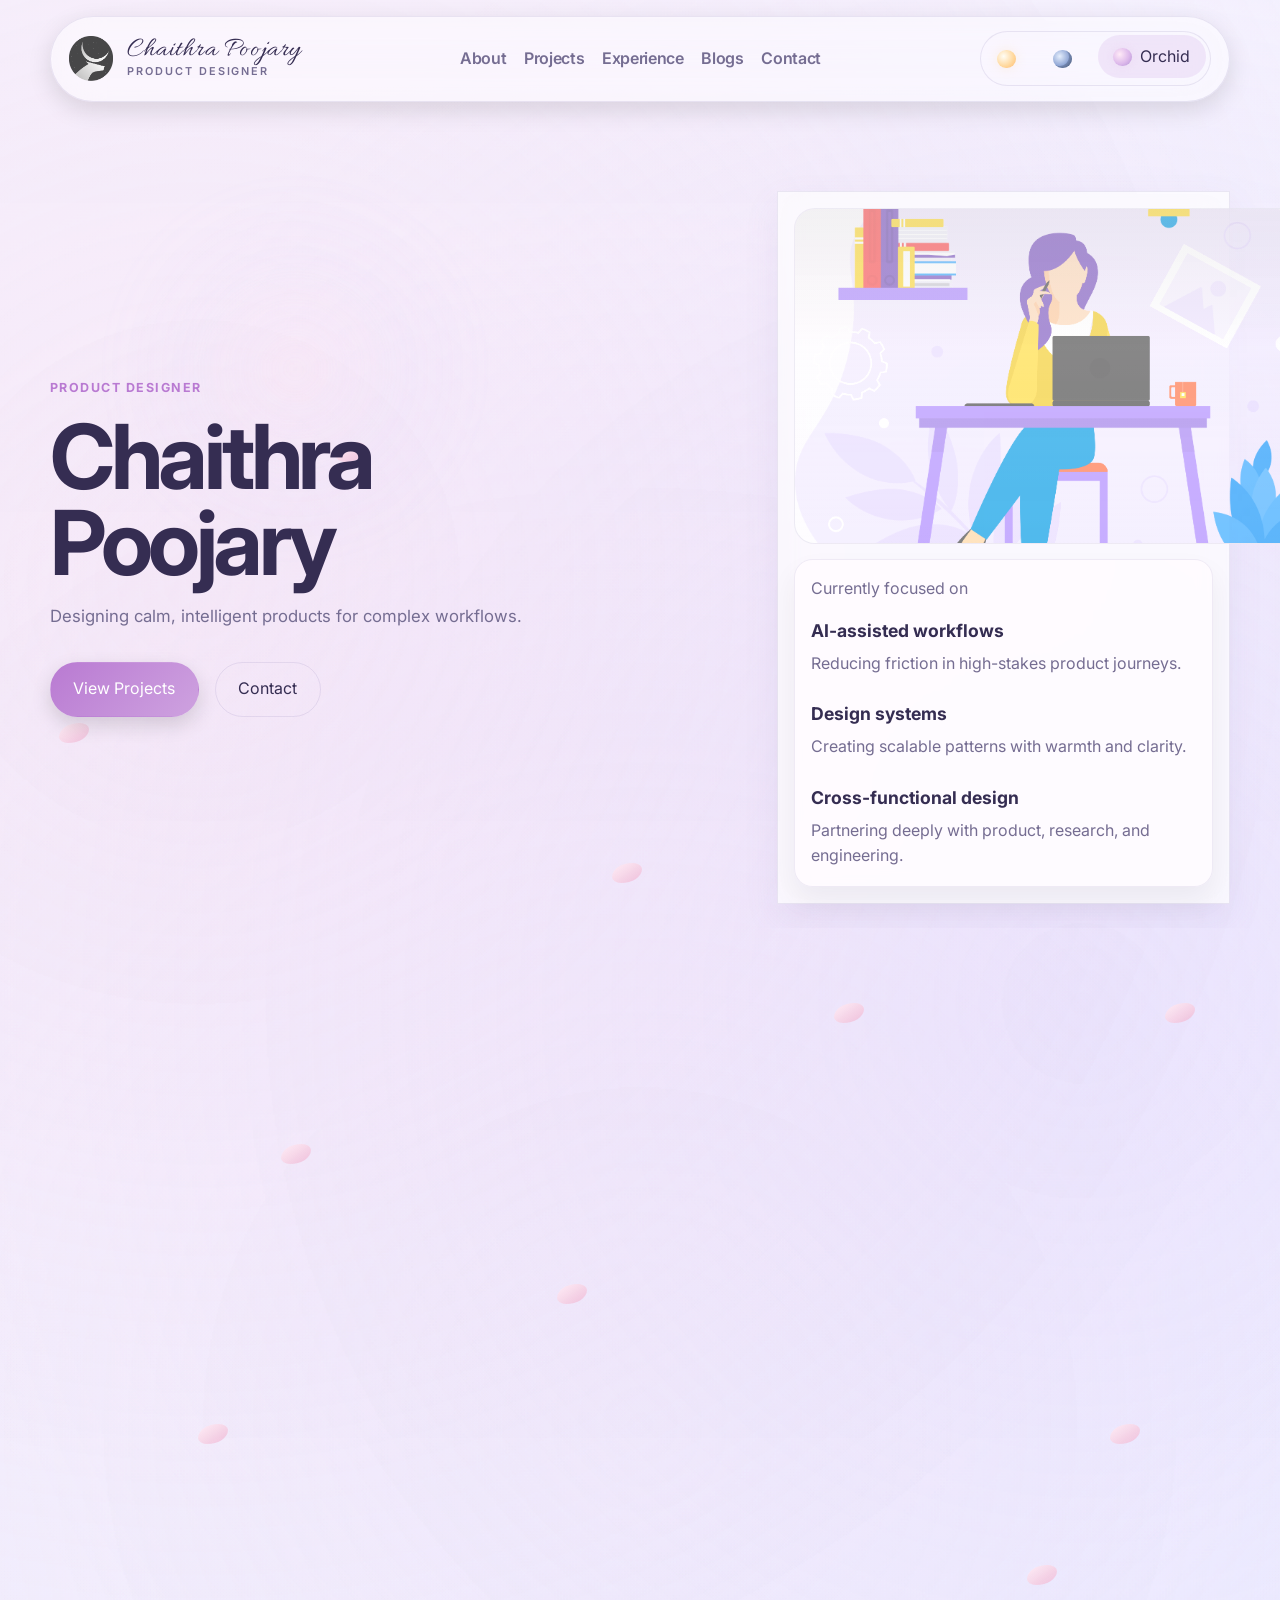
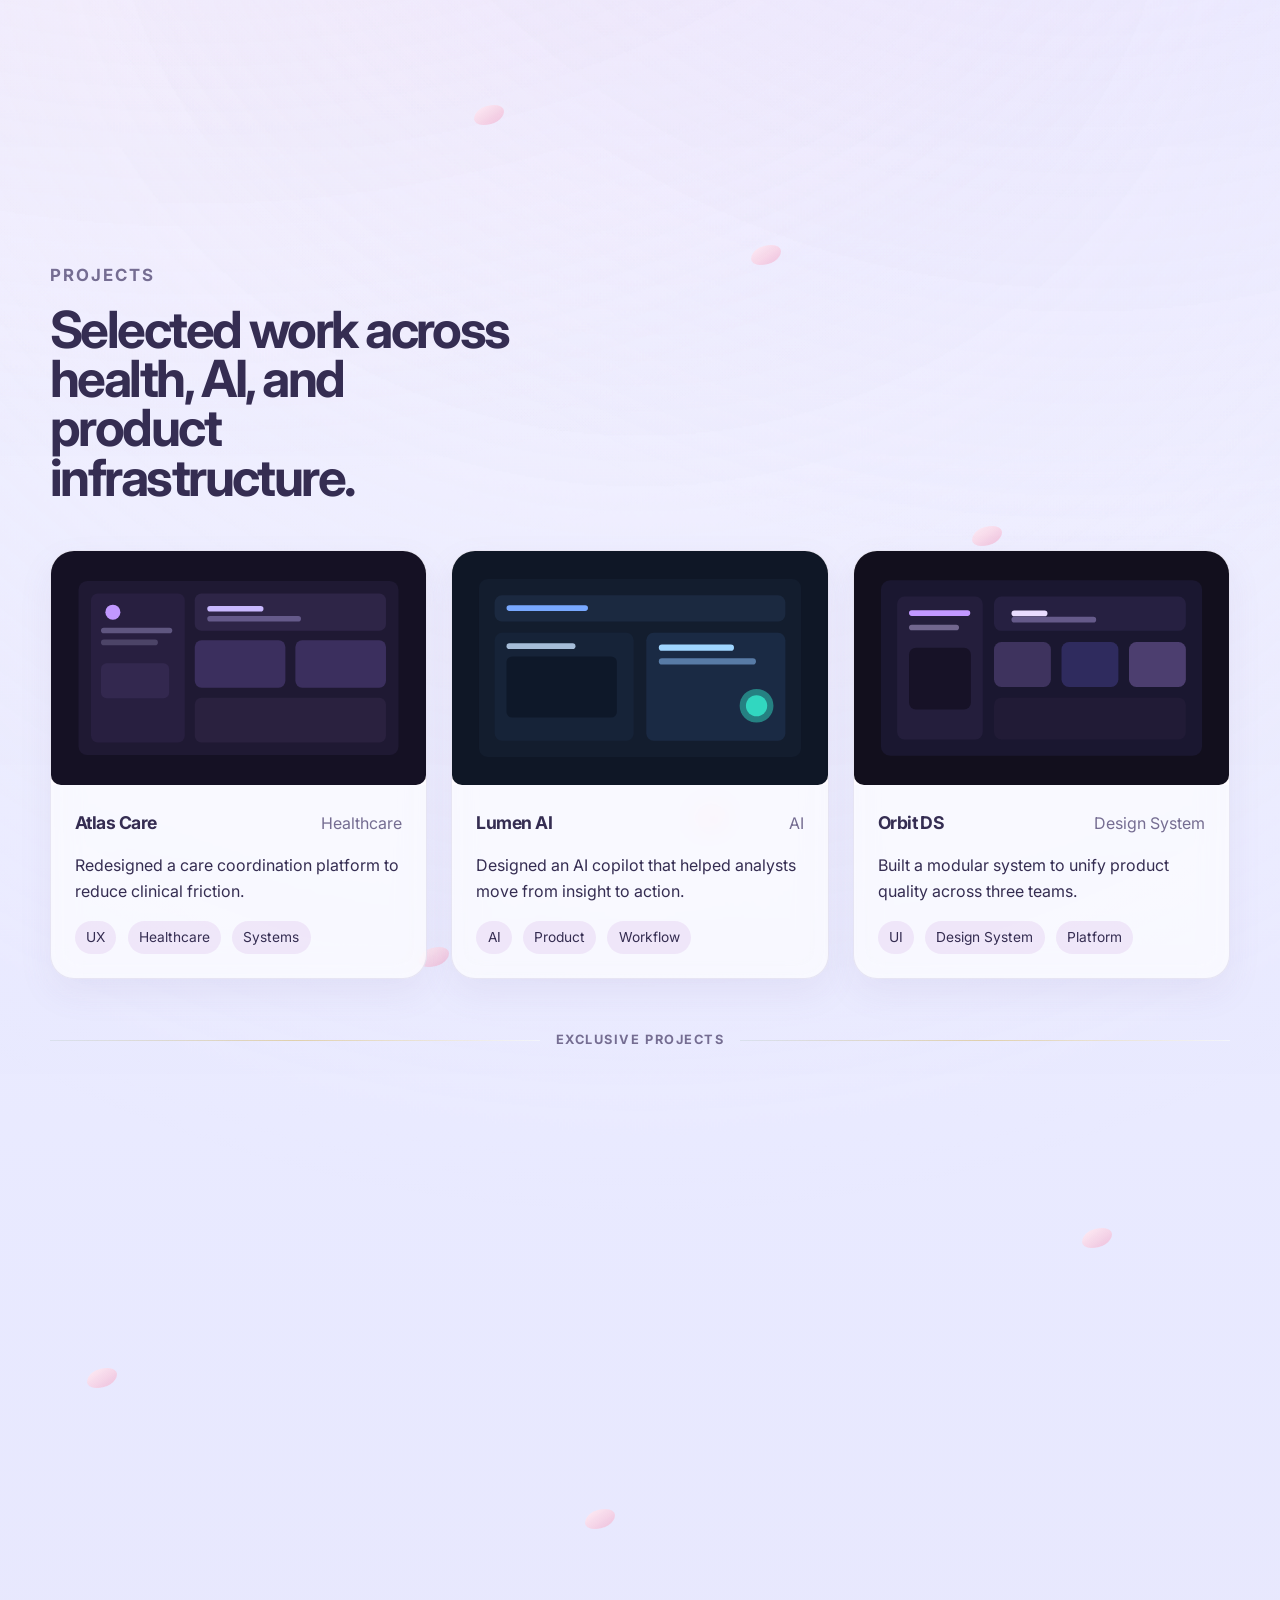
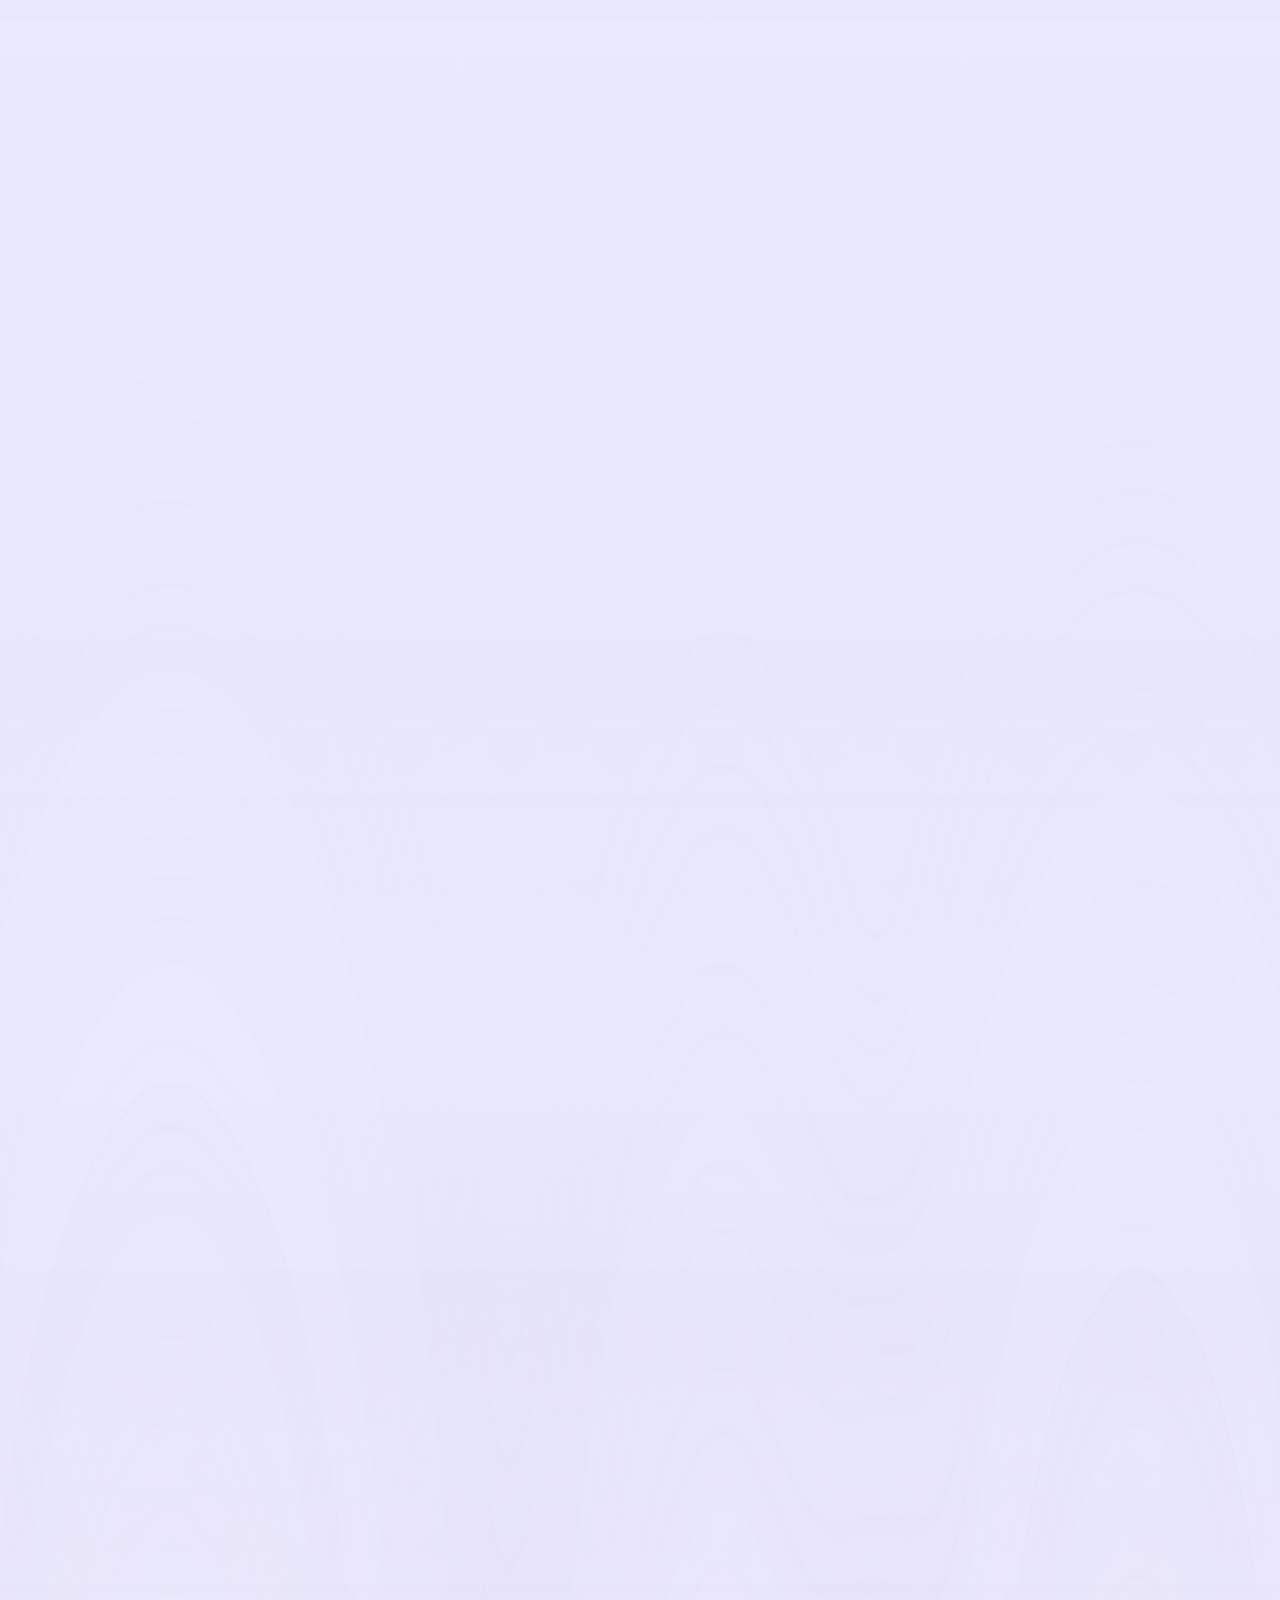
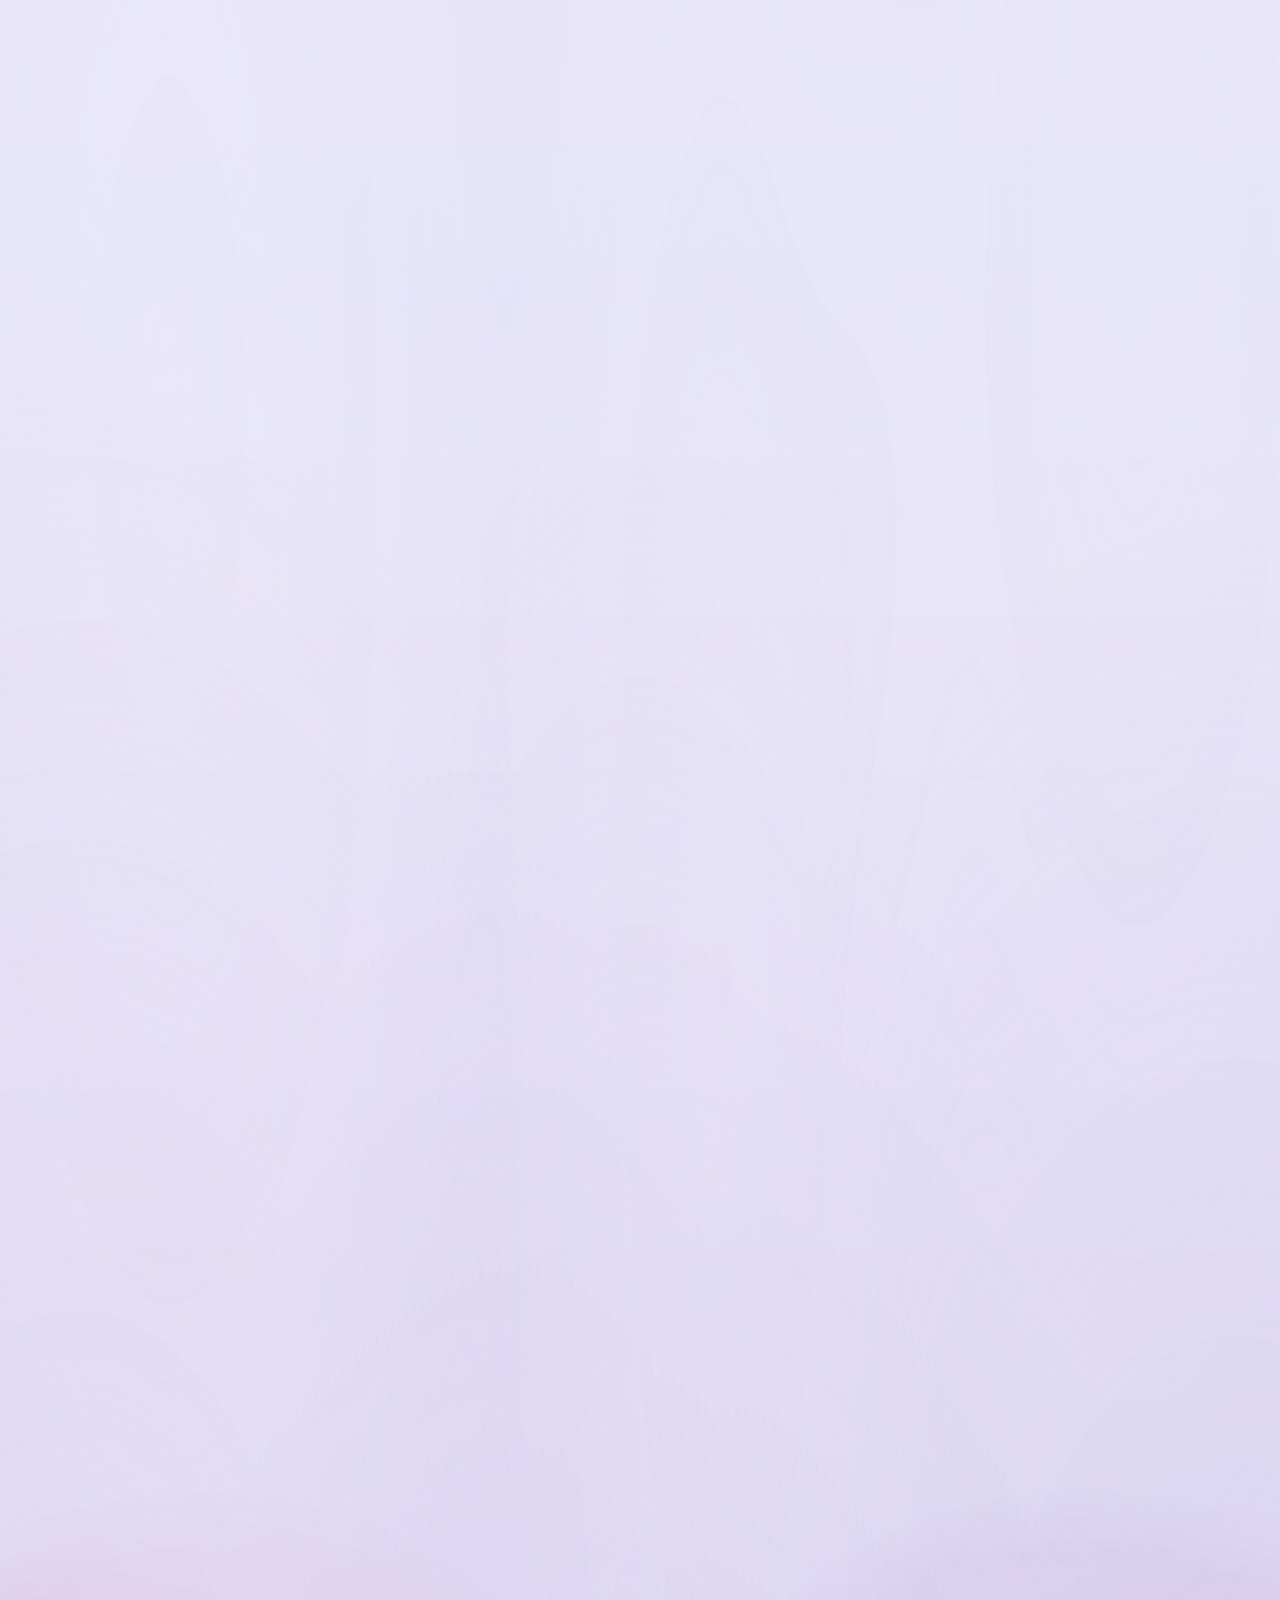
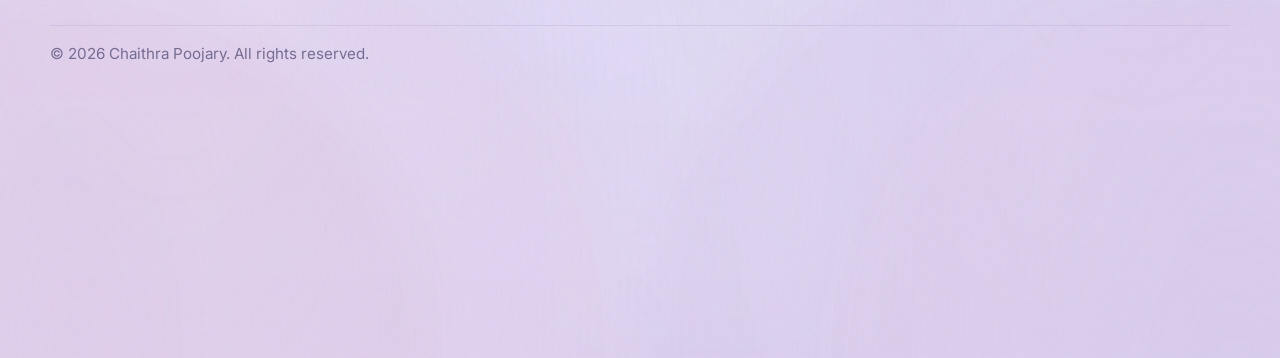
==== commit 832704c8: "Fixed banner content,padding issue" ====
--- a/index.html
+++ b/index.html
@@ -449,6 +449,7 @@
           </label>
           <div class="exclusive-modal-actions">
             <button class="button button-primary" type="submit">Download CV</button>
+            <button class="button button-secondary" type="button" id="cv-skip-button">Skip for now</button>
           </div>
           <p class="form-status" id="cv-access-status" aria-live="polite"></p>
         </form>
--- a/styles.css
+++ b/styles.css
@@ -2179,12 +2179,13 @@
 }
 
 .case-main {
-  padding-top: 3rem;
+  padding-top: 4rem;
 }
 
 .case-hero {
   display: grid;
   gap: var(--space-4);
+  padding-top: 0.75rem;
 }
 
 .case-hero h1 {
@@ -2251,6 +2252,37 @@
   border-radius: 1.15rem;
   padding: 1rem;
   background: color-mix(in srgb, var(--surface) 94%, white);
+}
+
+.case-empathy-card {
+  position: relative;
+  padding-top: 3.2rem;
+}
+
+.case-empathy-icon {
+  position: absolute;
+  top: 1rem;
+  right: 1rem;
+  font-size: 1.35rem;
+}
+
+.case-persona-grid {
+  display: grid;
+  grid-template-columns: repeat(auto-fit, minmax(16rem, 1fr));
+  gap: 1rem;
+}
+
+.case-persona-visual {
+  margin-bottom: 0.9rem;
+  border-radius: 1rem;
+  overflow: hidden;
+  border: 1px solid var(--border);
+}
+
+.case-persona-visual img {
+  width: 100%;
+  aspect-ratio: 4 / 3;
+  object-fit: cover;
 }
 
 .case-empathy-card h3,
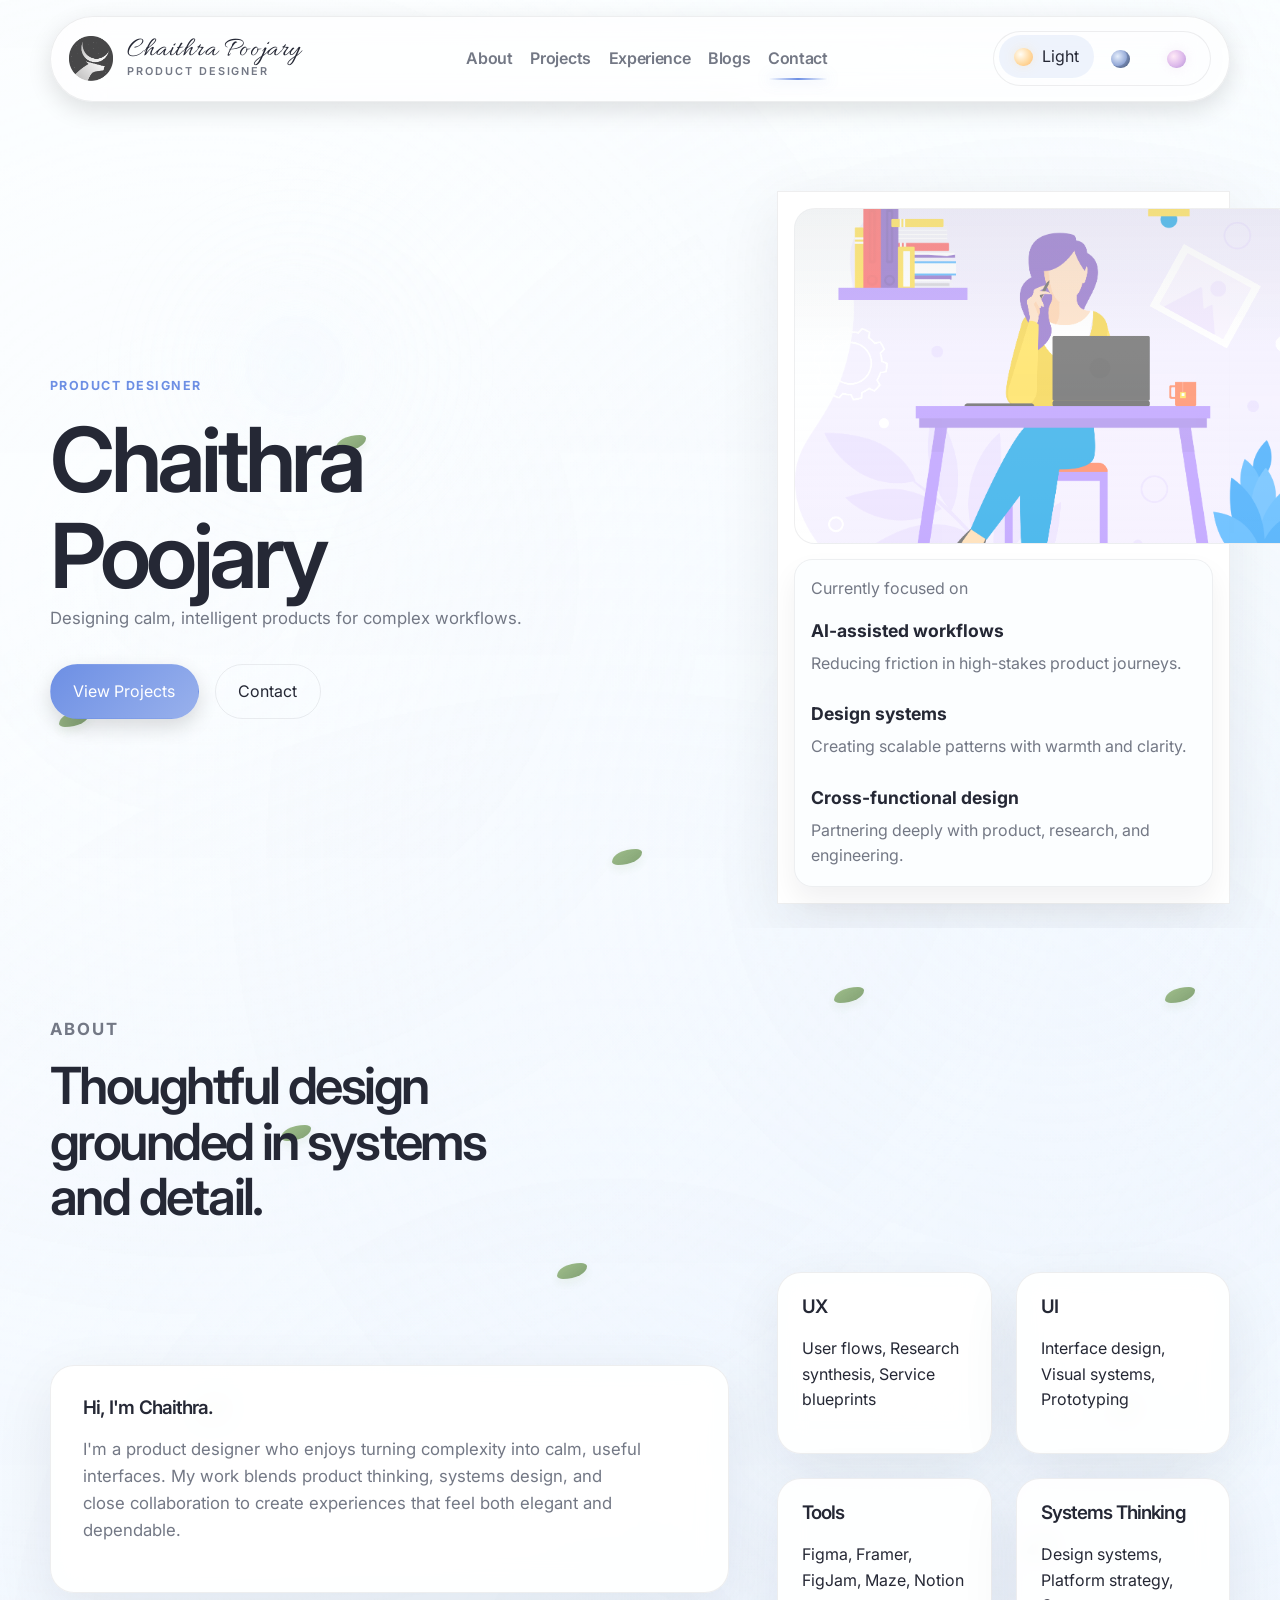
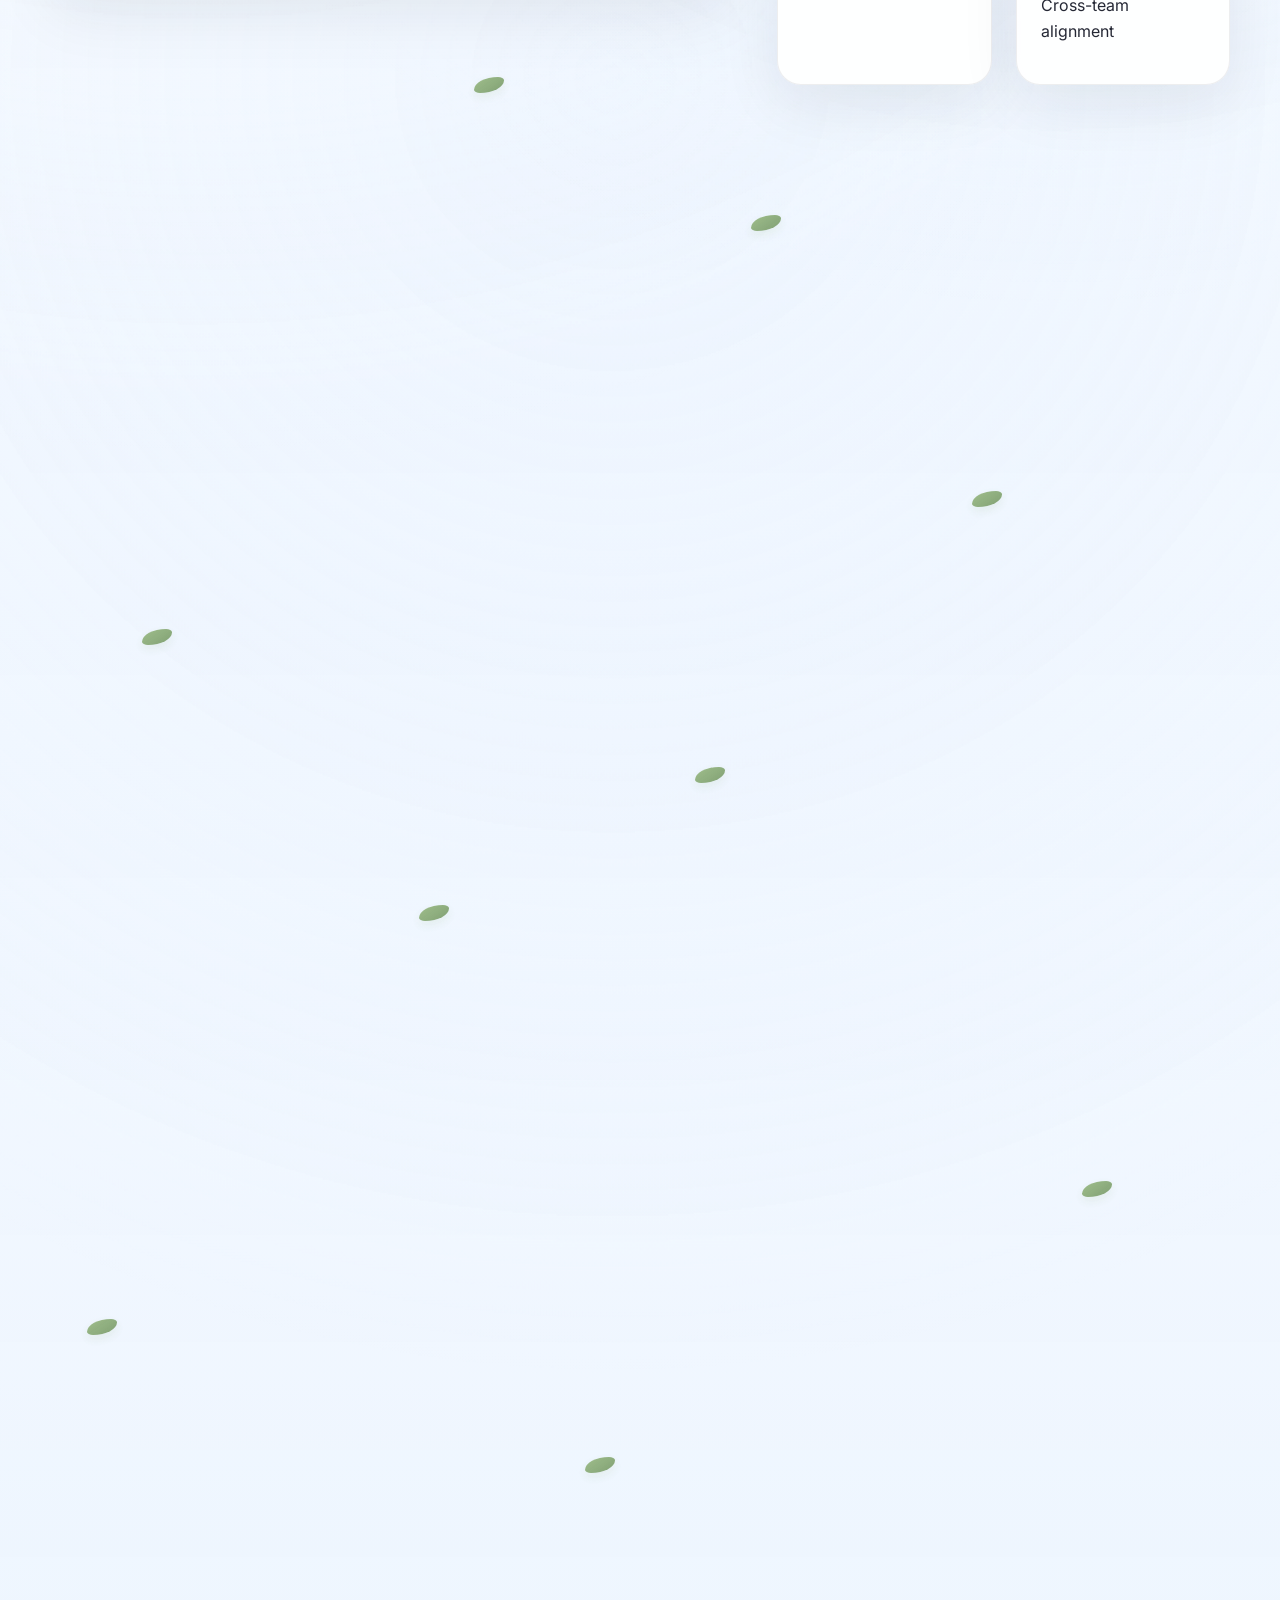
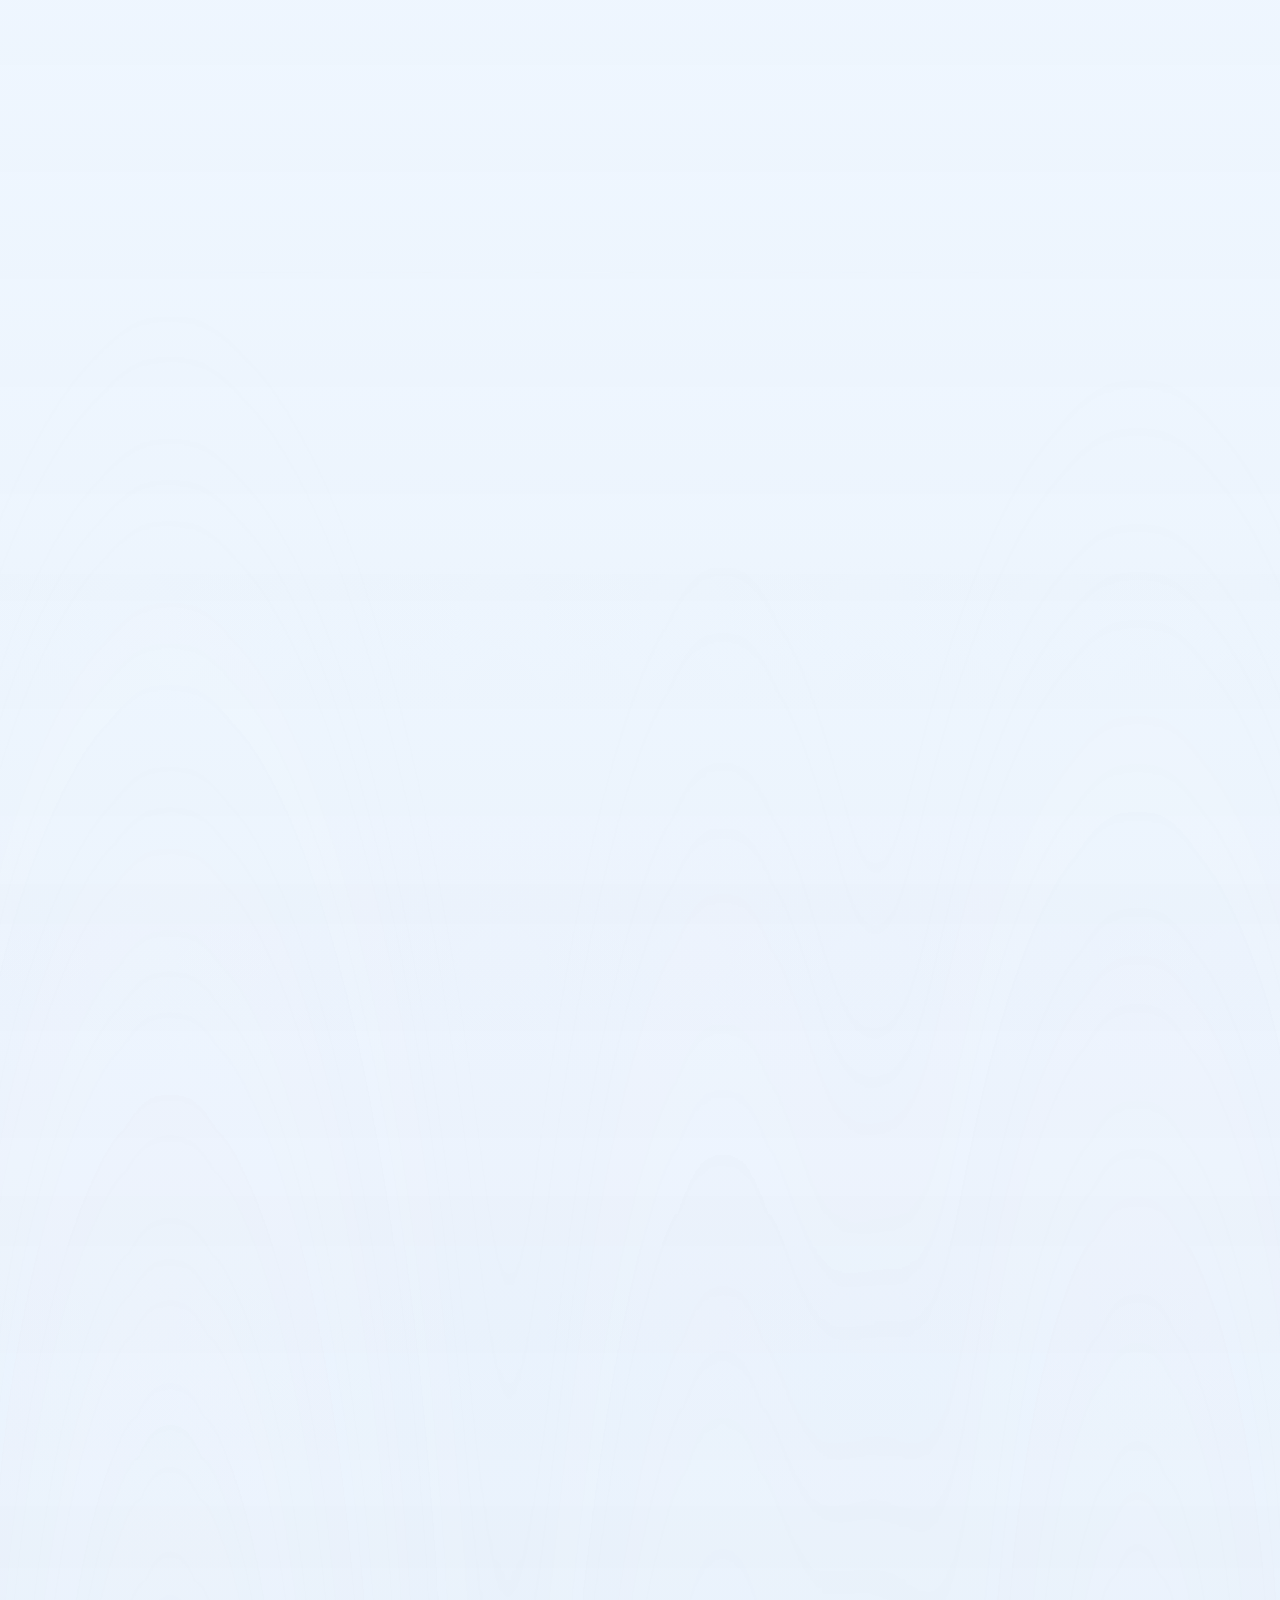
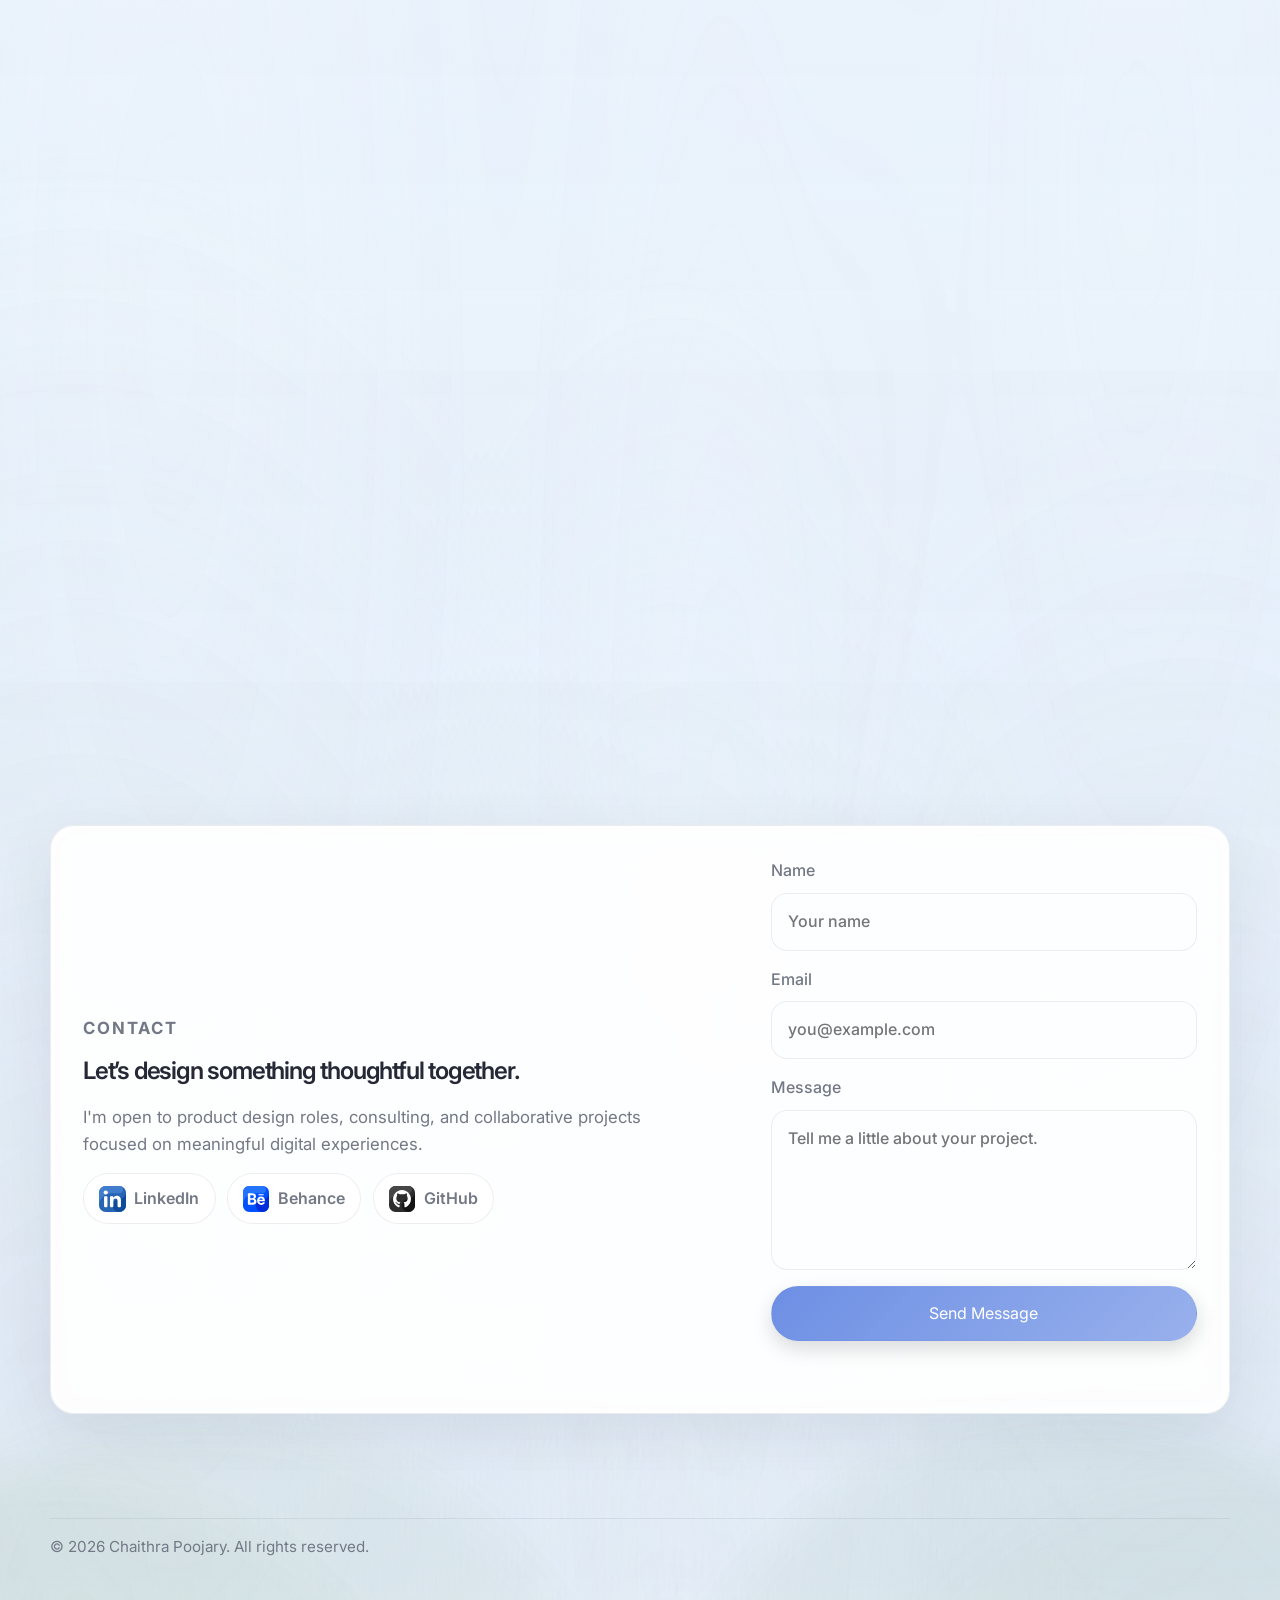
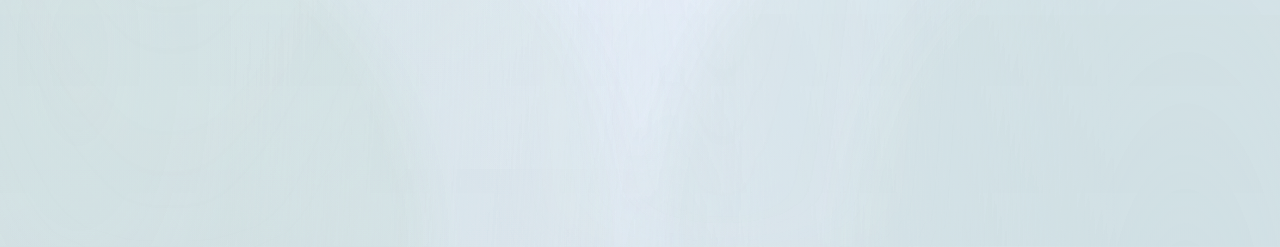
==== commit 38c85292: "Final fixed every big and tested" ====
--- a/index.html
+++ b/index.html
@@ -11,7 +11,7 @@
     <link rel="preconnect" href="https://fonts.googleapis.com" />
     <link rel="preconnect" href="https://fonts.gstatic.com" crossorigin />
     <link
-      href="https://fonts.googleapis.com/css2?family=Inter:wght@400;500;600;700;800&display=swap"
+      href="https://fonts.googleapis.com/css2?family=DM+Sans:wght@400;500;700&family=Inter:wght@400;500;600;700;800&family=Manrope:wght@400;500;600;700;800&family=Outfit:wght@400;500;600;700;800&family=Poppins:wght@400;500;600;700;800&display=swap"
       rel="stylesheet"
     />
     <link
@@ -246,7 +246,7 @@
           <div class="container">
             <div class="section-heading reveal">
               <p class="eyebrow">About</p>
-              <h2>Thoughtful design grounded in systems and detail.</h2>
+              <h2 id="about-section-title">Thoughtful design grounded in systems and detail.</h2>
             </div>
             <div class="about-grid">
               <article class="profile-card glass-card reveal">
@@ -279,7 +279,7 @@
           <div class="container">
             <div class="section-heading reveal">
               <p class="eyebrow">Projects</p>
-              <h2>Selected work across health, AI, and product infrastructure.</h2>
+              <h2 id="projects-section-title">Selected work across health, AI, and product infrastructure.</h2>
             </div>
             <div class="projects-grid" id="projects-grid"></div>
             <div class="exclusive-separator reveal" id="exclusive-separator" hidden>
@@ -306,7 +306,7 @@
           <div class="container">
             <div class="section-heading reveal">
               <p class="eyebrow">Experience</p>
-              <h2>Designing with product teams from concept to scale.</h2>
+              <h2 id="experience-section-title">Designing with product teams from concept to scale.</h2>
             </div>
             <div class="journey reveal" id="experience-list"></div>
           </div>
@@ -316,7 +316,7 @@
           <div class="container">
             <div class="section-heading reveal">
               <p class="eyebrow">Blogs</p>
-              <h2>Writing on design clarity, systems, and the shape of AI products.</h2>
+              <h2 id="blogs-section-title">Writing on design clarity, systems, and the shape of AI products.</h2>
             </div>
             <div class="blog-list" id="blog-list"></div>
           </div>
@@ -327,7 +327,7 @@
             <div class="contact-panel glass-card reveal">
               <div class="contact-copy">
                 <p class="eyebrow">Contact</p>
-                <h2>Let’s design something thoughtful together.</h2>
+                <h2 id="contact-section-title">Let’s design something thoughtful together.</h2>
                 <p id="contact-copy">
                   I’m open to product design roles, consulting, and collaborative projects
                   focused on meaningful digital experiences.
--- a/styles.css
+++ b/styles.css
@@ -1,6 +1,15 @@
 :root {
   --font-sans: "Inter", "Segoe UI", "Helvetica Neue", Arial, sans-serif;
+  --font-display: "Inter", "Segoe UI", "Helvetica Neue", Arial, sans-serif;
   --font-signature: "Allura", cursive;
+  --body-letter-spacing: 0em;
+  --body-word-spacing: 0em;
+  --heading-letter-spacing: -0.05em;
+  --heading-word-spacing: 0em;
+  --heading-line-height: 1.08;
+  --heading-font-weight: 600;
+  --body-line-height: 1.6;
+  --paragraph-spacing: 1rem;
   --space-1: 0.5rem;
   --space-2: 1rem;
   --space-3: 1.5rem;
@@ -82,13 +91,38 @@
   font-family: var(--font-sans);
   background: var(--gradient-main);
   color: var(--text);
-  line-height: 1.6;
+  line-height: var(--body-line-height);
+  letter-spacing: var(--body-letter-spacing);
+  word-spacing: var(--body-word-spacing);
   overflow-x: hidden;
   transition:
     background var(--transition),
     color var(--transition),
     opacity 360ms ease,
     transform 360ms ease;
+}
+
+h1,
+h2,
+h3,
+h4,
+.project-topline h3,
+.blog-post-hero h1,
+.blog-card h3,
+.journey-node h3,
+.case-content h2,
+.case-empathy-card h3,
+.case-persona-card h3,
+.case-persona-card h4,
+.exclusive-projects-head h3,
+.contact-copy h2,
+.profile-copy h3,
+.skill-card h3 {
+  font-family: var(--font-display);
+  letter-spacing: var(--heading-letter-spacing) !important;
+  word-spacing: var(--heading-word-spacing) !important;
+  line-height: var(--heading-line-height) !important;
+  font-weight: var(--heading-font-weight) !important;
 }
 
 body::before {
@@ -117,6 +151,35 @@
 input,
 textarea {
   font: inherit;
+}
+
+p,
+li,
+dd,
+input,
+textarea,
+button {
+  letter-spacing: var(--body-letter-spacing);
+  word-spacing: var(--body-word-spacing);
+}
+
+p {
+  margin-top: 0;
+  margin-bottom: var(--paragraph-spacing);
+}
+
+.hero-text,
+.profile-copy p,
+.contact-copy p,
+.blog-card-body p,
+.journey-node-card p,
+.case-content p,
+.case-empathy-card p,
+.case-persona-card p,
+.blog-post-content p,
+.blog-post-summary,
+.metric-stack p {
+  margin-bottom: var(--paragraph-spacing);
 }
 
 .container {
@@ -817,8 +880,6 @@
 .section-heading h2,
 .case-hero h1 {
   margin: 0;
-  letter-spacing: -0.05em;
-  line-height: 0.96;
 }
 
 .hero-copy h1 {
@@ -846,6 +907,22 @@
   color: var(--muted);
   font-size: clamp(0.98rem, 1.5vw, 1.05rem);
   max-width: 56ch;
+}
+
+.hero-text:last-child,
+.section-heading p:last-child,
+.profile-copy p:last-child,
+.contact-copy p:last-child,
+.case-intro:last-child,
+.blog-card-body p:last-child,
+.journey-node-card p:last-child,
+.case-empathy-card p:last-child,
+.case-persona-card p:last-child,
+.case-content p:last-child,
+.blog-post-content p:last-child,
+.blog-post-summary:last-child,
+.metric-stack p:last-child {
+  margin-bottom: 0;
 }
 
 .eyebrow {
@@ -1314,7 +1391,6 @@
 .profile-copy h3,
 .contact-copy h2 {
   margin-top: 0;
-  letter-spacing: -0.03em;
 }
 
 .projects-grid {
@@ -1328,6 +1404,19 @@
     transform var(--transition),
     box-shadow var(--transition),
     border-color var(--transition);
+}
+
+.project-thumb-empty {
+  min-height: 14.5rem;
+  display: grid;
+  place-items: center;
+  background:
+    linear-gradient(180deg, color-mix(in srgb, var(--surface) 96%, white), var(--surface));
+  border-bottom: 1px solid var(--border);
+  color: var(--muted);
+  font-size: 0.92rem;
+  letter-spacing: 0.04em;
+  text-transform: uppercase;
 }
 
 .project-card:hover {
@@ -1645,7 +1734,6 @@
 
 .project-topline h3 {
   margin: 0;
-  letter-spacing: -0.03em;
 }
 
 .tag-row,
@@ -1653,6 +1741,57 @@
   display: flex;
   flex-wrap: wrap;
   gap: 0.7rem;
+}
+
+.social-link-chip {
+  display: inline-flex;
+  align-items: center;
+  gap: 0.55rem;
+  padding: 0.7rem 0.95rem;
+  border-radius: 999px;
+  border: 1px solid var(--border);
+  background: color-mix(in srgb, var(--surface) 92%, transparent);
+  color: var(--muted);
+  transition:
+    color var(--transition),
+    border-color var(--transition),
+    background var(--transition),
+    transform var(--transition),
+    box-shadow var(--transition);
+}
+
+.social-link-chip:hover {
+  color: var(--text);
+  border-color: color-mix(in srgb, var(--accent) 22%, var(--border));
+  background: color-mix(in srgb, var(--accent-soft) 55%, var(--surface));
+  transform: translateY(-1px);
+  box-shadow: 0 10px 20px rgba(10, 10, 18, 0.08);
+}
+
+.social-link-icon {
+  width: 1.65rem;
+  height: 1.65rem;
+  display: inline-flex;
+  align-items: center;
+  justify-content: center;
+  flex: 0 0 auto;
+}
+
+.social-link-icon svg {
+  width: 100%;
+  height: 100%;
+  display: block;
+}
+
+.social-link-icon img {
+  width: 100%;
+  height: 100%;
+  object-fit: contain;
+  display: block;
+}
+
+.social-link-label {
+  font-weight: 600;
 }
 
 .tag-row span {
@@ -1800,12 +1939,14 @@
 }
 
 .journey-node-card {
-  padding: 1.35rem 1.4rem;
+  padding: 1.55rem 1.55rem 1.45rem;
   border-radius: 1.4rem;
   background: var(--surface);
   border: 1px solid var(--border);
   box-shadow: var(--card-shadow);
   backdrop-filter: blur(18px);
+  display: grid;
+  gap: 0.85rem;
   transition:
     transform var(--transition),
     background var(--transition),
@@ -1813,14 +1954,14 @@
 }
 
 .journey-node:hover .journey-node-card {
-  transform: scale(1.03);
-  box-shadow: 0 12px 28px rgba(10, 10, 18, 0.12);
+  transform: translateY(-2px) scale(1.02);
+  box-shadow: 0 14px 32px rgba(10, 10, 18, 0.1);
 }
 
 .journey-node-header {
   display: flex;
-  align-items: center;
-  gap: 0.9rem;
+  align-items: flex-start;
+  gap: 1rem;
 }
 
 .journey-company-logo {
@@ -1832,6 +1973,14 @@
   background: color-mix(in srgb, var(--accent) 8%, var(--surface-strong));
   border: 1px solid color-mix(in srgb, var(--accent) 12%, var(--border));
   color: var(--text);
+  overflow: hidden;
+}
+
+.journey-company-logo img {
+  width: 72%;
+  height: 72%;
+  object-fit: contain;
+  display: block;
 }
 
 .journey-company-logo svg {
@@ -1861,20 +2010,31 @@
 .journey-node h3 {
   font-size: 1.08rem;
   letter-spacing: -0.03em;
+  line-height: 1.2;
+  font-weight: 700;
+  color: var(--text);
 }
 
 .journey-node-meta {
   margin-top: 0.25rem;
+  line-height: 1.4;
+  font-weight: 500;
+  font-size: 0.94rem;
+  letter-spacing: 0;
   color: var(--muted);
 }
 
 .journey-node-duration {
-  margin-top: 0.85rem;
   color: var(--text);
   font-size: 0.84rem;
   font-weight: 600;
   letter-spacing: 0.05em;
   text-transform: uppercase;
+  line-height: 1.35;
+}
+
+.journey-node-description {
+  line-height: 1.58;
 }
 
 .journey-node-description {
@@ -2052,9 +2212,8 @@
   text-decoration-color: currentColor;
 }
 
-.social-links a {
-  color: var(--muted);
-  font-weight: 600;
+.social-links[hidden] {
+  display: none;
 }
 
 .reveal {
@@ -2289,7 +2448,6 @@
 .case-persona-card h3,
 .case-persona-card h4 {
   margin: 0 0 0.5rem;
-  letter-spacing: -0.03em;
 }
 
 .case-persona-role {
@@ -2380,8 +2538,6 @@
 .blog-post-hero h1 {
   margin: 0;
   font-size: clamp(2.6rem, 6vw, 4.8rem);
-  line-height: 0.96;
-  letter-spacing: -0.05em;
 }
 
 .blog-post-summary {
@@ -2436,10 +2592,18 @@
 }
 
 .case-cover {
+  width: min(100%, 52rem);
+  margin-inline: auto;
   border-radius: var(--radius-xl);
   overflow: hidden;
   border: 1px solid var(--border);
   box-shadow: var(--card-shadow);
+}
+
+.case-cover img {
+  width: 100%;
+  max-height: 26rem;
+  object-fit: cover;
 }
 
 .back-link {
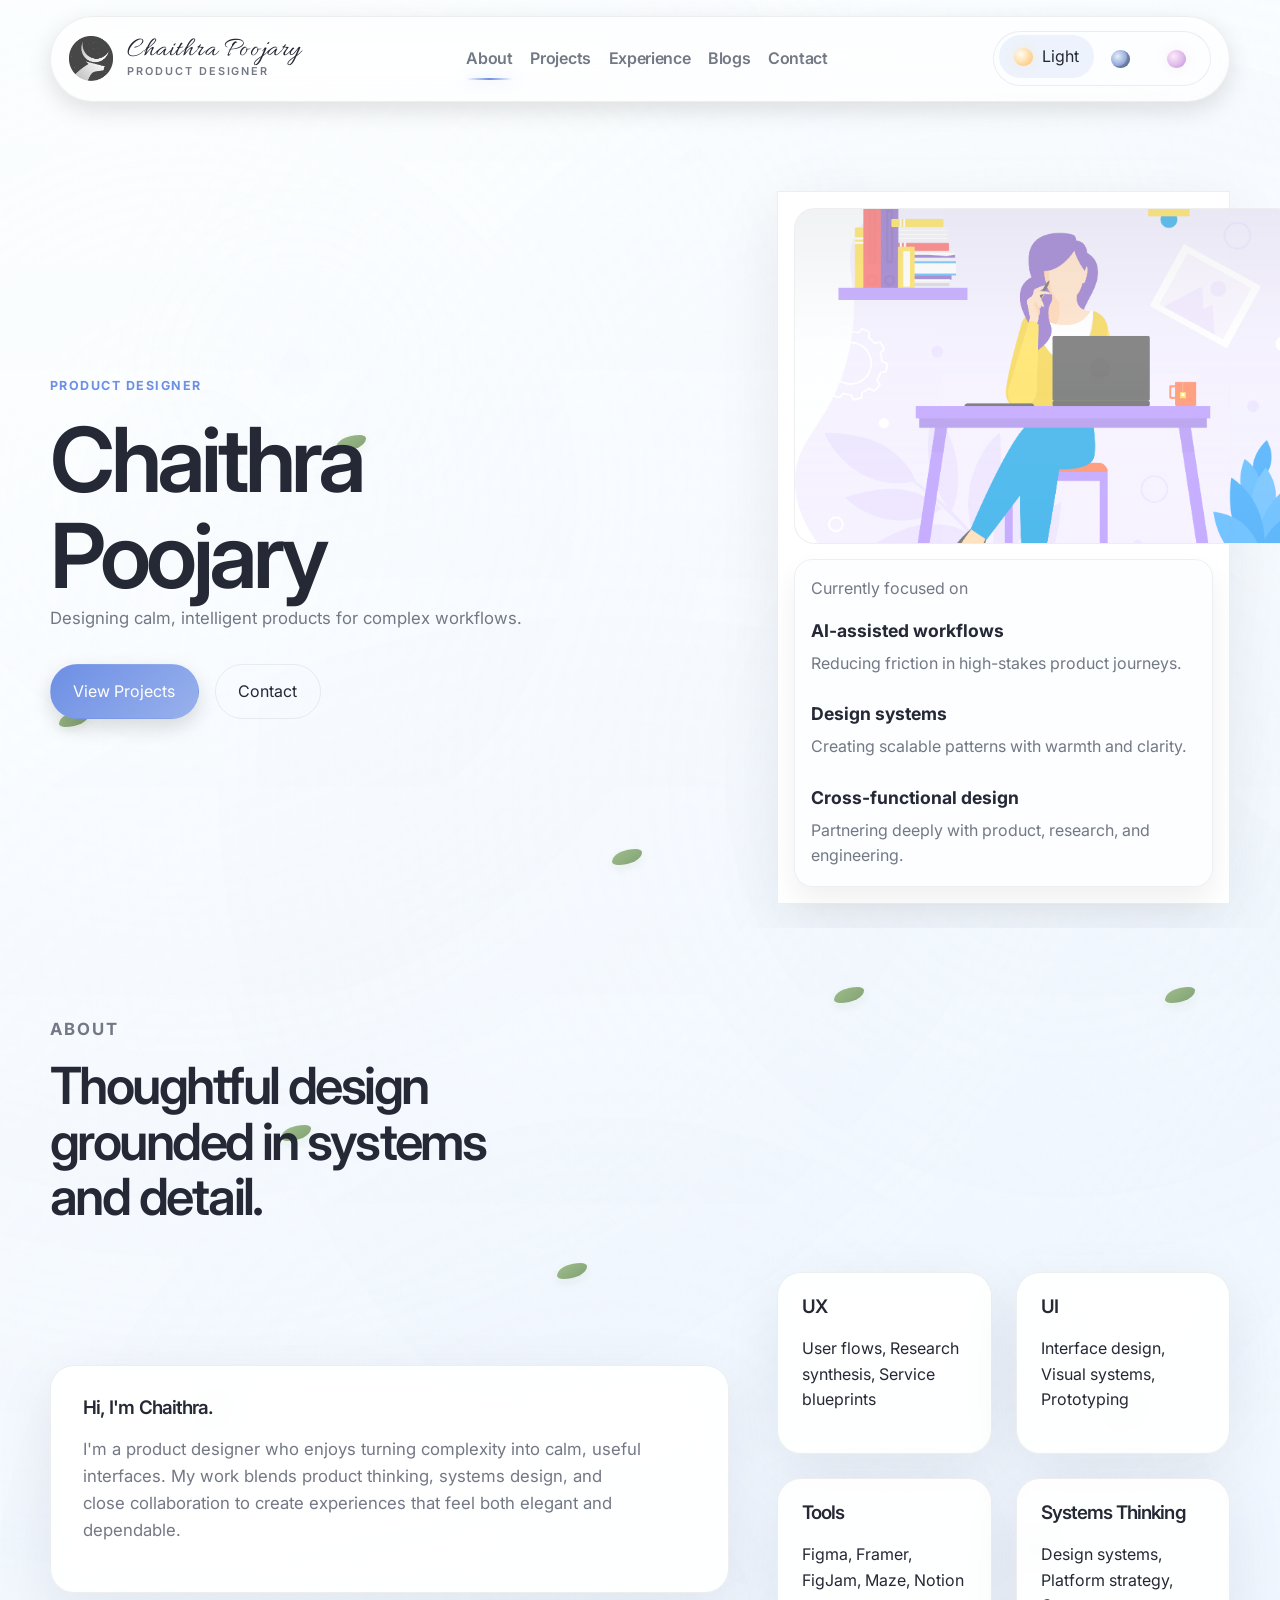
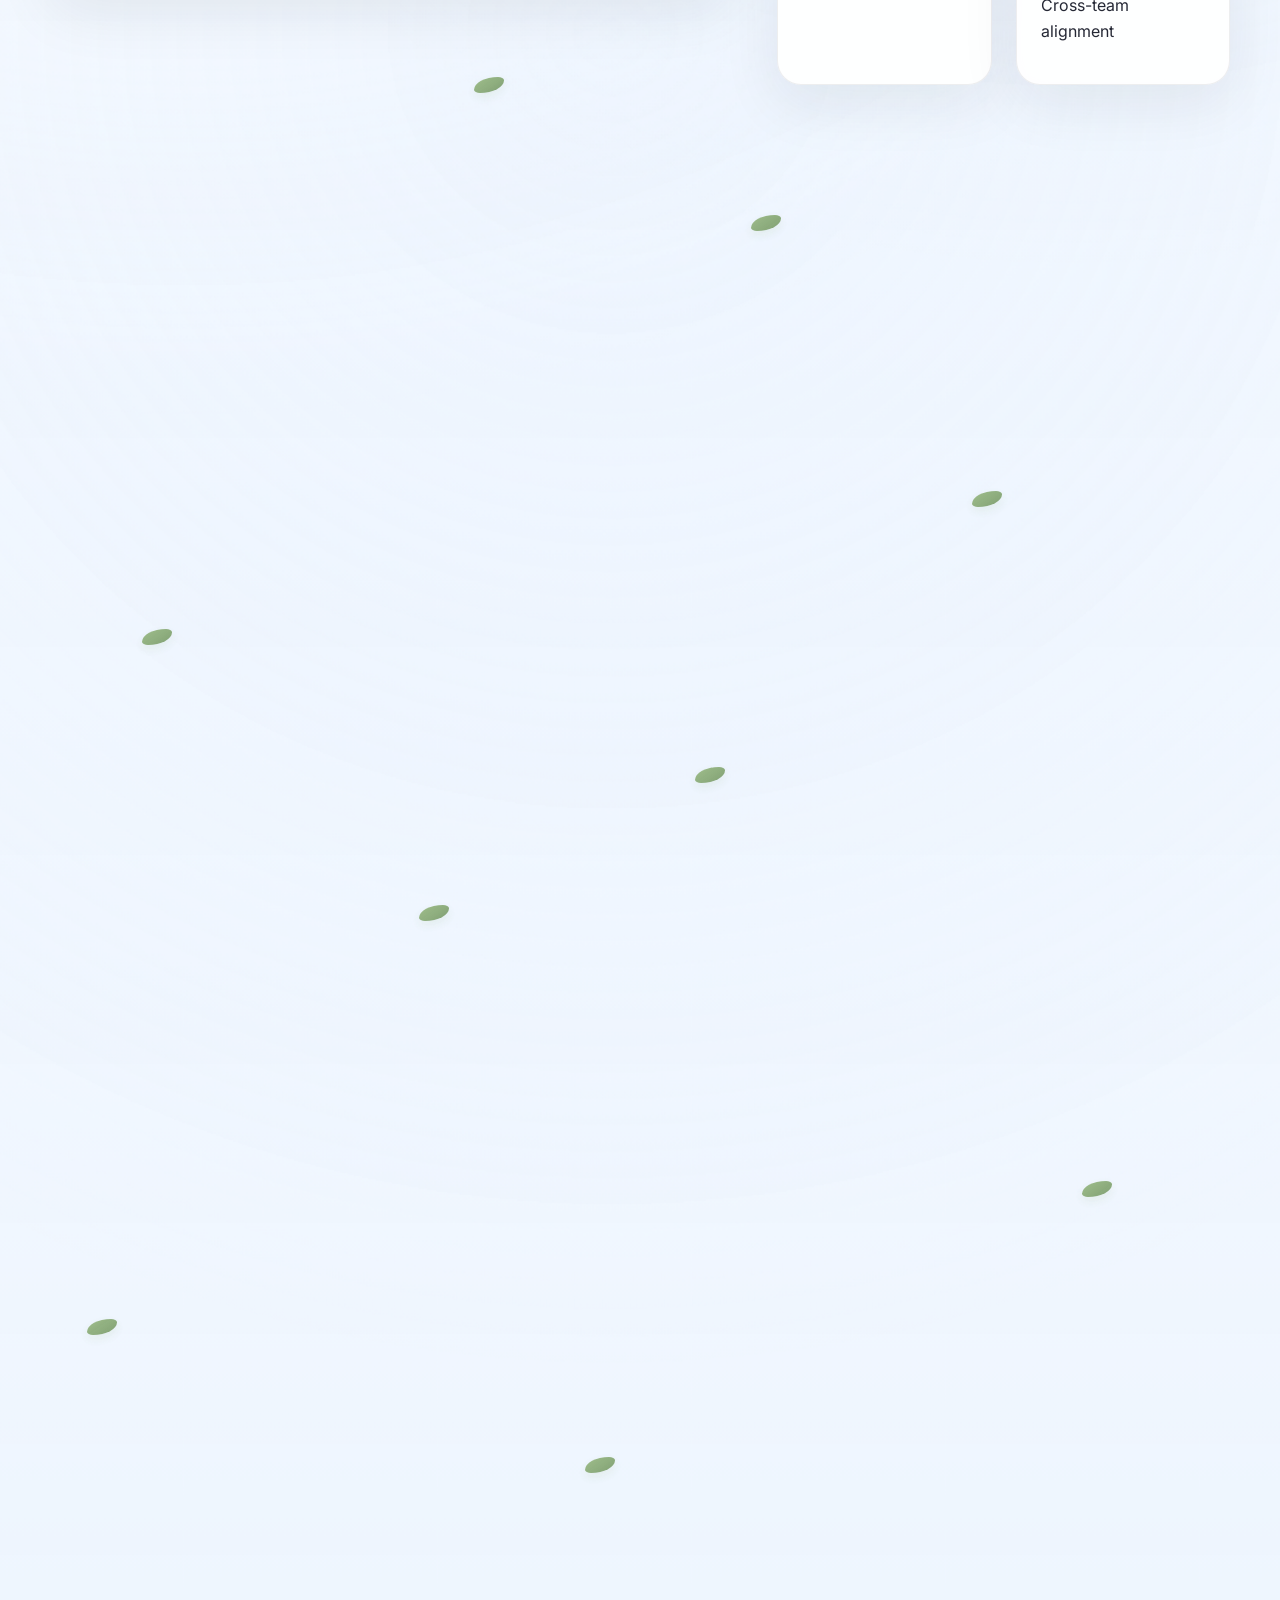
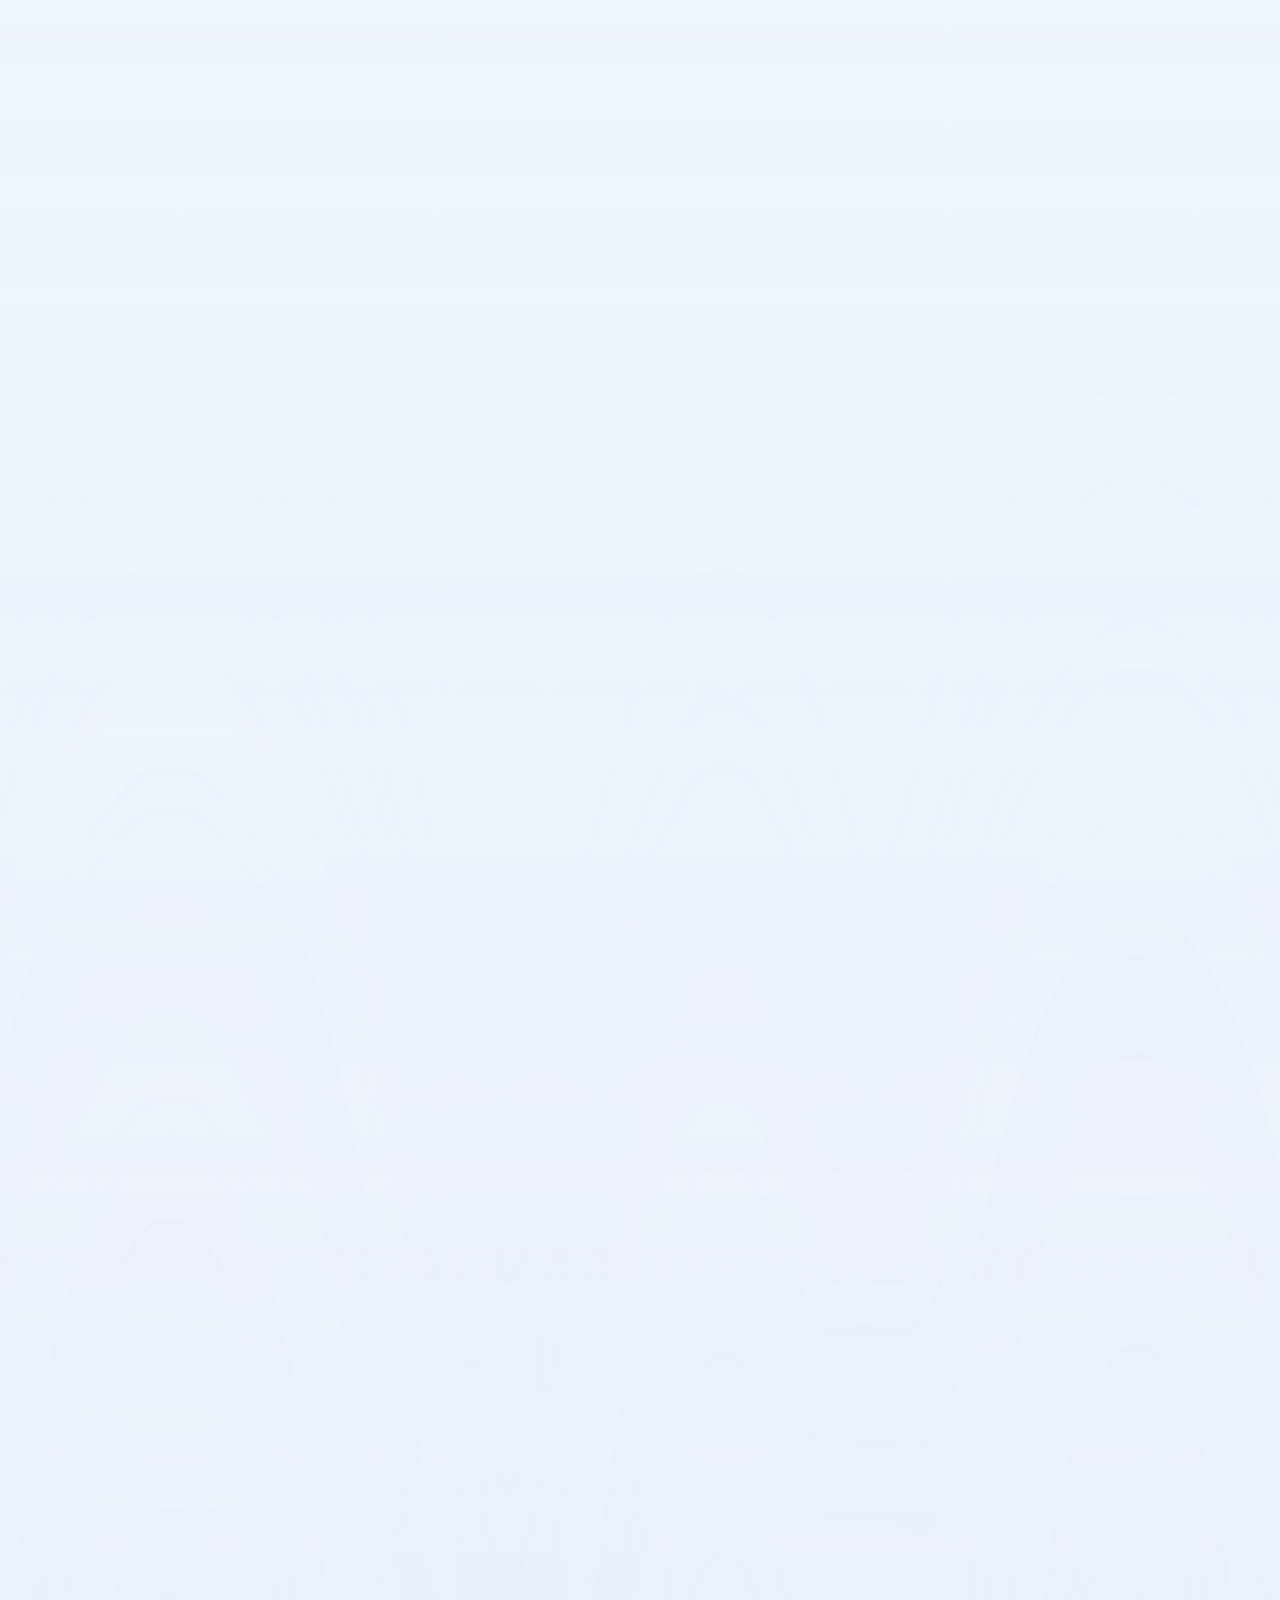
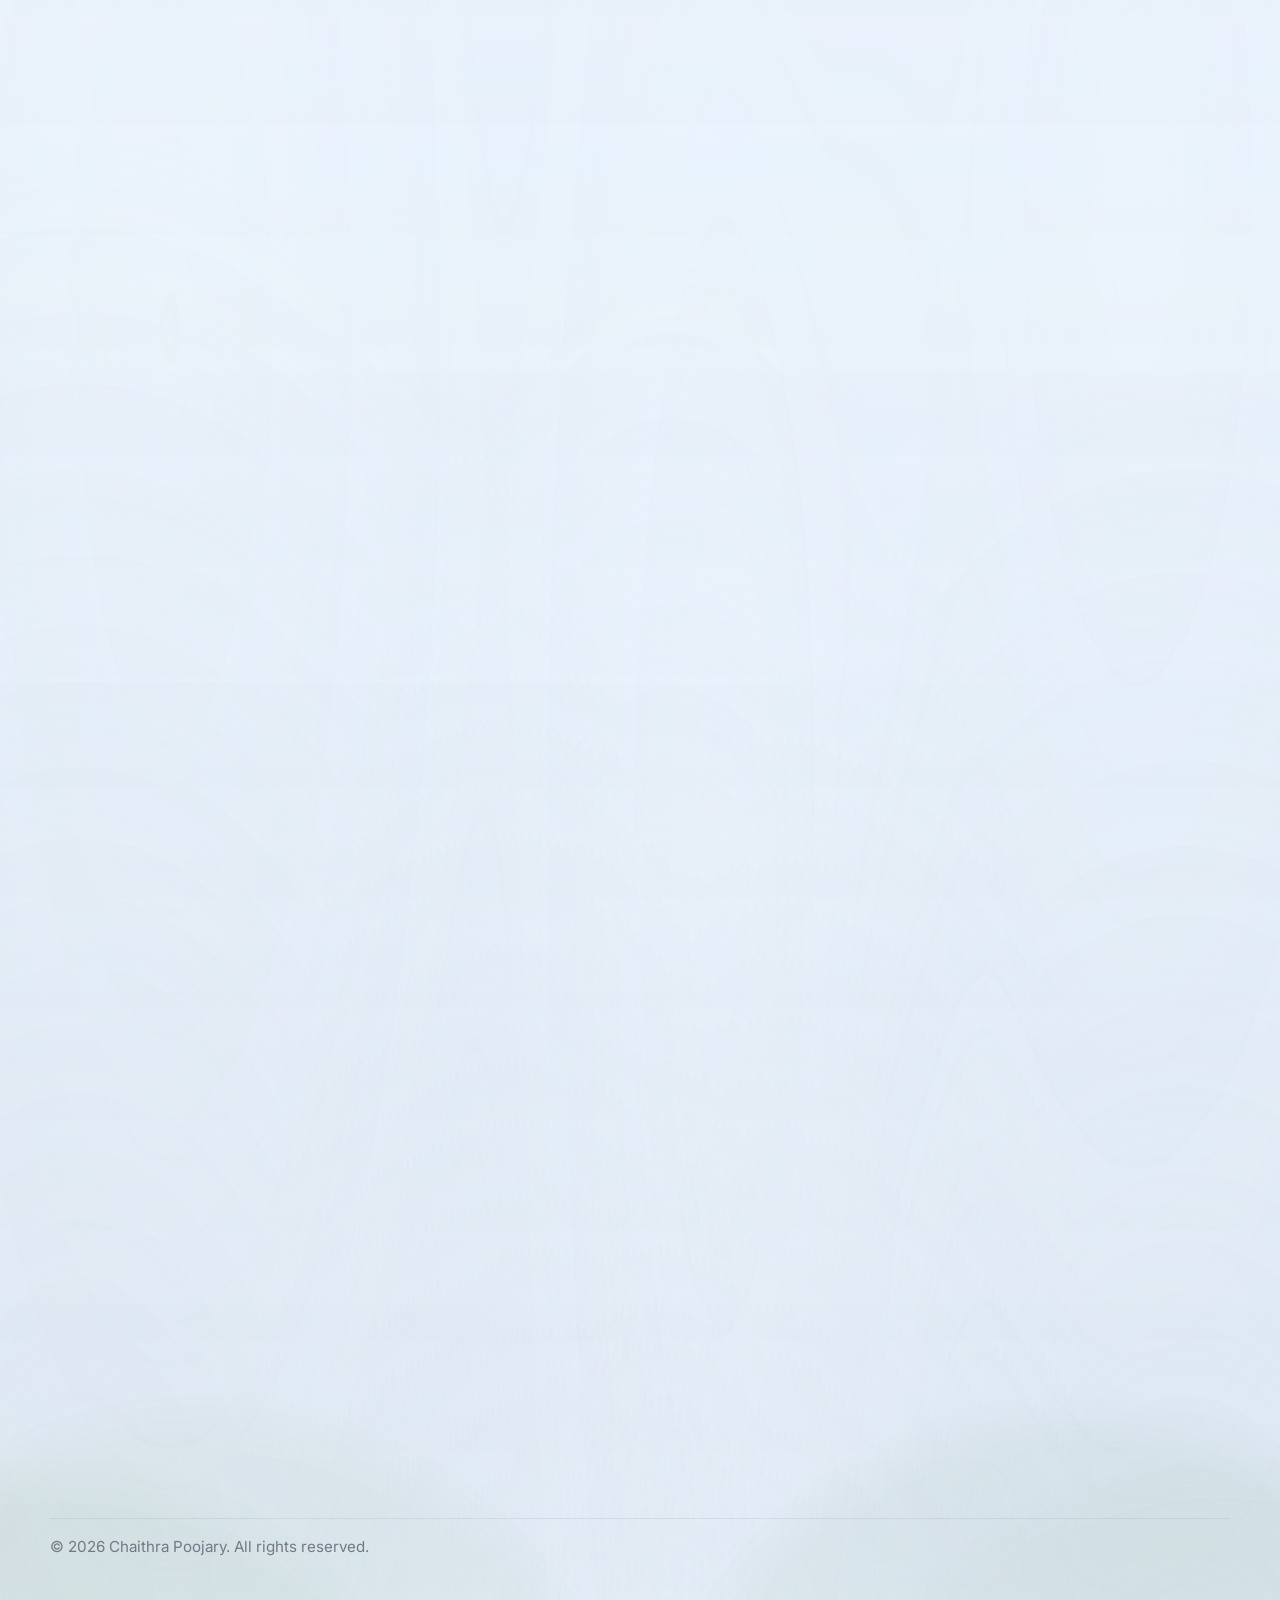
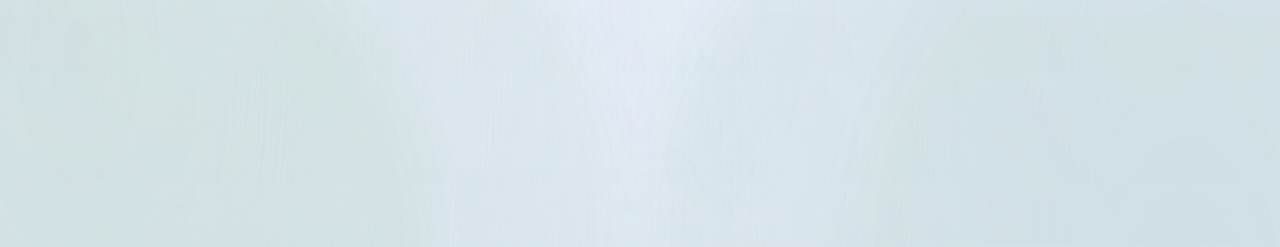
==== commit 8b1b61fe: "Final fixed every big and tested" ====
--- a/index.html
+++ b/index.html
@@ -457,6 +457,6 @@
     </div>
 
     <script src="./portfolio-data.js"></script>
-    <script src="./script.js"></script>
+    <script src="./script.js?v=20260407-contact-mailto"></script>
   </body>
 </html>
--- a/styles.css
+++ b/styles.css
@@ -2146,6 +2146,12 @@
 
 .contact-panel {
   padding: var(--space-4);
+  align-items: start;
+}
+
+.contact-copy,
+.contact-form {
+  align-self: start;
 }
 
 .contact-form {
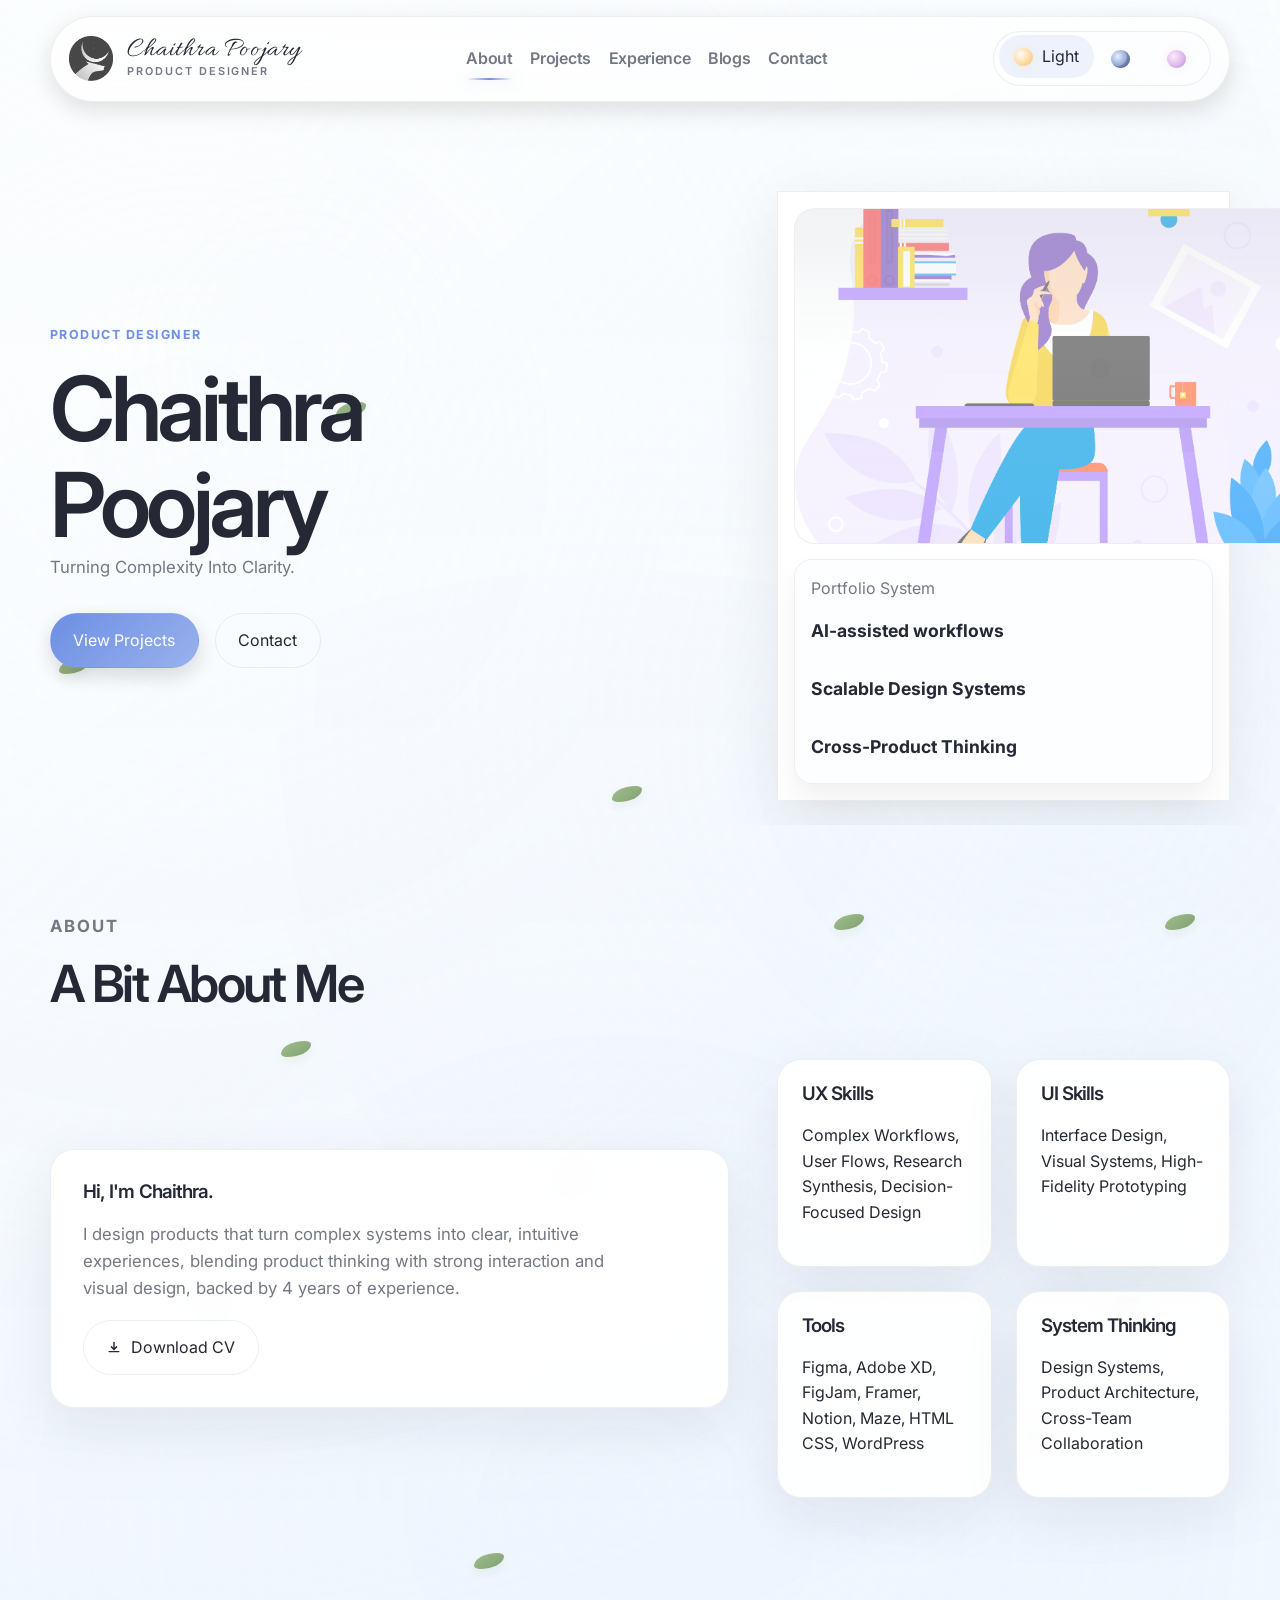
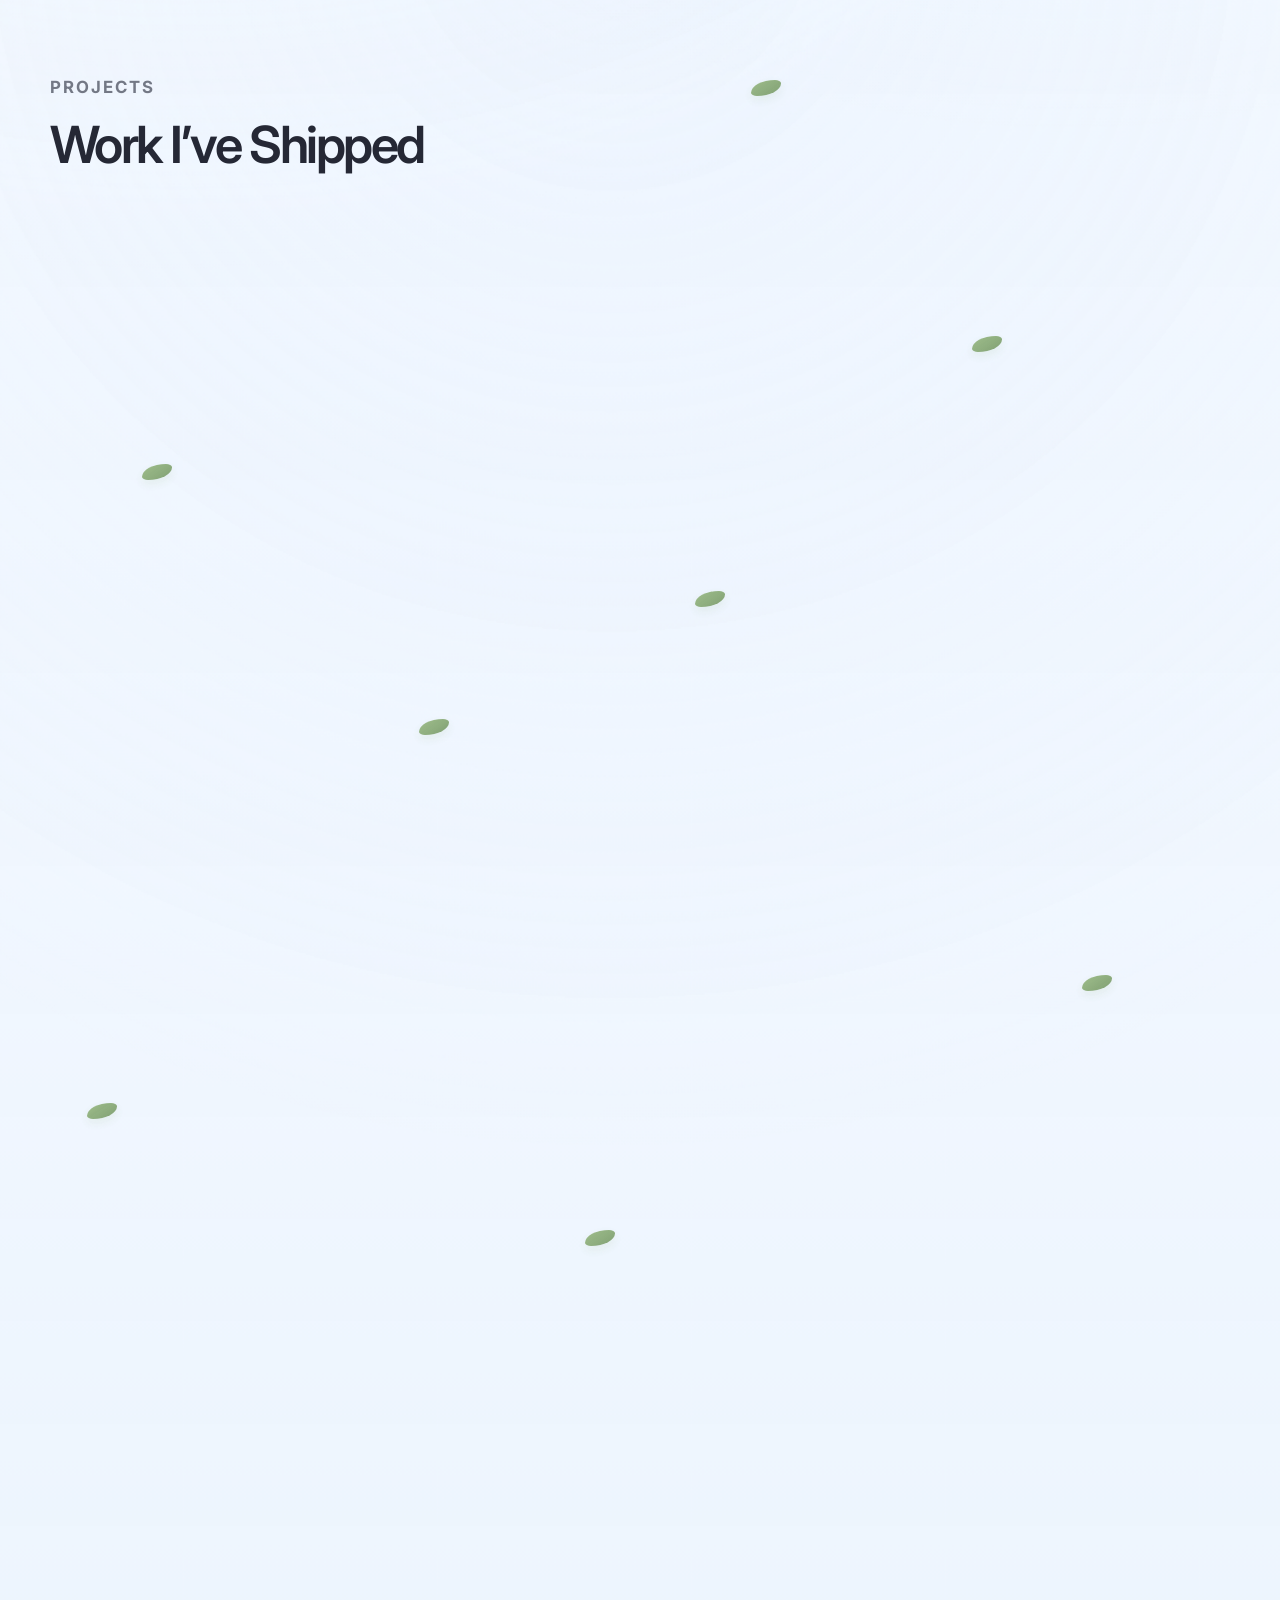
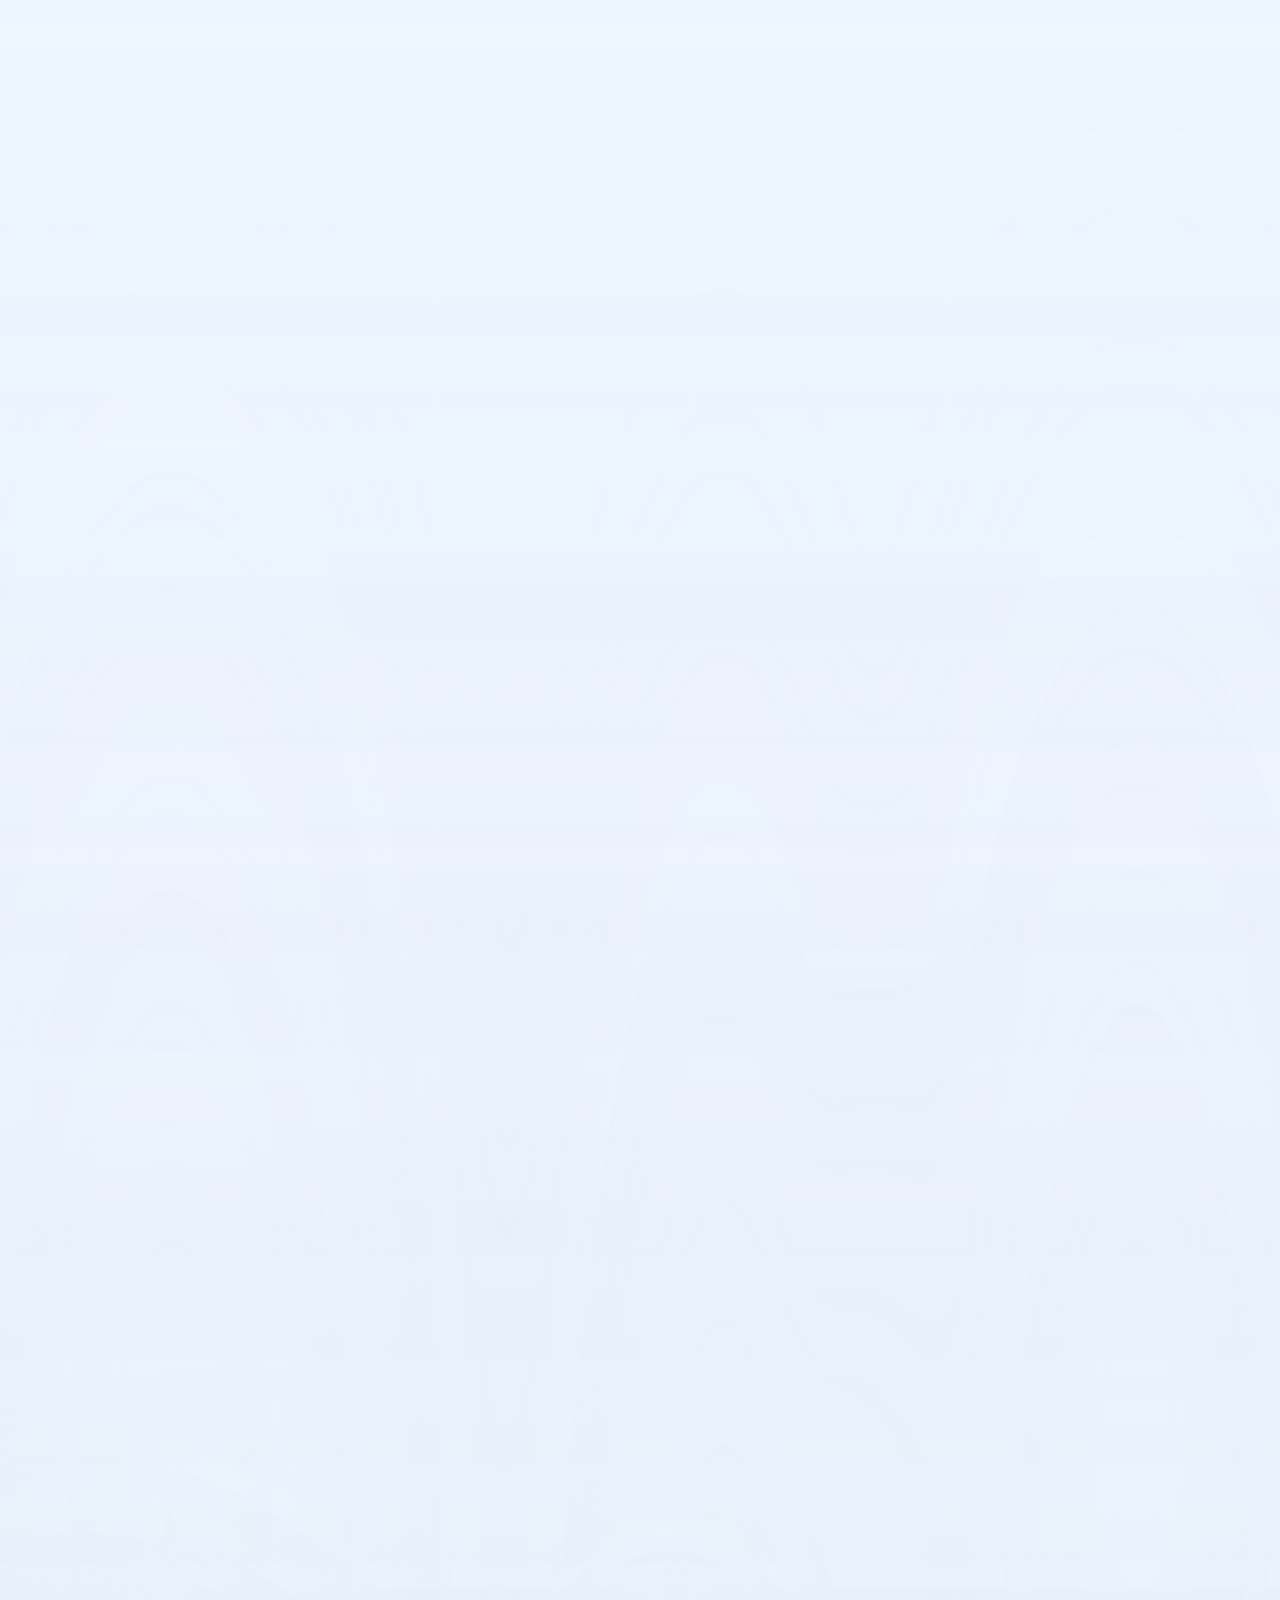
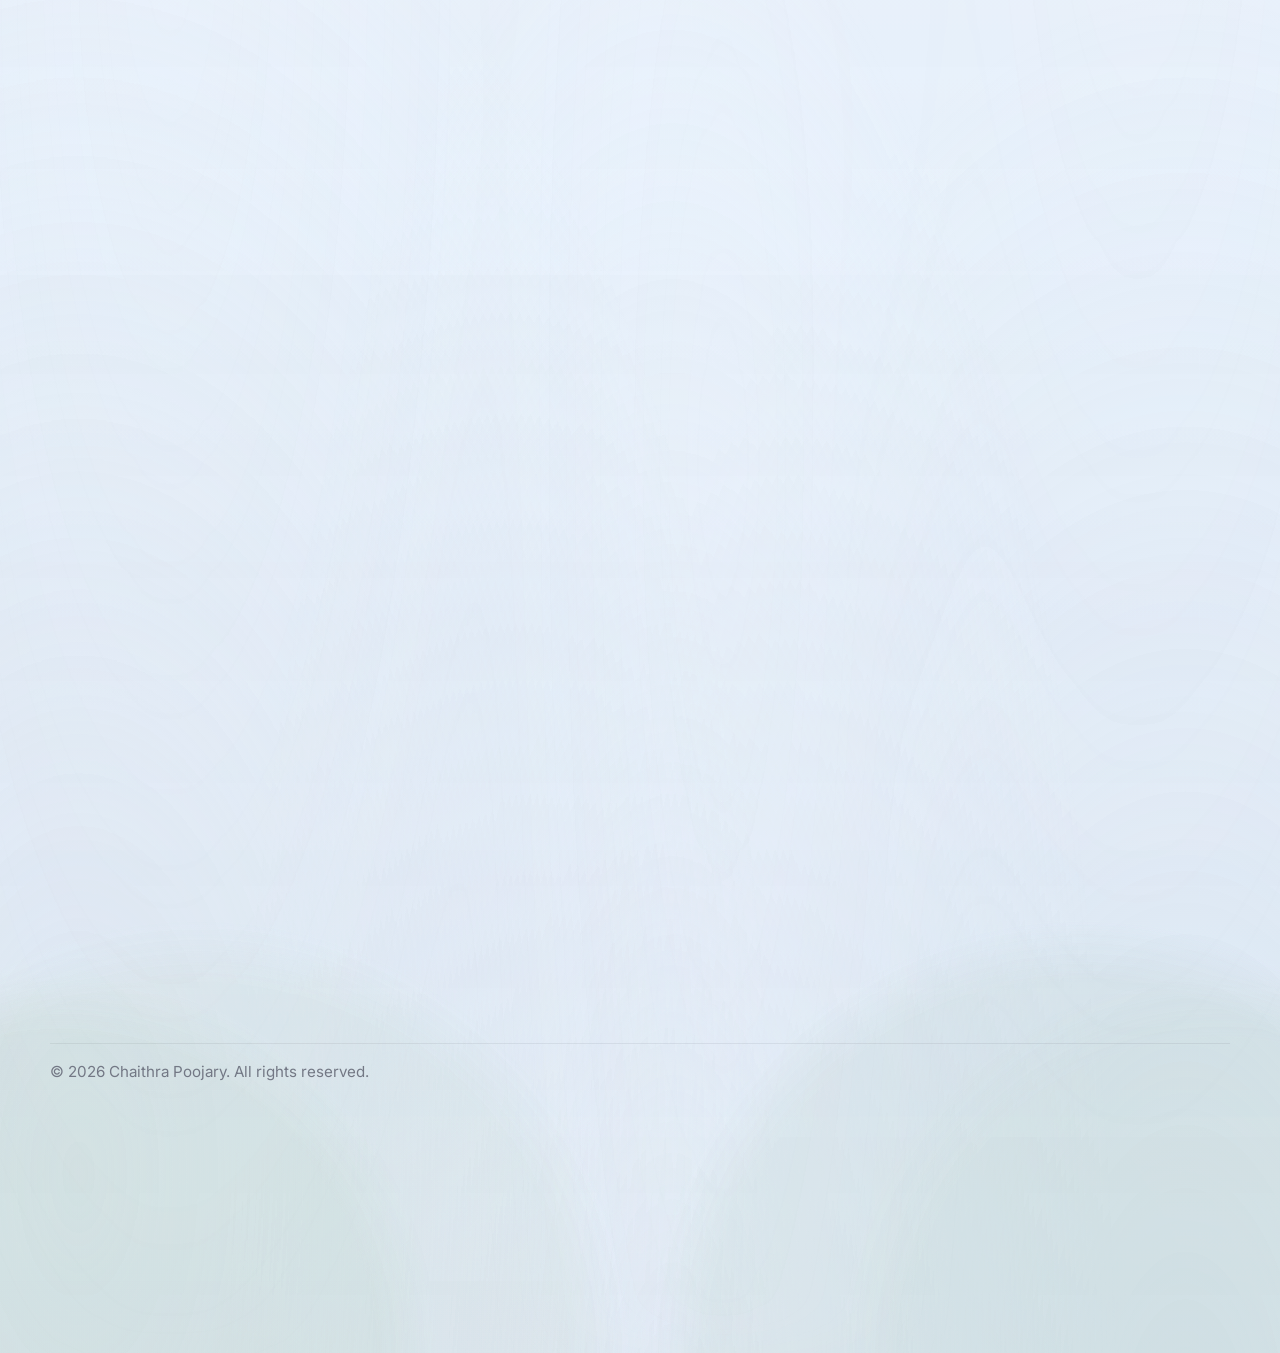
==== commit a59087e3: "Update portfolio content" ====
--- a/index.html
+++ b/index.html
@@ -234,7 +234,7 @@
                   <div class="hero-ui-cursor hero-ui-cursor-secondary"></div>
                 </div>
                 <div class="hero-card-caption">
-                  <p class="metric-label">Currently focused on</p>
+                  <p class="metric-label">Portfolio System</p>
                   <div class="metric-stack" id="hero-focus-list"></div>
                 </div>
               </div>
